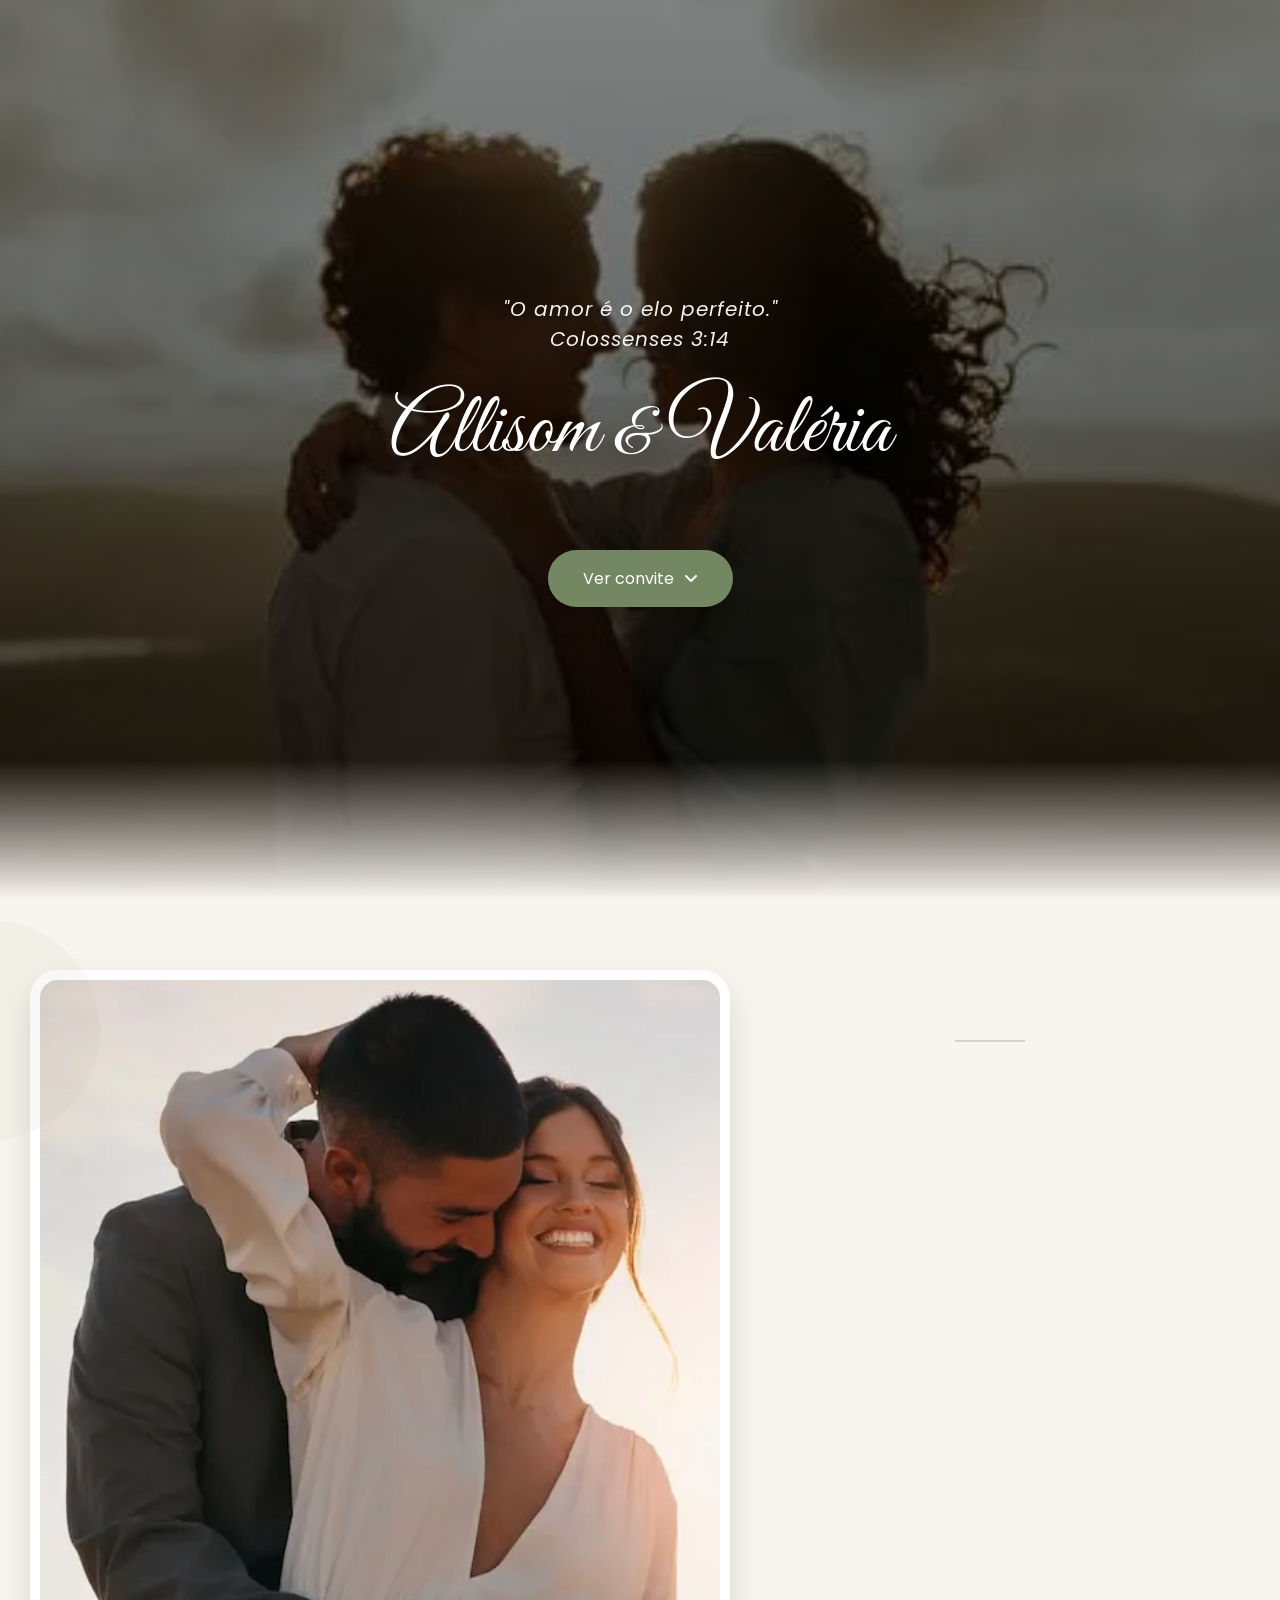
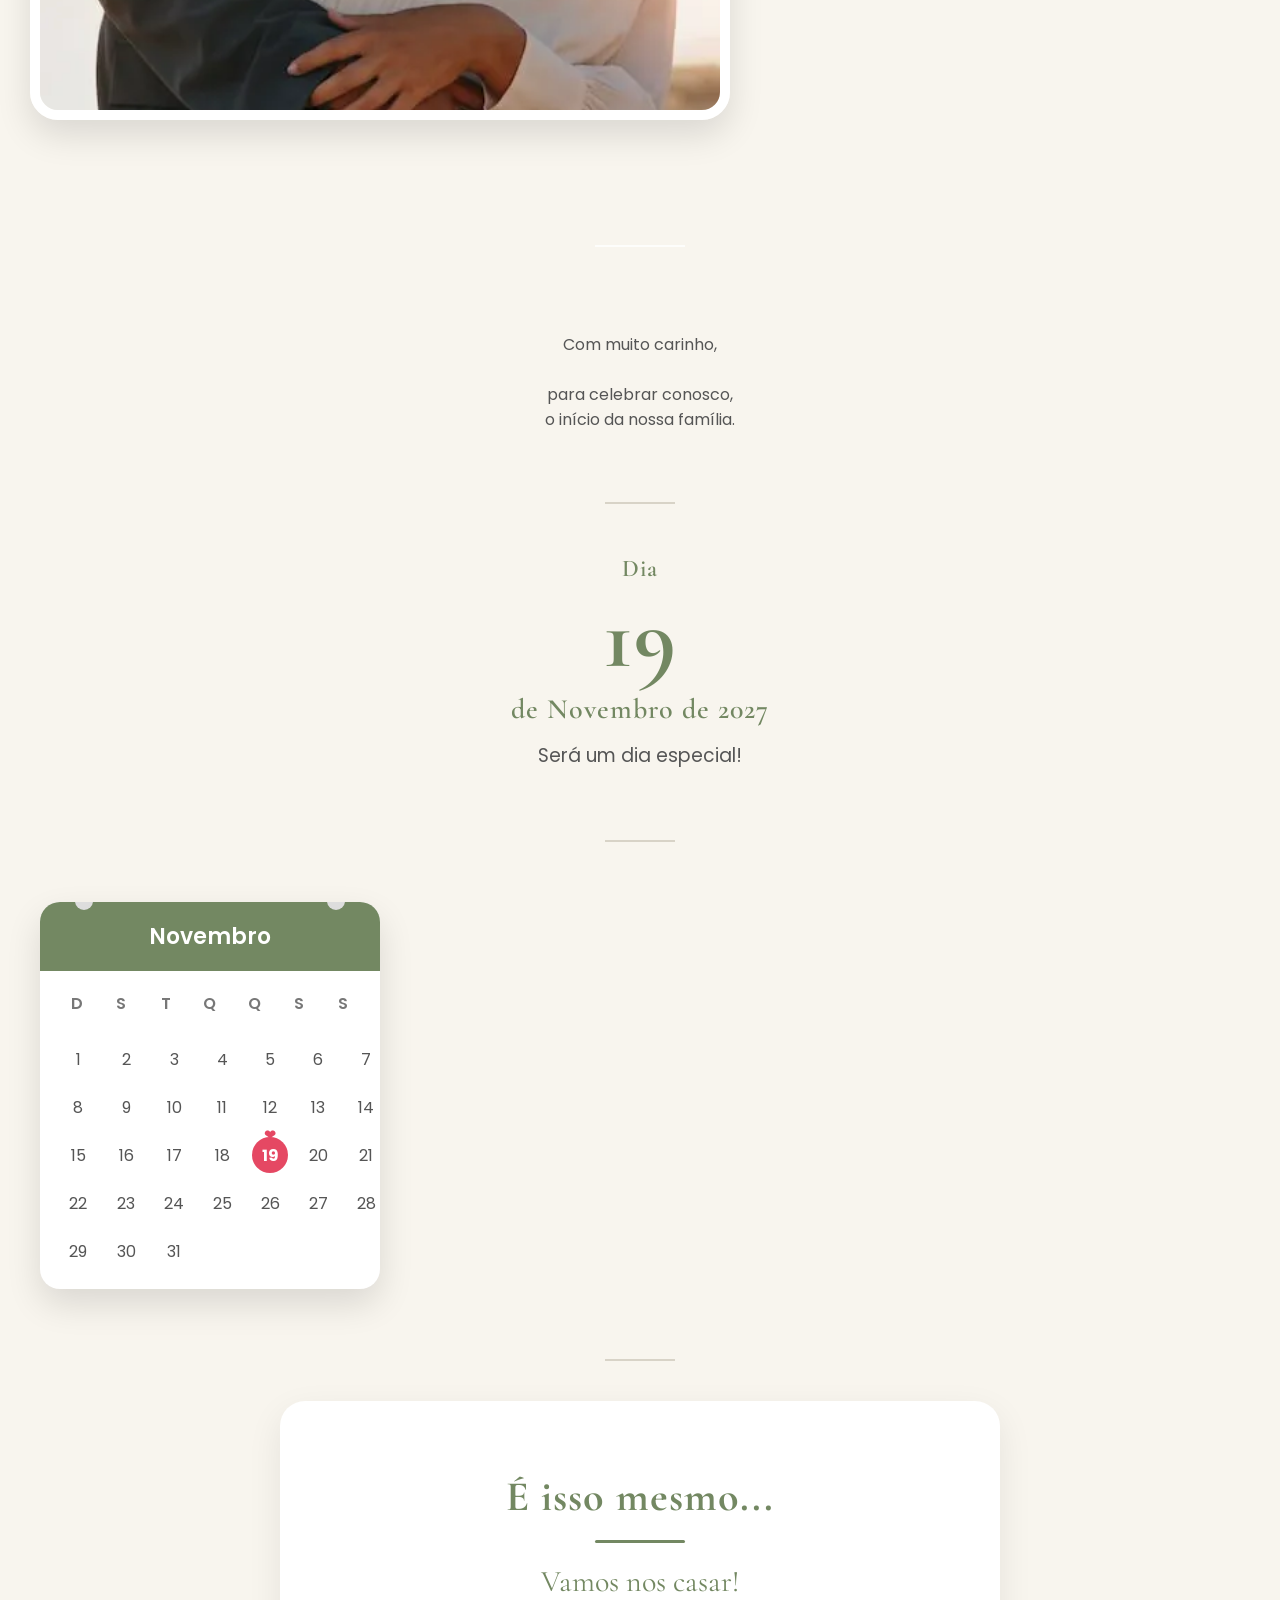
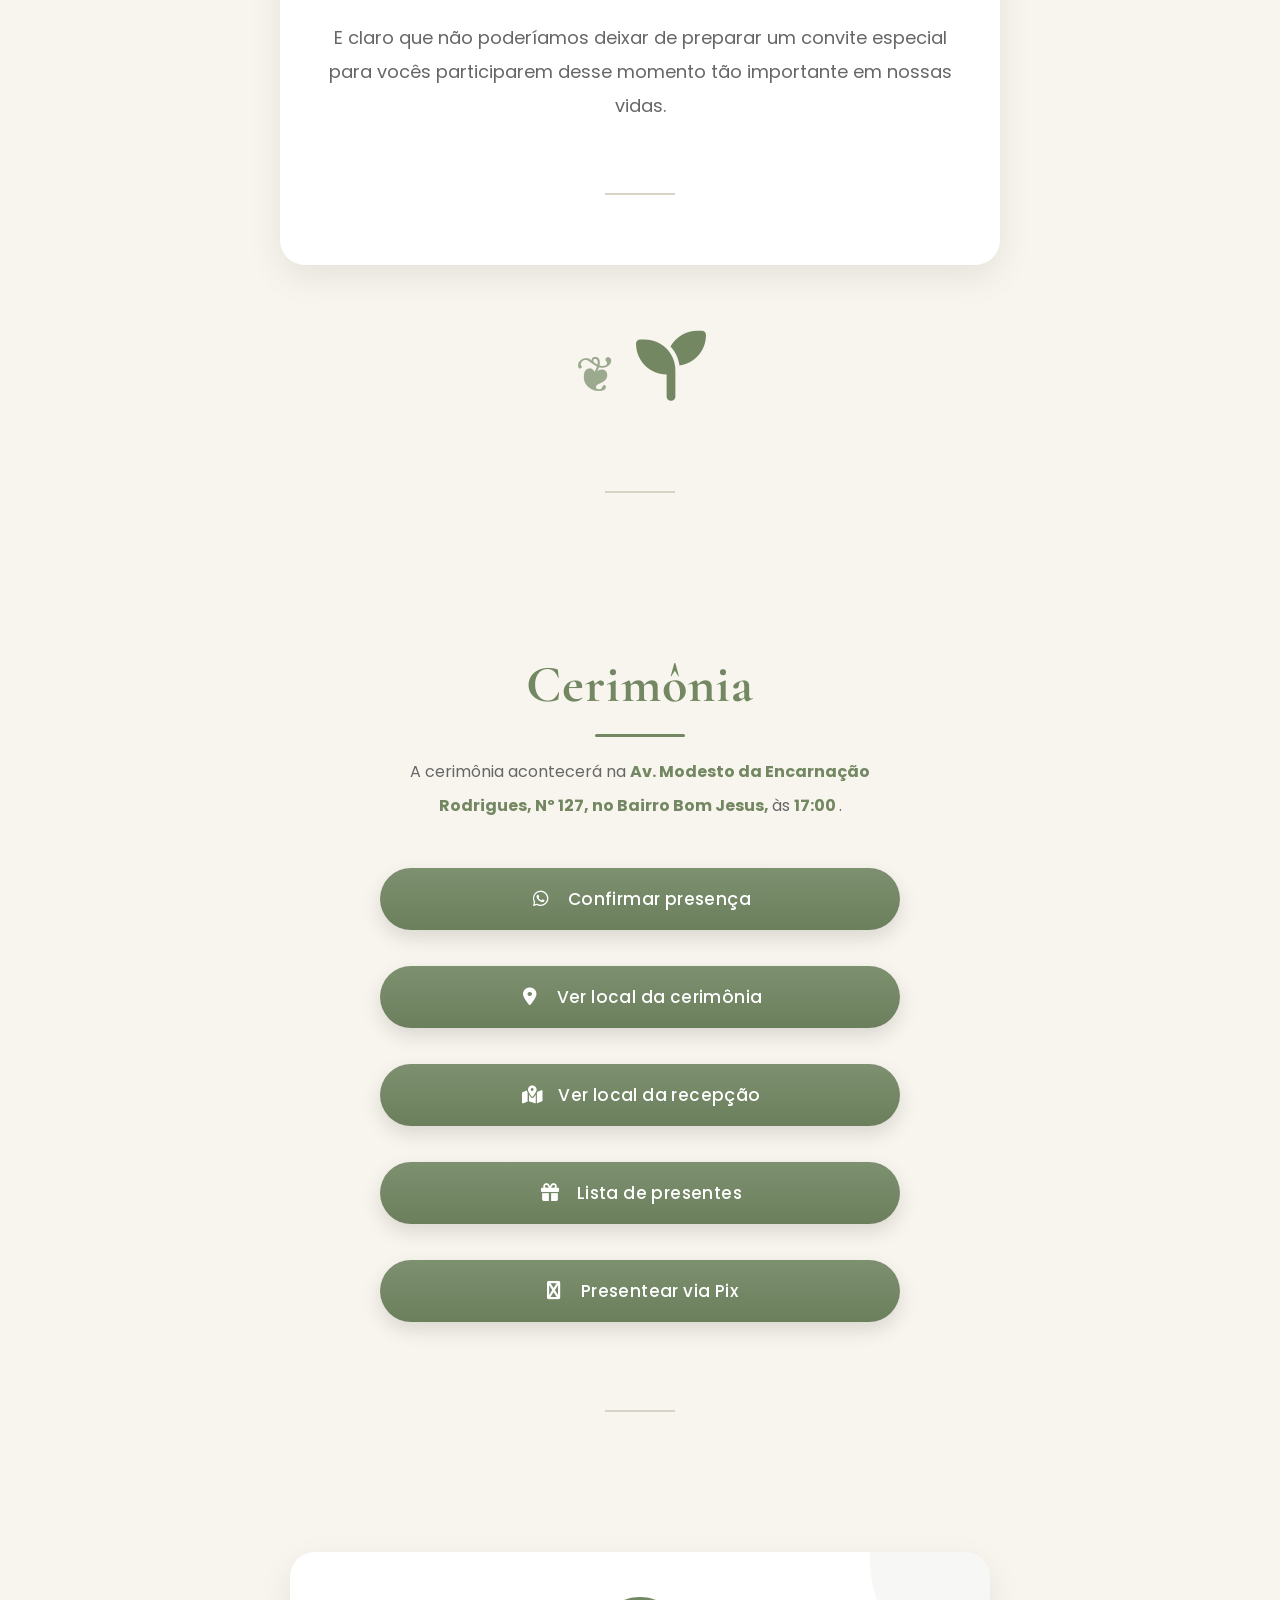
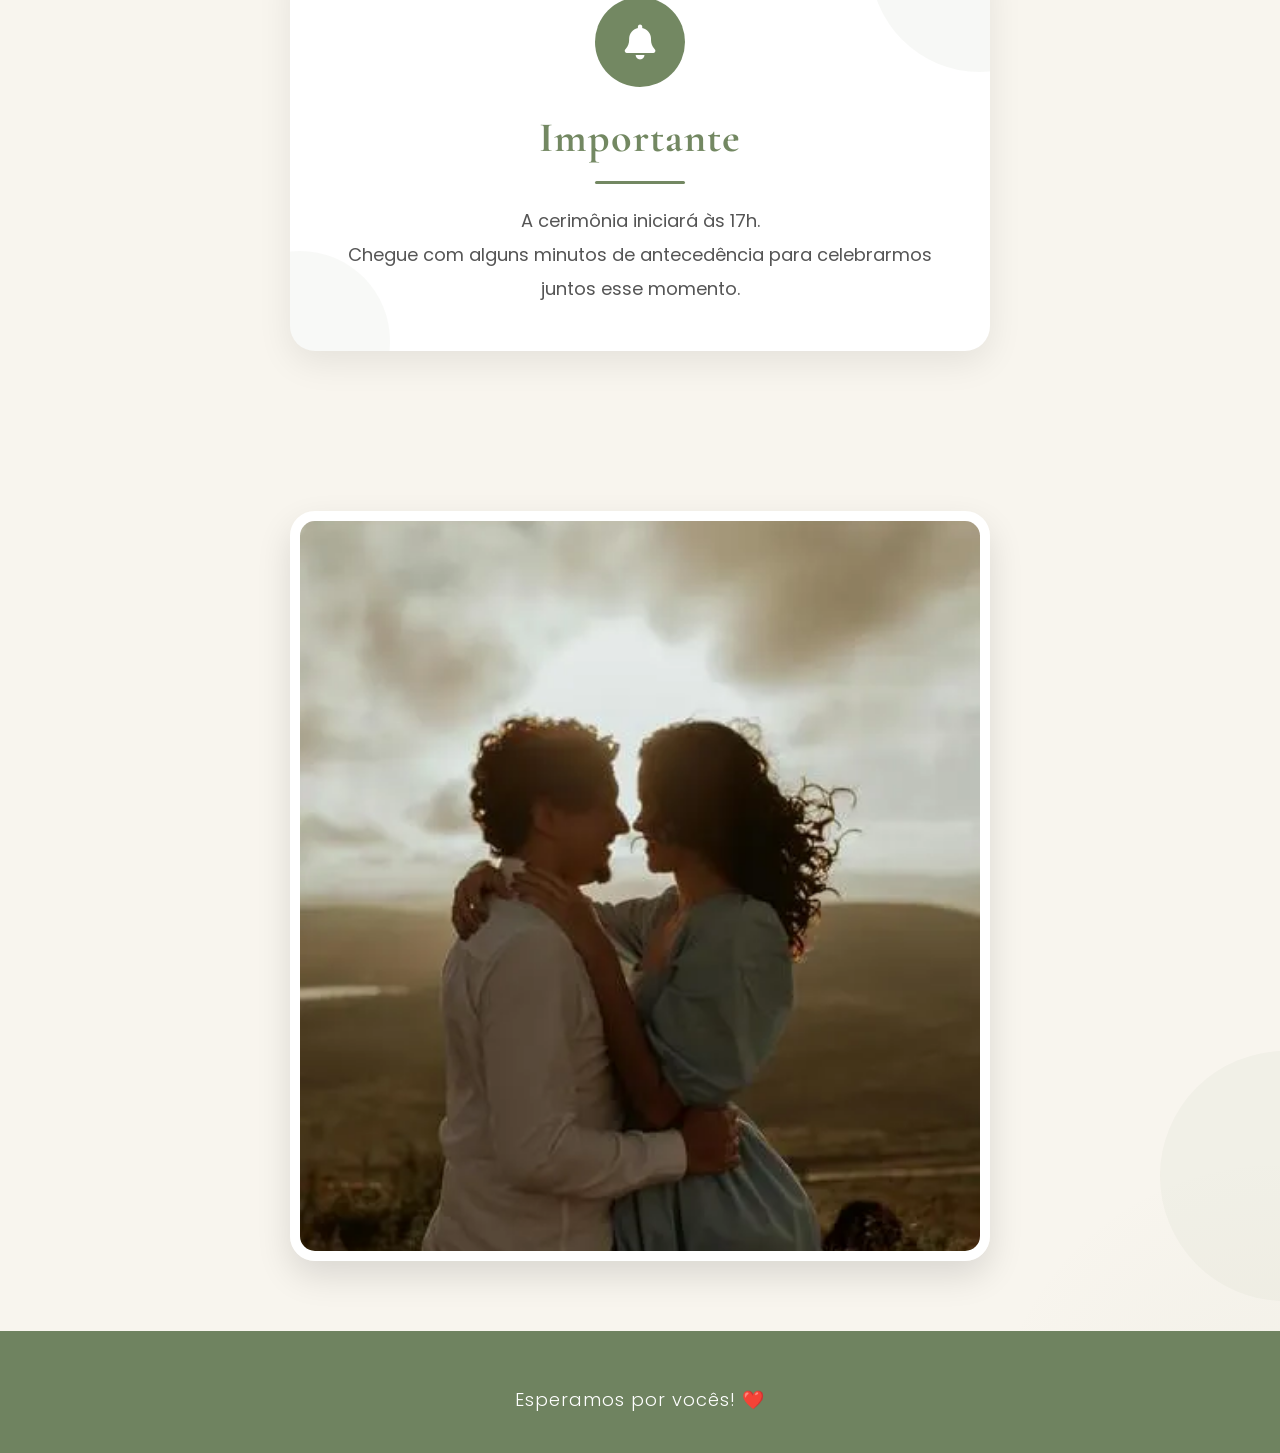
==== index.html @ f640473e "Atualiza convite" ====
<!DOCTYPE html>
<html lang="pt-BR">

<head>

    <meta charset="UTF-8">

    <meta name="viewport" content="width=device-width, initial-scale=1.0">

    <title>Allisom & Valéria | Convite</title>

    <link rel="stylesheet" href="style.css">

    <!-- Google Fonts -->

    <link rel="preconnect" href="https://fonts.googleapis.com">

    <link rel="preconnect"
          href="https://fonts.gstatic.com"
          crossorigin>

    <link href="https://fonts.googleapis.com/css2?family=Great+Vibes&family=Poppins:wght@300;400;500;600&family=Cormorant+Garamond:wght@400;600;700&display=swap"
          rel="stylesheet">

    <!-- Font Awesome -->

    <link rel="stylesheet"
          href="https://cdnjs.cloudflare.com/ajax/libs/font-awesome/6.6.0/css/all.min.css">

</head>

<body>

<!-- HERO -->

<header class="hero">

    <div class="hero-overlay">

        <p class="hero-text">

            "O amor é o elo perfeito."
            <br />
            Colossenses 3:14
        </p>                   

        <h1>

            Allisom

            <span>&</span>

            Valéria

        </h1>


        <a href="#convite" class="scroll-btn">

            Ver convite

            <i class="fa-solid fa-angle-down"></i>

        </a>

    </div>

</header>

<!-- FOTO -->

<section class="foto-casal">

    <img src="img/um-casal-sorridente-posando-juntos_23-2149609627.webp"
         alt="Casal">

</section>

<!-- DATA -->

<section class="data" id="convite">

     <p class="hero-description">
            <section class="convidados">

                    <p class="texto-convidados">
                        Com muito carinho,
                    </p>

                    <h2 id="familiaConvidada"></h2>
                    
                    <div id="nomesConvidados"></div>
                    <p class="texto-convidados">
                        <br />
                        para celebrar conosco, 
                        <br />
                        o início da nossa família.
                    </p>        
                </section>

        </p>

    <h2>

        Dia

        <strong>19</strong>

        <span>

            de Novembro de 2027

        </span>

    </h2>

    <h3>

        Será um dia especial!

    </h3>

</section>

<!-- CALENDÁRIO -->

<section class="calendar-section">

<div class="calendar">

<div class="calendar-header">

Novembro

</div>

<div class="week">

<span>D</span>

<span>S</span>

<span>T</span>

<span>Q</span>

<span>Q</span>

<span>S</span>

<span>S</span>

</div>

<div class="days">


<span>1</span>

<span>2</span>

<span>3</span>

<span>4</span>

<span>5</span>

<span>6</span>

<span>7</span>

<span>8</span>

<span>9</span>

<span>10</span>

<span>11</span>

<span>12</span>

<span>13</span>

<span>14</span>

<span>15</span>

<span>16</span>

<span>17</span>

<span>18</span>

<span class="heart">
    19
</span>

<span>20</span>

<span>21</span>

<span>22</span>

<span>23</span>

<span>24</span>

<span>25</span>

<span>26</span>

<span>27</span>

<span>28</span>

<span>29</span>

<span>30</span>

<span>31</span>

</div>

</div>

</section>

<!-- TEXTO -->

<section class="texto-convite">

<h2>

É isso mesmo...

</h2>

<p>

Vamos nos casar!

</p>

<p>

E claro que não poderíamos deixar de preparar
um convite especial para vocês participarem
desse momento tão importante em nossas vidas.

</p>

</section>

<!-- BUQUÊ -->

<section class="buque">

<i class="fa-solid fa-seedling"></i>

</section>

<!-- CERIMÔNIA -->

<section class="cerimonia">

<h2>

Cerimônia

</h2>

<p>

A cerimônia acontecerá na

<strong>

Av. Modesto da Encarnação Rodrigues, Nº 127, no Bairro Bom Jesus, 

</strong>

às

<strong>

17:00   

</strong>

.</p>

<div class="buttons">

<a href="#">

<i class="fa-brands fa-whatsapp"></i>

Confirmar presença

</a>

<a href="#">

<i class="fa-solid fa-location-dot"></i>

Ver local da cerimônia

</a>

<a href="#">

<i class="fa-solid fa-map-location-dot"></i>

Ver local da recepção

</a>

<a href="#">

<i class="fa-solid fa-gift"></i>

Lista de presentes

</a>

<a href="#">

<i class="fa-solid fa-pix"></i>

Presentear via Pix

</a>

</div>

</section>

<!-- AVISO -->

<section class="aviso">

<div class="icon">

<i class="fa-solid fa-bell"></i>

</div>

<h2>

Importante

</h2>

<p>

A cerimônia iniciará às 17h.
<br />
Chegue com alguns minutos de antecedência
para celebrarmos juntos esse momento.

</p>

</section>

<!-- FOTO FINAL -->

<section class="foto-final">

<img src="img/canva-casal-feliz-se-abraçando-na-natureza-ao-pôr-do-sol-MAGZQFK07zc.webp"
     alt="Casal">


</section>

<footer>

<p>

Esperamos por vocês! ❤️

</p>

</footer>


<script src="script.js"></script>

</body>

</html>
---- style.css ----
/* ======================================================
   RESET
====================================================== */

*{
    margin:0;
    padding:0;
    box-sizing:border-box;
}

html{
    scroll-behavior:smooth;
}

body{

    font-family:'Poppins',sans-serif;

    background:#F8F5EE;

    color:#555;

    overflow-x:hidden;

}

/* ======================================================
CORES
====================================================== */

:root{

    --verde:#738862;

    --verdeEscuro:#5e7050;

    --bege:#F8F5EE;

    --branco:#ffffff;

    --texto:#555;

    --sombra:0 15px 35px rgba(0,0,0,.12);

    --radius:18px;

}

/* ======================================================
HERO
====================================================== */

.hero{

    width:100%;

    height:100vh;

    background:

    linear-gradient(rgba(0,0,0,.35),rgba(0,0,0,.35)),

    url(img/canva-casal-feliz-se-abraçando-na-natureza-ao-pôr-do-sol-MAGZQFK07zc.webp);

    background-size:cover;

    background-position:center;

    display:flex;

    justify-content:center;

    align-items:center;

    text-align:center;

    padding:30px;

}

.hero-overlay{

    max-width:700px;

    color:white;

    animation:fadeHero 1.8s;

}

.hero-text{

    font-size:18px;

    margin-bottom:35px;

    font-style:italic;

}

.hero h1{

    font-family:'Great Vibes',cursive;

    font-size:86px;

    font-weight:normal;

}

.hero h1 span{

    font-size:65px;

}

.hero-description{

    margin-top:25px;

    line-height:34px;

    font-size:19px;

}

.scroll-btn{

    display:inline-flex;

    gap:10px;

    align-items:center;

    margin-top:50px;

    padding:16px 35px;

    border-radius:40px;

    text-decoration:none;

    background:var(--verde);

    color:white;

    transition:.35s;

}

.scroll-btn:hover{

    background:var(--verdeEscuro);

    transform:translateY(-4px);

}

/* ======================================================
                HERO PREMIUM
====================================================== */

.hero{

    position:relative;

    display:flex;

    justify-content:center;

    align-items:center;

    text-align:center;

}

.hero::after{

    content:"";

    position:absolute;

    bottom:0;

    left:0;

    width:100%;

    height:140px;

    background:

    linear-gradient(

        transparent,

        #F8F5EE

    );

}

.hero-overlay{

    position:relative;

    z-index:10;

}

.hero-text{

    font-size:20px;

    letter-spacing:1px;

    opacity:.95;

}

.hero h1{

    margin-top:20px;

    margin-bottom:20px;

    line-height:1;

}

.hero-description{

    width:min(90%,520px);

}

/* pequena linha */

.hero-description::after{

    content:"";

    display:block;

    width:90px;

    height:2px;

    background:white;

    margin:35px auto;

    opacity:.8;

}

/* ======================================================
FOTO
====================================================== */

.foto-casal{

    padding:70px 25px;

    display:flex;

    justify-content:center;

}

.foto-casal img{

    width:100%;

    max-width:700px;

    border-radius:25px;

    box-shadow:var(--sombra);

}

/* ======================================================
FOTOS PREMIUM
====================================================== */

.foto-casal,

.foto-final{

    padding-left:30px;

    padding-right:30px;

}

.foto-casal img,

.foto-final img{

    border-radius:28px;

    border:12px solid #FFF;

    object-fit:cover;

    aspect-ratio:4/5;

    max-height:750px;

    transition:.45s;

}

.foto-casal img:hover,

.foto-final img:hover{

    transform:

        rotate(-.5deg)

        scale(1.015);

}

/* ======================================================
DATA
====================================================== */

.data{

    text-align:center;

    padding:20px;

}

.data h2{

    font-family:'Cormorant Garamond',serif;

    color:var(--verde);

    font-weight:600;

}

.data strong{

    display:block;

    font-size:90px;

}

.data span{

    display:block;

    font-size:28px;

}

.data h3{

    margin-top:15px;

    font-weight:400;

}

/* ======================================================
CALENDÁRIO
====================================================== */

.calendar-section{

    /*display:flex;*/

    justify-content:center;

    padding:40px;

}

.calendar{

    width:340px;

    background:white;

    border-radius:20px;

    overflow:hidden;

    box-shadow:var(--sombra);

}

.calendar-header{

    background:var(--verde);

    color:white;

    padding:18px;

    text-align:center;

    font-size:22px;

    font-weight:600;

}

.week{

    display:grid;

    grid-template-columns:repeat(7,1fr);

    text-align:center;

    padding:20px 15px 5px;

    color:#777;

}

.days{

    display:grid;

    grid-template-columns:repeat(7,1fr);

    gap:12px;

    padding:20px;

}

.days span{

    display:flex;

    justify-content:center;

    align-items:center;

    width:36px;

    height:36px;

    border-radius:50%;

    margin:auto;

}

.heart{

    background:#E54863;

    color:white;

    font-weight:bold;

    position:relative;

}

.heart::after{

    content:"❤";

    position:absolute;

    top:-12px;

    color:#E54863;

    font-size:14px;

}

/* ======================================================
TEXTO
====================================================== */

.texto-convite{

    max-width:750px;

    margin:auto;

    padding:70px 30px;

    text-align:center;

}

.texto-convite h2{

    font-family:'Cormorant Garamond',serif;

    color:var(--verde);

    font-size:42px;

}

.texto-convite p{

    margin-top:22px;

    line-height:34px;

    font-size:18px;

}

/* ======================================================
TEXTOS
====================================================== */

.texto-convite{

    width:min(92%,720px);

    margin:auto;

}

.texto-convite p{

    color:#666;

}

.texto-convite p:nth-child(2){

    font-size:30px;

    font-family:

    "Cormorant Garamond",serif;

    color:var(--verde);

}

/* ======================================================
BUQUÊ
====================================================== */

.buque{

    text-align:center;

    font-size:70px;

    color:var(--verde);

    margin-bottom:60px;

}

/* ======================================================
CERIMÔNIA
====================================================== */

.cerimonia{

    width:min(92%,700px);

    margin:auto;

    text-align:center;

}

.cerimonia h2{

    font-family:'Cormorant Garamond',serif;

    color:var(--verde);

    font-size:46px;

}

.cerimonia p{

    margin:25px 0 40px;

    line-height:34px;

}

/* ======================================================
CERIMÔNIA
====================================================== */

.cerimonia{

    width:min(92%,700px);

    margin:auto;

    text-align:center;

}

.cerimonia h2{

    font-family:"Cormorant Garamond",serif;

    font-size:52px;

    color:var(--verde);

    margin-bottom:18px;

}

.cerimonia p{

    width:min(90%,500px);

    margin:auto;

    line-height:34px;

    color:#666;

    margin-bottom:45px;

}

.buttons{

    display:flex;

    flex-direction:column;

    gap:18px;

}

.buttons a{

    background:var(--verde);

    color:white;

    text-decoration:none;

    padding:18px;

    border-radius:40px;

    display:flex;

    justify-content:center;

    align-items:center;

    gap:12px;

    transition:.35s;

    box-shadow:var(--sombra);

}

.buttons a:hover{

    background:var(--verdeEscuro);

    transform:translateY(-3px);

}

/* ======================================================
BOTÕES PREMIUM
====================================================== */

.buttons{

    width:min(92%,520px);

    margin:45px auto 0;

}

.buttons a{

    position:relative;

    display:flex;

    align-items:center;

    justify-content:center;

    gap:14px;

    width:100%;

    padding:18px 22px;

    margin-bottom:18px;

    border-radius:50px;

    background:linear-gradient(
        180deg,
        #7D9170,
        #6B7F5D
    );

    color:#fff;

    text-decoration:none;

    font-size:17px;

    font-weight:500;

    box-shadow:

    0 8px 20px rgba(0,0,0,.12);

    transition:

    transform .25s,
    box-shadow .25s,
    background .35s;

}

.buttons a i{

    font-size:18px;

}

.buttons a:hover{

    transform:translateY(-3px);

    box-shadow:

    0 18px 35px rgba(0,0,0,.18);

}

.buttons a:active{

    transform:scale(.98);

}

/* brilho passando */

.buttons a::before{

    content:"";

    position:absolute;

    top:0;

    left:-120%;

    width:70%;

    height:100%;

    background:

    linear-gradient(

        90deg,

        transparent,

        rgba(255,255,255,.35),

        transparent

    );

    transform:skewX(-25deg);

    transition:.8s;

}

.buttons a:hover::before{

    left:160%;

}

/* ======================================================
AVISO
====================================================== */

.aviso{

    width:min(92%,700px);

    margin:90px auto;

    padding:45px 35px;

    background:white;

    border-radius:25px;

    box-shadow:var(--sombra);

    text-align:center;

}

.icon{

    width:90px;

    height:90px;

    margin:auto;

    border-radius:50%;

    background:var(--verde);

    display:flex;

    justify-content:center;

    align-items:center;

    color:white;

    font-size:35px;

    margin-bottom:25px;

}

.aviso h2{

    font-family:'Cormorant Garamond',serif;

    color:var(--verde);

    font-size:42px;

    margin-bottom:20px;

}

.aviso p{

    line-height:34px;

    font-size:18px;

}

/* ======================================================
FOTO FINAL
====================================================== */

.foto-final{

    padding:70px 25px;

    display:flex;

    justify-content:center;

}

.foto-final img{

    width:100%;

    max-width:700px;

    border-radius:25px;

    box-shadow:var(--sombra);

}

/* ======================================================
FOOTER
====================================================== */

footer{

    padding:40px;

    text-align:center;

    background:#6F8360;

    color:white;

}

footer p{

    font-size:18px;

    letter-spacing:1px;

}

/* ======================================================
ANIMAÇÕES
====================================================== */

@keyframes fadeHero{

    from{

        opacity:0;

        transform:translateY(40px);

    }

    to{

        opacity:1;

        transform:translateY(0);

    }

}

.fade{

    opacity:0;

    transform:translateY(60px);

    transition:1s;

}

.fade.show{

    opacity:1;

    transform:translateY(0);

}

/* ======================================================
SCROLL BAR
====================================================== */

::-webkit-scrollbar{

    width:10px;

}

::-webkit-scrollbar-track{

    background:#F8F5EE;

}

::-webkit-scrollbar-thumb{

    background:var(--verde);

    border-radius:20px;

}

::-webkit-scrollbar-thumb:hover{

    background:var(--verdeEscuro);

}

/* ======================================================
RESPONSIVIDADE
====================================================== */

@media(max-width:900px){

.hero{

    height:95vh;

}

.hero h1{

    font-size:72px;

}

.hero h1 span{

    font-size:55px;

}

.hero-description{

    font-size:17px;

}

.data strong{

    font-size:72px;

}

.calendar{

    width:310px;

}

.days{

    gap:8px;

}

.buttons a{

    font-size:16px;

}

}

@media(max-width:600px){

.hero{

    padding:20px;

}

.hero h1{

    font-size:60px;

}

.hero h1 span{

    font-size:42px;

}

.hero-text{

    font-size:16px;

}

.hero-description{

    line-height:30px;

}

.scroll-btn{

    width:100%;

    justify-content:center;

}

.data strong{

    font-size:60px;

}

.data span{

    font-size:22px;

}

.calendar{

    width:100%;

}

.days span{

    width:32px;

    height:32px;

}

.texto-convite{

    padding:55px 25px;

}

.texto-convite h2{

    font-size:36px;

}

.cerimonia h2{

    font-size:38px;

}

.buttons a{

    padding:16px;

}

.icon{

    width:75px;

    height:75px;

    font-size:28px;

}

.aviso{

    padding:35px 25px;

}

footer{

    padding:30px 20px;

}

}

/* ======================================================
MELHORIAS VISUAIS
====================================================== */

/* Fundo suave */

body{

    background:
    linear-gradient(
        to bottom,
        #F8F5EE,
        #F6F2EA,
        #F8F5EE
    );

}

/* Espaçamento entre seções */

section{

    padding-top:50px;

    padding-bottom:50px;

}

/* Títulos */

h2{

    letter-spacing:1px;

}

/* Linha decorativa abaixo dos títulos */

.cerimonia h2::after,
.texto-convite h2::after,
.aviso h2::after{

    content:"";

    display:block;

    width:90px;

    height:3px;

    margin:18px auto 0;

    background:var(--verde);

    border-radius:20px;

}

/* =======================================
FOTO DO CASAL
======================================= */

.foto-casal{

    position:relative;

}

.foto-casal img{

    transition:.6s;

}

.foto-casal img:hover{

    transform:scale(1.02);

}

/* =======================================
CALENDÁRIO
======================================= */

.calendar{

    transition:.4s;

}

.calendar:hover{

    transform:translateY(-6px);

    box-shadow:
    0 25px 55px rgba(0,0,0,.15);

}

.week{

    font-weight:600;

}

.days span{

    transition:.25s;

}

.days span:hover{

    background:#ececec;

}

.heart{

    animation:pulse 2s infinite;

}

/* =======================================
BOTÕES
======================================= */

.buttons{

    margin-top:45px;

}

.buttons a{

    font-size:17px;

    font-weight:500;

    position:relative;

    overflow:hidden;

}

.buttons a::before{

    content:"";

    position:absolute;

    top:0;

    left:-120%;

    width:100%;

    height:100%;

    background:

    rgba(255,255,255,.18);

    transform:skewX(-30deg);

    transition:.6s;

}

.buttons a:hover::before{

    left:120%;

}

.buttons a i{

    width:25px;

    text-align:center;

}

/* =======================================
AVISO
======================================= */

.aviso{

    position:relative;

    overflow:hidden;

}

.aviso::before{

    content:"";

    position:absolute;

    width:220px;

    height:220px;

    background:

    rgba(115,136,98,.06);

    border-radius:50%;

    right:-100px;

    top:-100px;

}

.aviso::after{

    content:"";

    position:absolute;

    width:180px;

    height:180px;

    background:

    rgba(115,136,98,.05);

    border-radius:50%;

    left:-80px;

    bottom:-80px;

}

/* =======================================
FOOTER
======================================= */

footer{

    position:relative;

}

footer::before{

    content:"";

    display:block;

    font-size:24px;

    margin-bottom:15px;

}

/* =======================================
ANIMAÇÕES
======================================= */

@keyframes pulse{

    0%{

        transform:scale(1);

    }

    50%{

        transform:scale(1.18);

    }

    100%{

        transform:scale(1);

    }

}

@keyframes subir{

    from{

        opacity:0;

        transform:translateY(60px);

    }

    to{

        opacity:1;

        transform:none;

    }

}

/* Todas as seções */

.hero,
.foto-casal,
.data,
.calendar-section,
.texto-convite,
.buque,
.cerimonia,
.aviso,
.foto-final{

    animation:subir .9s;

}

/* =======================================
IMAGEM FINAL
======================================= */

.foto-final img{

    transition:.6s;

}

.foto-final img:hover{

    transform:scale(1.03);

}

/* ======================================================
            DETALHES PREMIUM
====================================================== */

/* Fundo */

body{

    background-color:#F8F5EE;

    background-image:

    radial-gradient(circle at top left,
    rgba(115,136,98,.05) 0,
    transparent 300px),

    radial-gradient(circle at bottom right,
    rgba(115,136,98,.05) 0,
    transparent 300px);

}

/* ======================================================
SEÇÕES
====================================================== */

section{

    position:relative;

}

/* linha delicada */

section::after{

    content:"";

    display:block;

    width:70px;

    height:2px;

    background:#d8d3c7;

    margin:70px auto 0;

}

/* ======================================================
HERO
====================================================== */

.hero{

    overflow:hidden;

}

.hero::before{

    content:"";

    position:absolute;

    inset:0;

    background:

    linear-gradient(

    rgba(0,0,0,.15),

    rgba(0,0,0,.45)

    );

}

.hero-overlay{

    position:relative;

    z-index:5;

}

.hero h1{

    text-shadow:

    0 5px 20px rgba(0,0,0,.30);

}

.hero-description{

    max-width:500px;

    margin:auto;

    margin-top:25px;

}

/* botão */

.scroll-btn{

    margin-top:55px;

    box-shadow:

    0 10px 25px rgba(0,0,0,.20);

}

.scroll-btn:hover{

    transform:

    translateY(-4px)

    scale(1.02);

}

/* ======================================================
FOTOS
====================================================== */

.foto-casal img,

.foto-final img{

    border:10px solid white;

}

.foto-casal::before{

    content:"";

    position:absolute;

    width:220px;

    height:220px;

    border-radius:50%;

    background:

    rgba(115,136,98,.05);

    left:-120px;

    top:20px;

}

.foto-final::after{

    content:"";

    position:absolute;

    width:250px;

    height:250px;

    border-radius:50%;

    background:

    rgba(115,136,98,.05);

    right:-130px;

    bottom:30px;

}

/* ======================================================
CALENDÁRIO
====================================================== */

.calendar{

    position:relative;

}

.calendar::before{

    content:"";

    position:absolute;

    top:-10px;

    left:35px;

    width:18px;

    height:18px;

    background:#ddd;

    border-radius:50%;

}

.calendar::after{

    content:"";

    position:absolute;

    top:-10px;

    right:35px;

    width:18px;

    height:18px;

    background:#ddd;

    border-radius:50%;

}

/* ======================================================
CARDS
====================================================== */

.texto-convite,

.aviso{

    background:white;

    border-radius:25px;

    box-shadow:

    0 12px 35px rgba(0,0,0,.08);

}

/* ======================================================
BOTÕES
====================================================== */

.buttons a{

    letter-spacing:.4px;

}

.buttons a:active{

    transform:scale(.98);

}

/* brilho */

.buttons a::after{

    content:"";

    position:absolute;

    width:0;

    height:100%;

    left:50%;

    top:0;

    background:

    rgba(255,255,255,.12);

    transition:.4s;

}

.buttons a:hover::after{

    width:140%;

    left:-20%;

}

/* ======================================================
ÍCONE DO BUQUÊ
====================================================== */

.buque{

    position:relative;

}

.buque::before{

    content:"❦";

    font-size:50px;

    color:#9BAA8E;

}

/* ======================================================
RODAPÉ
====================================================== */

footer{

    letter-spacing:1px;

    font-weight:300;

}

/* ======================================================
RESPONSIVO
====================================================== */

@media(max-width:480px){

.hero h1{

    font-size:52px;

}

.hero-description{

    font-size:16px;

}

.scroll-btn{

    width:100%;

}

.calendar{

    width:100%;

}

.buttons{

    gap:14px;

}

.buttons a{

    font-size:15px;

}

}

/* ======================================================
PEQUENOS DETALHES
====================================================== */

strong{

    color:var(--verde);

}

i{

    user-select:none;

}

img{

    user-select:none;

    -webkit-user-drag:none;

}

::selection{

    background:var(--verde);

    color:white;

}

/* ======================================================
FOLHAS DECORATIVAS
====================================================== 

.decoracao{

    position:absolute;

    width:160px;

    height:160px;

    opacity:.08;

    pointer-events:none;

}

.decoracao.esquerda{

    top:40px;

    left:-60px;

}

.decoracao.direita{

    bottom:40px;

    right:-60px;

}

.decoracao svg{

    width:100%;

}*/

.hero,
.foto-casal,
.foto-final,
.aviso{

    position:relative;

    overflow:hidden;

}

/* ===========================
   MODAL PIX
=========================== */

.modal{
    position: fixed;
    inset: 0;              /* substitui top, right, bottom e left */
    background: rgba(0,0,0,.55);

    display: flex;
    justify-content: center;
    align-items: center;

    overflow: hidden;        /* caso o conteúdo fique maior que a tela */
    padding: 20px;         /* espaço nas bordas */

    z-index: 9999;
}

.modal-box{
    width: 100%;
    max-width: 420px;

    background: white;
    border-radius: 20px;
    padding: 30px;
    text-align: center;

    box-shadow: 0 20px 40px rgba(0,0,0,.25);
}

.modal-box h2{

    margin-bottom:20px;

}

.modal-box input{

    width:100%;

    padding:12px;

    margin:20px 0;

    text-align:center;

    border:1px solid #ddd;

    border-radius:10px;

    font-size:16px;

}

.modal-box button{

    width:100%;

    margin-top:12px;

    padding:14px;

    border:none;

    border-radius:10px;

    cursor:pointer;

    background:var(--verde);

    color:white;

    font-size:16px;

}

.modal-box button:hover{

    background:var(--verdeEscuro);

}
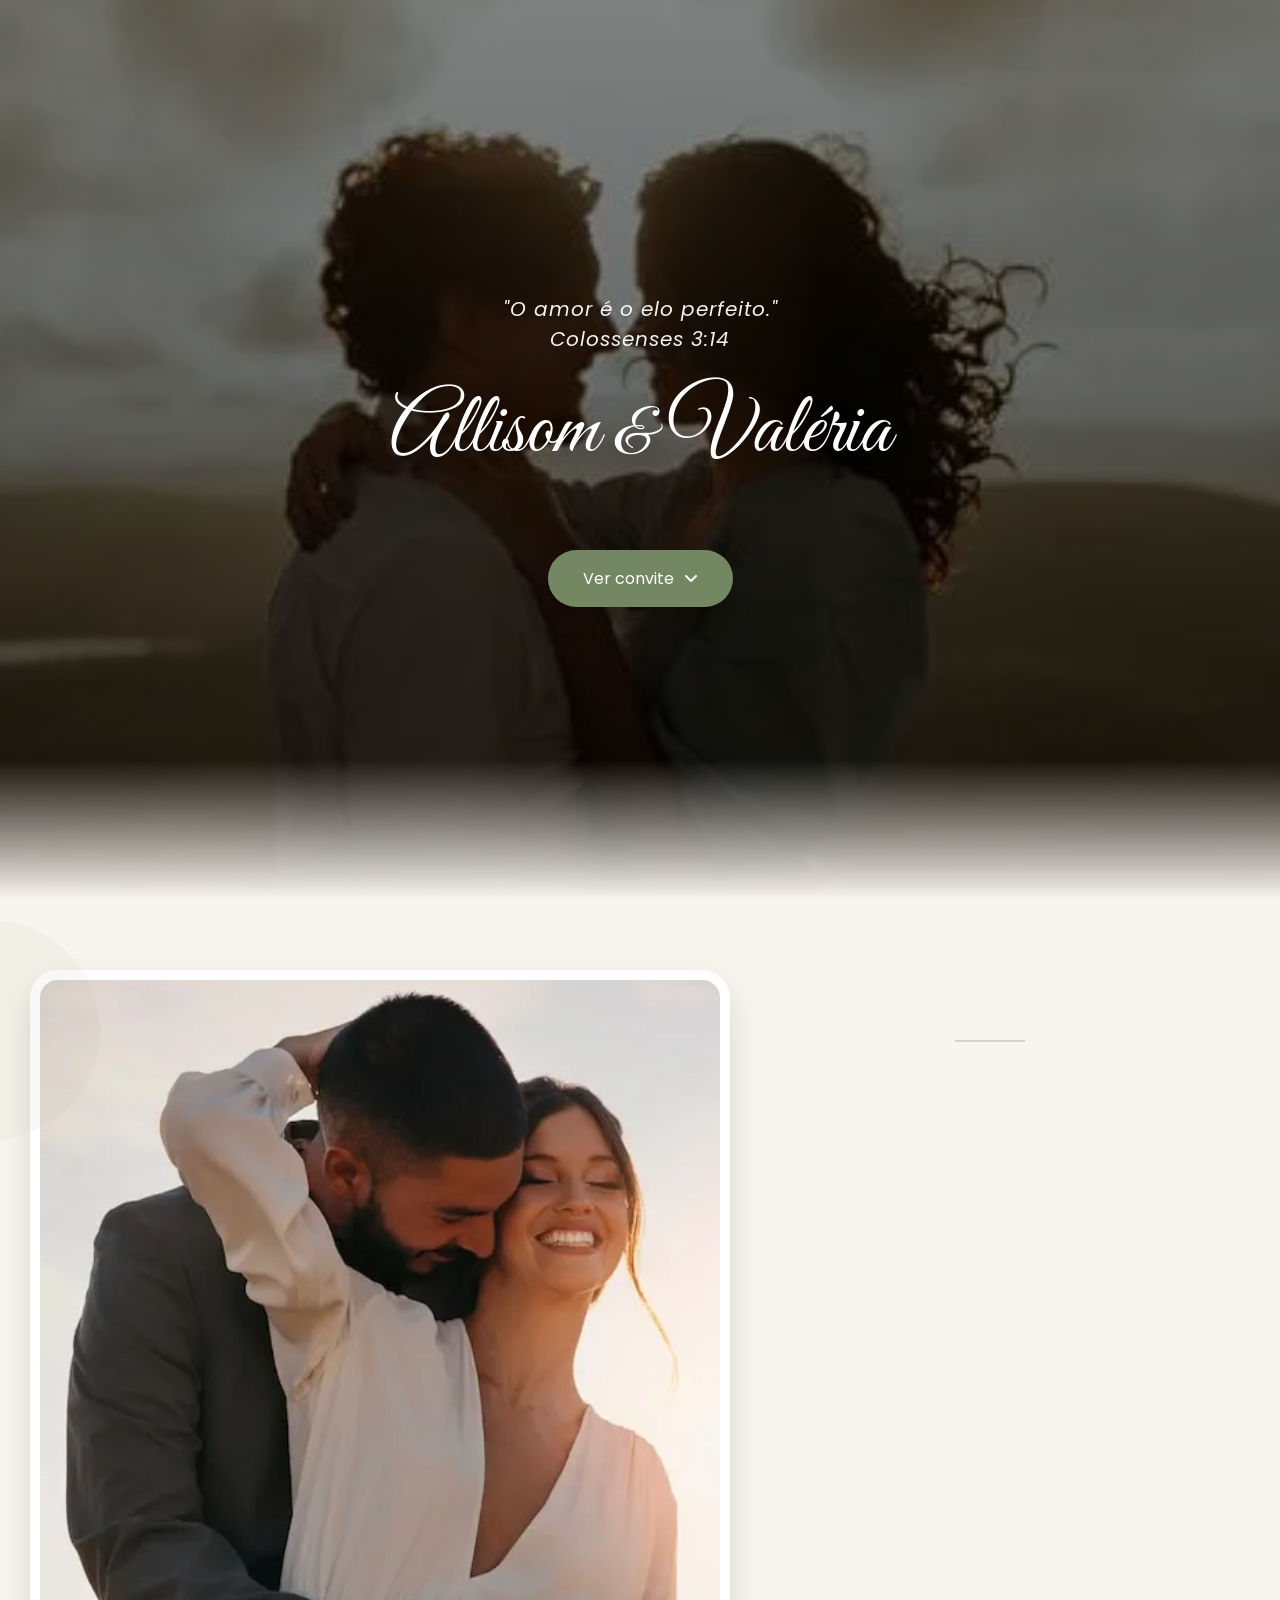
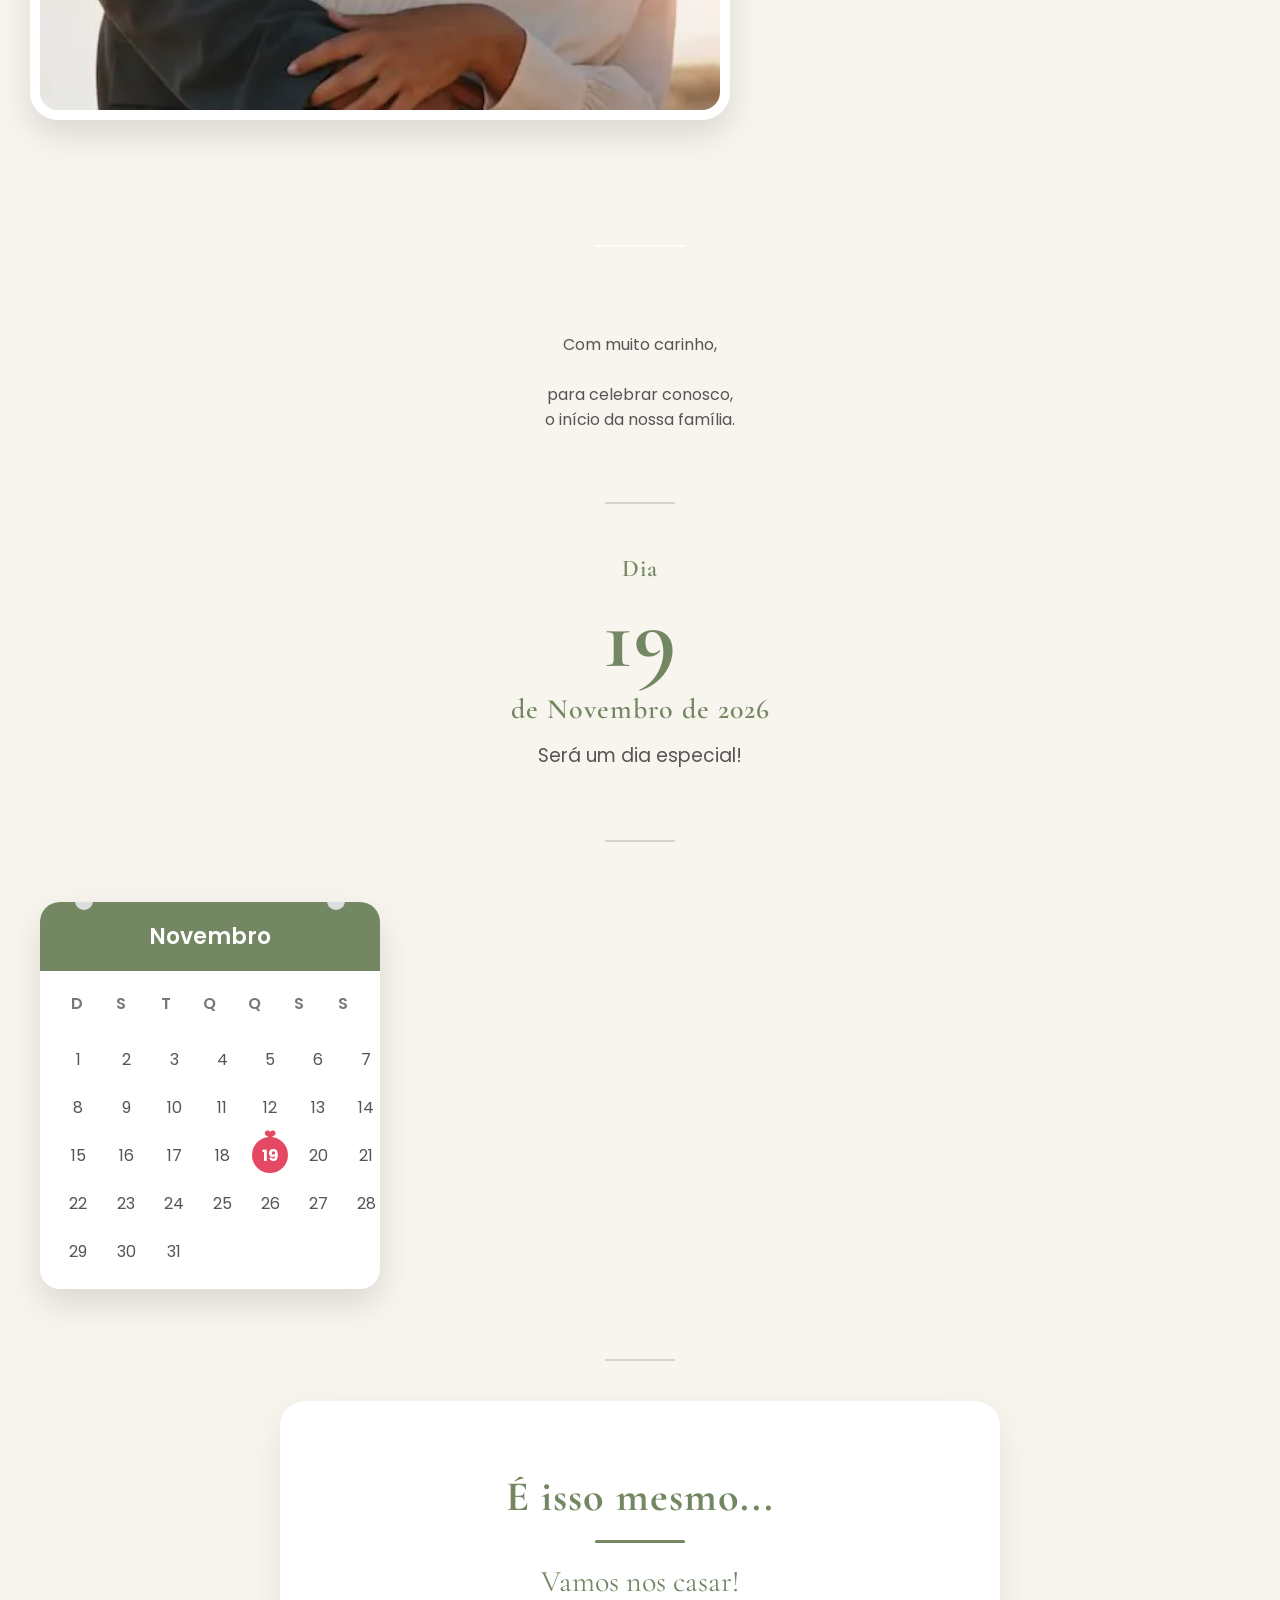
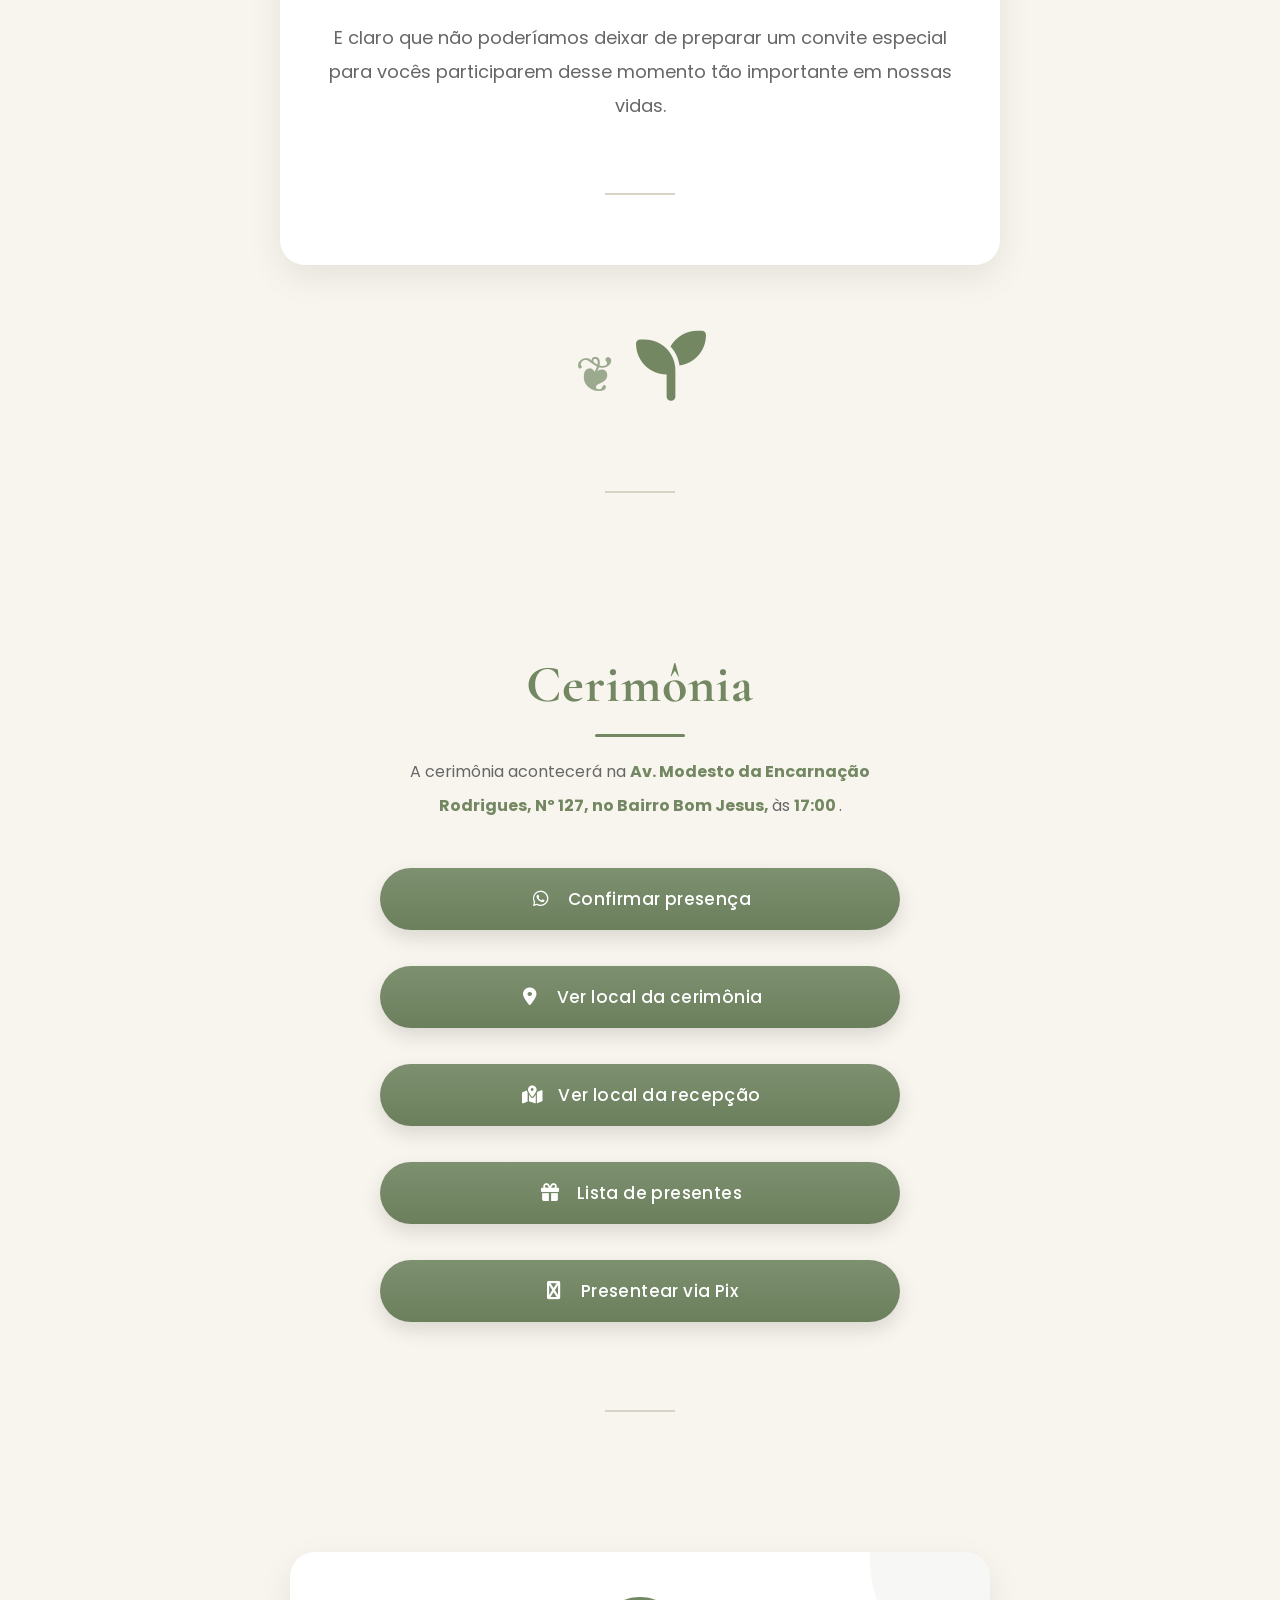
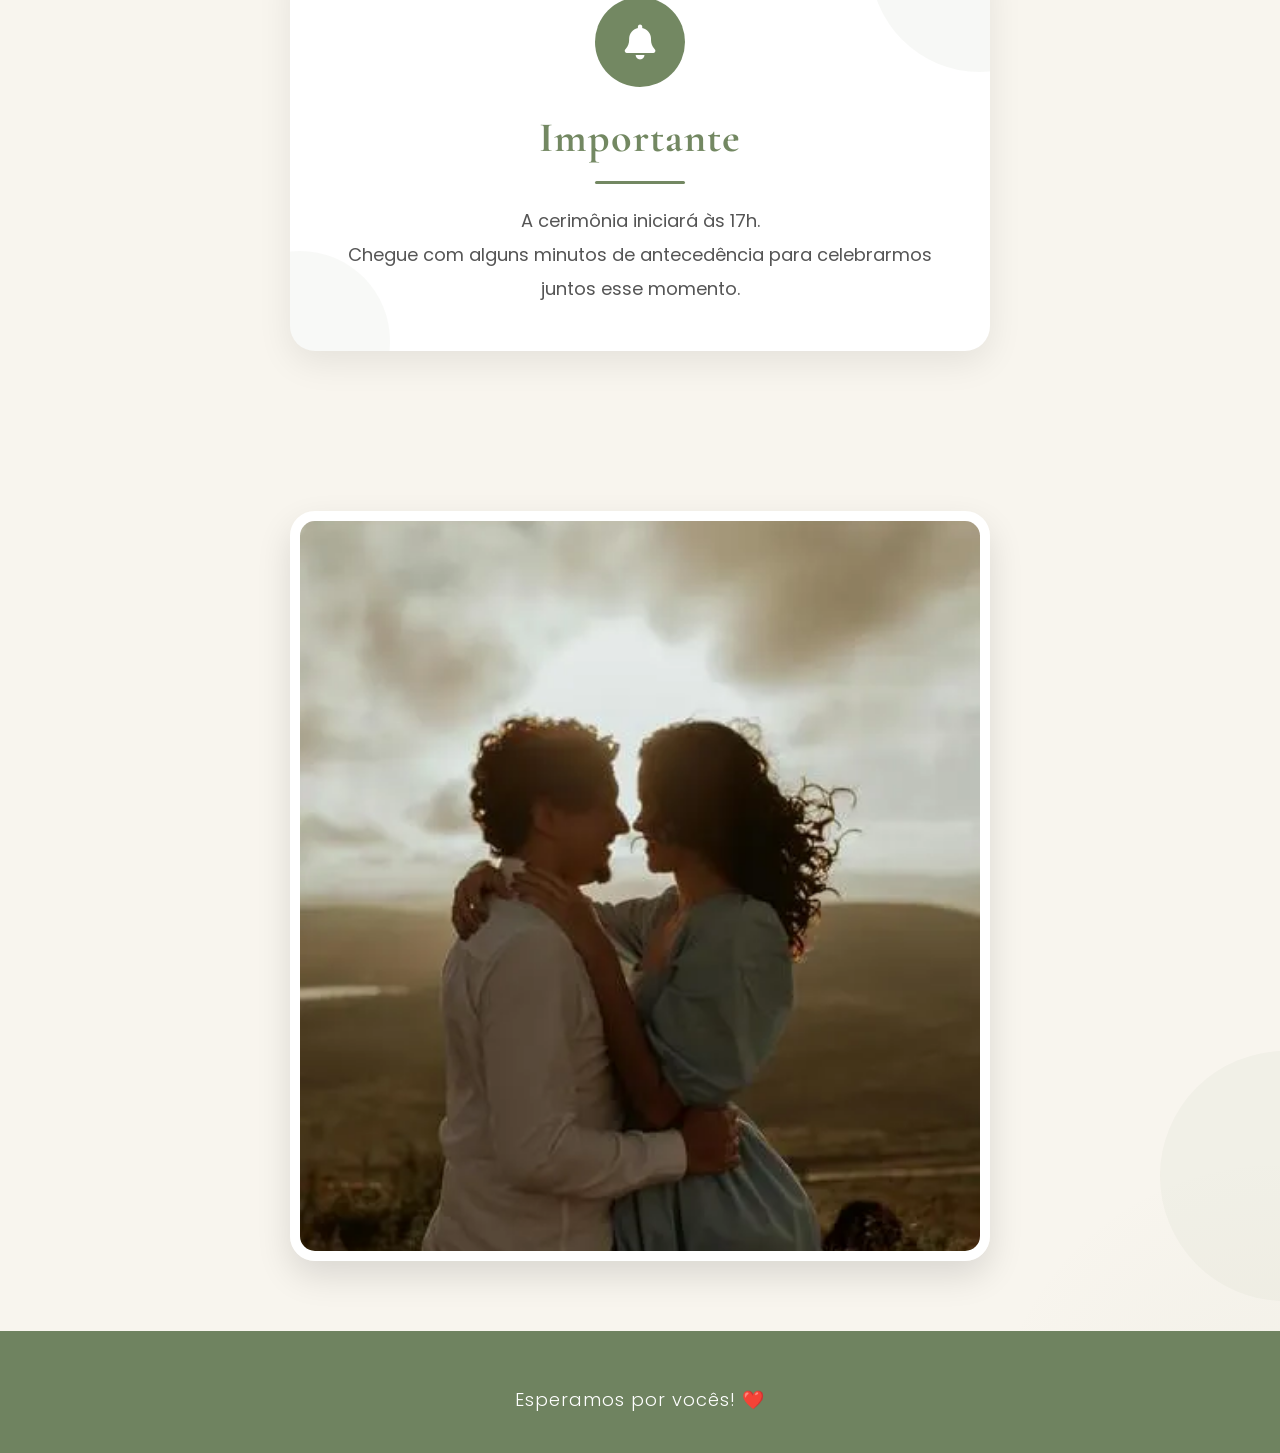
==== commit b068d4fd: "Atualiza convite" ====
--- a/index.html
+++ b/index.html
@@ -108,7 +108,7 @@
 
         <span>
 
-            de Novembro de 2027
+            de Novembro de 2026
 
         </span>
 
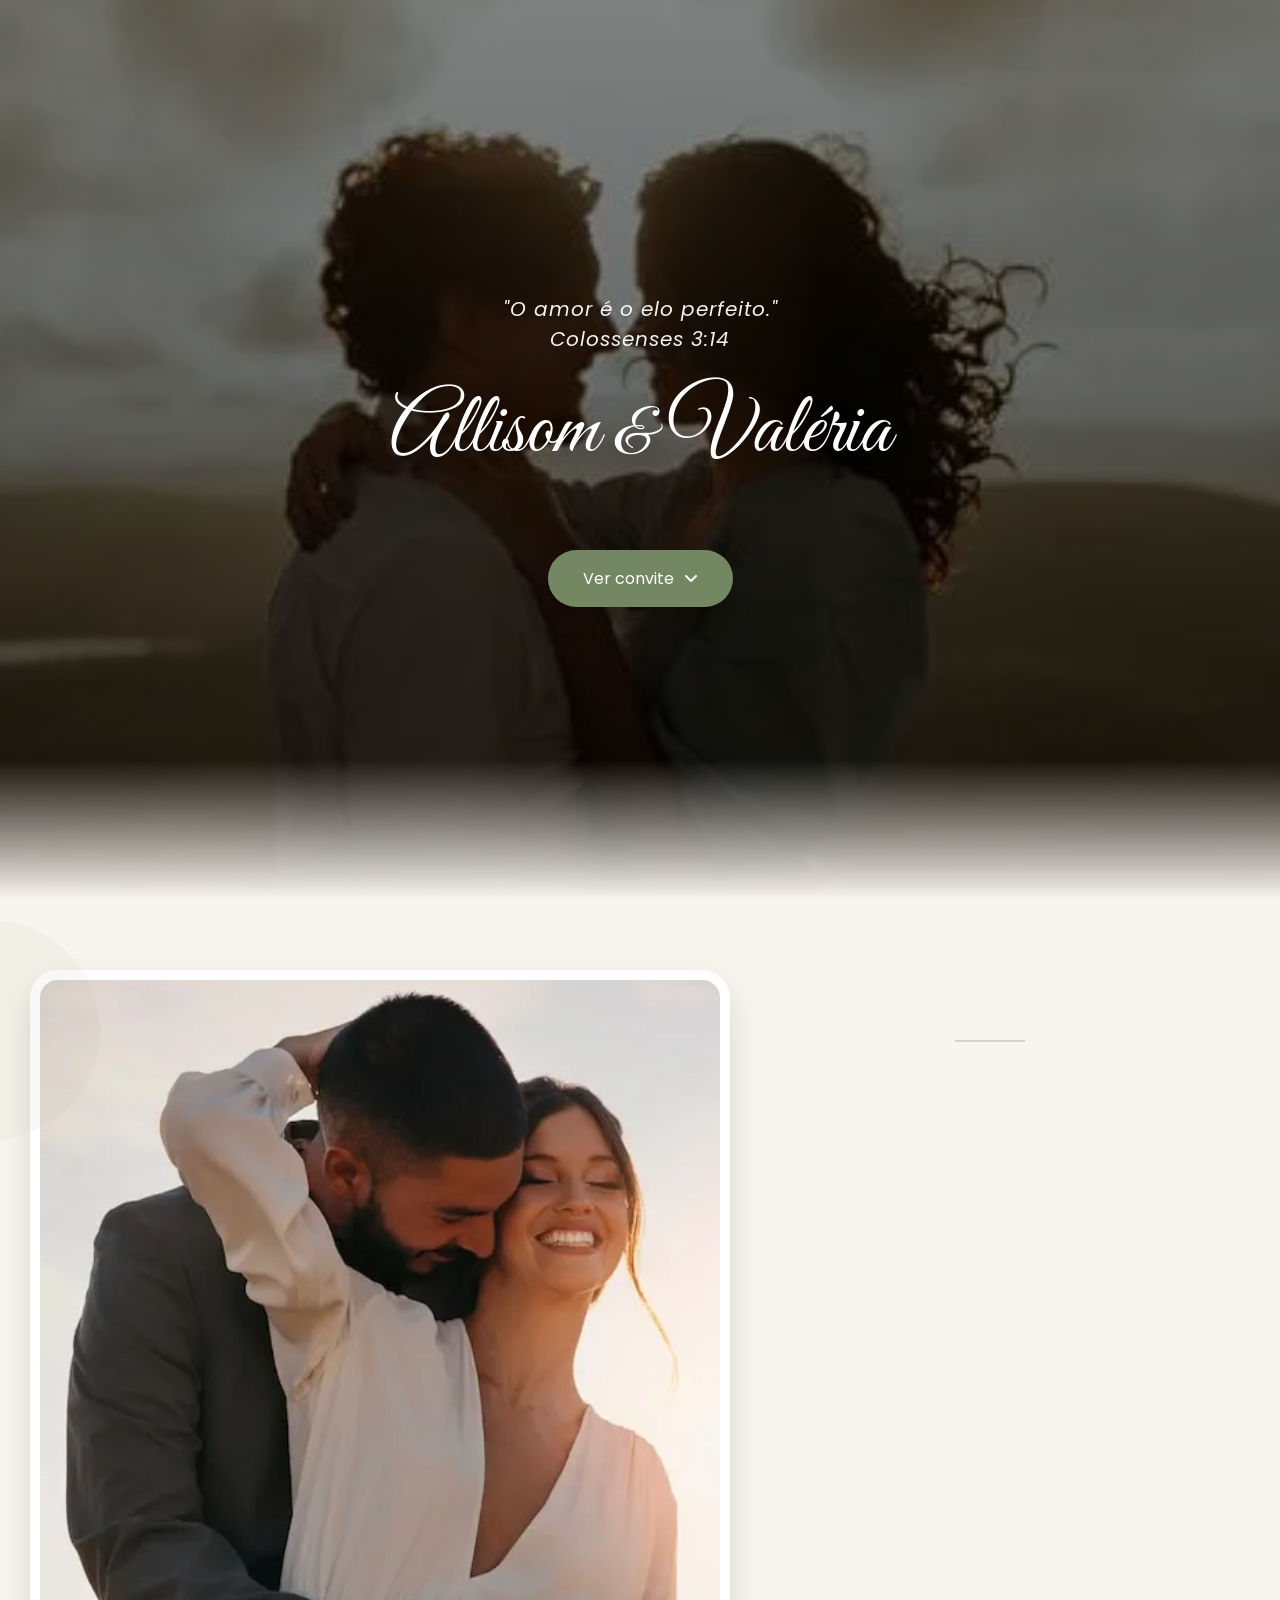
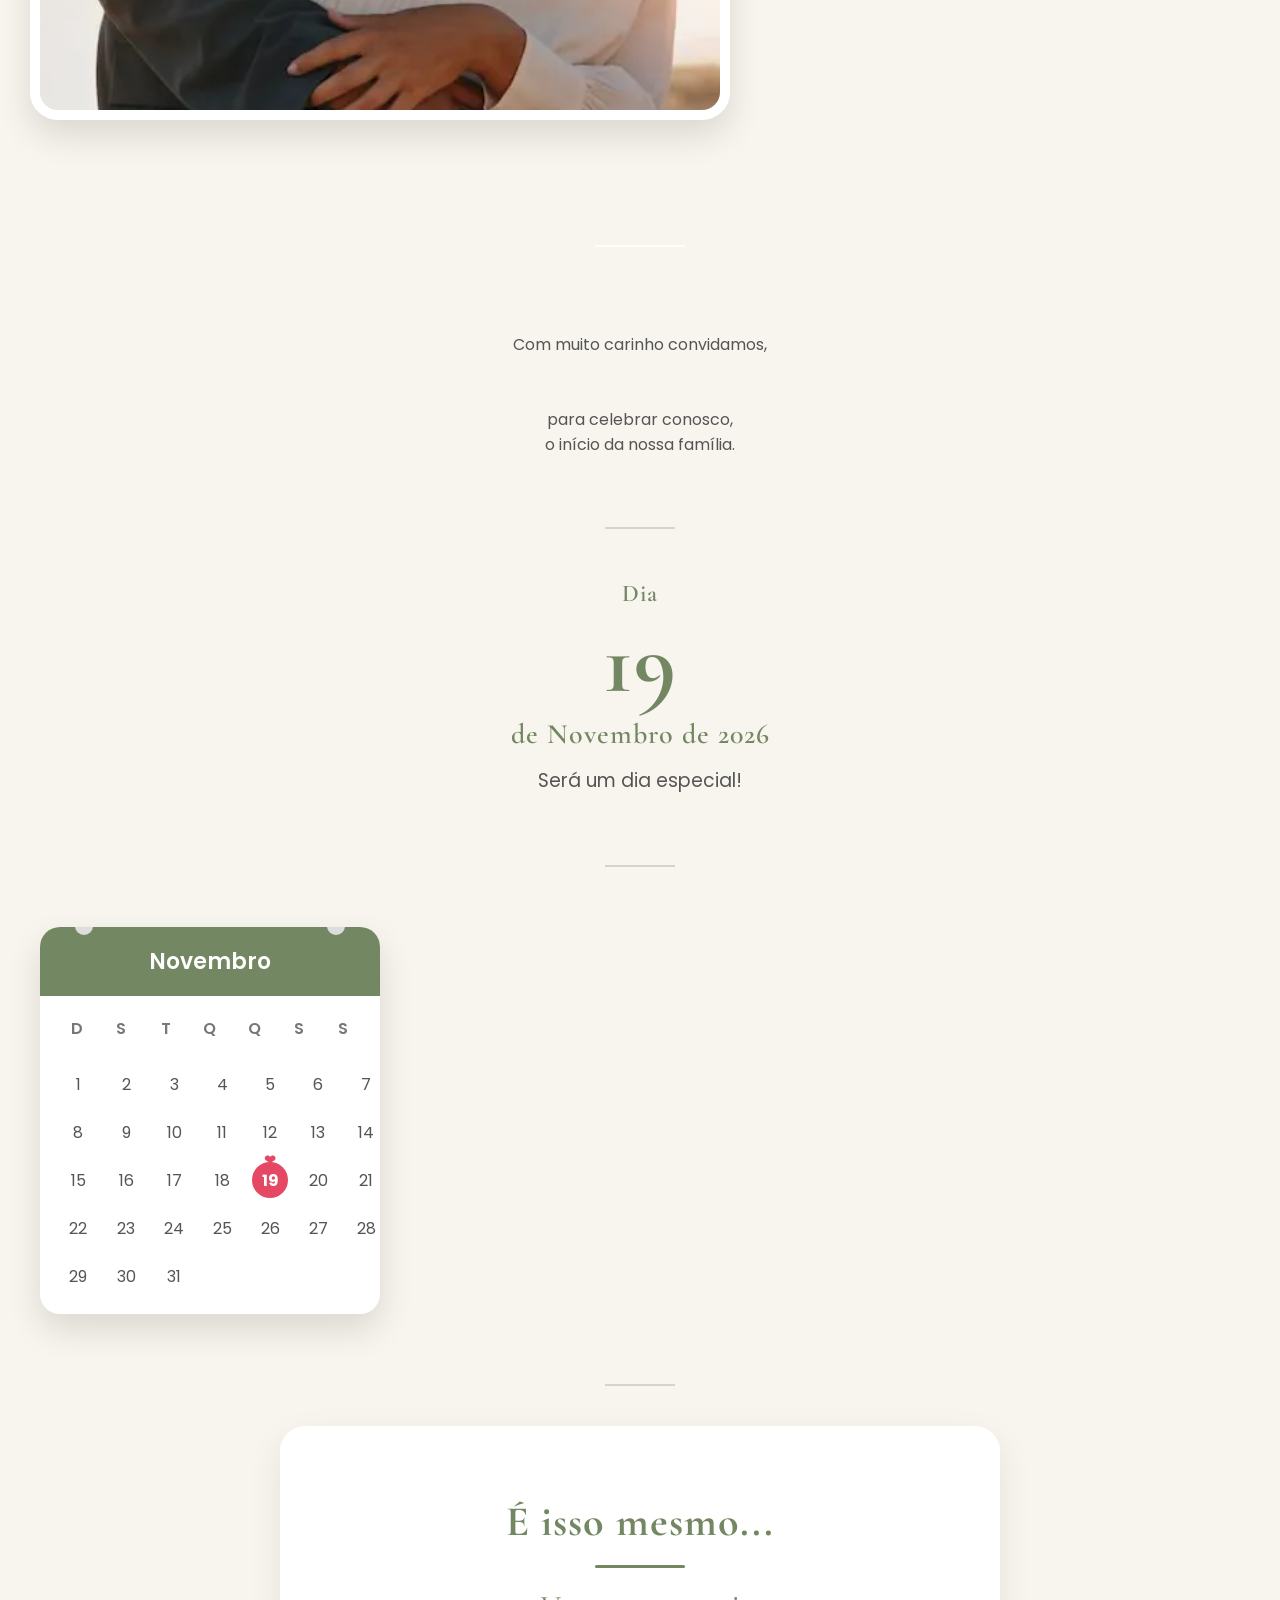
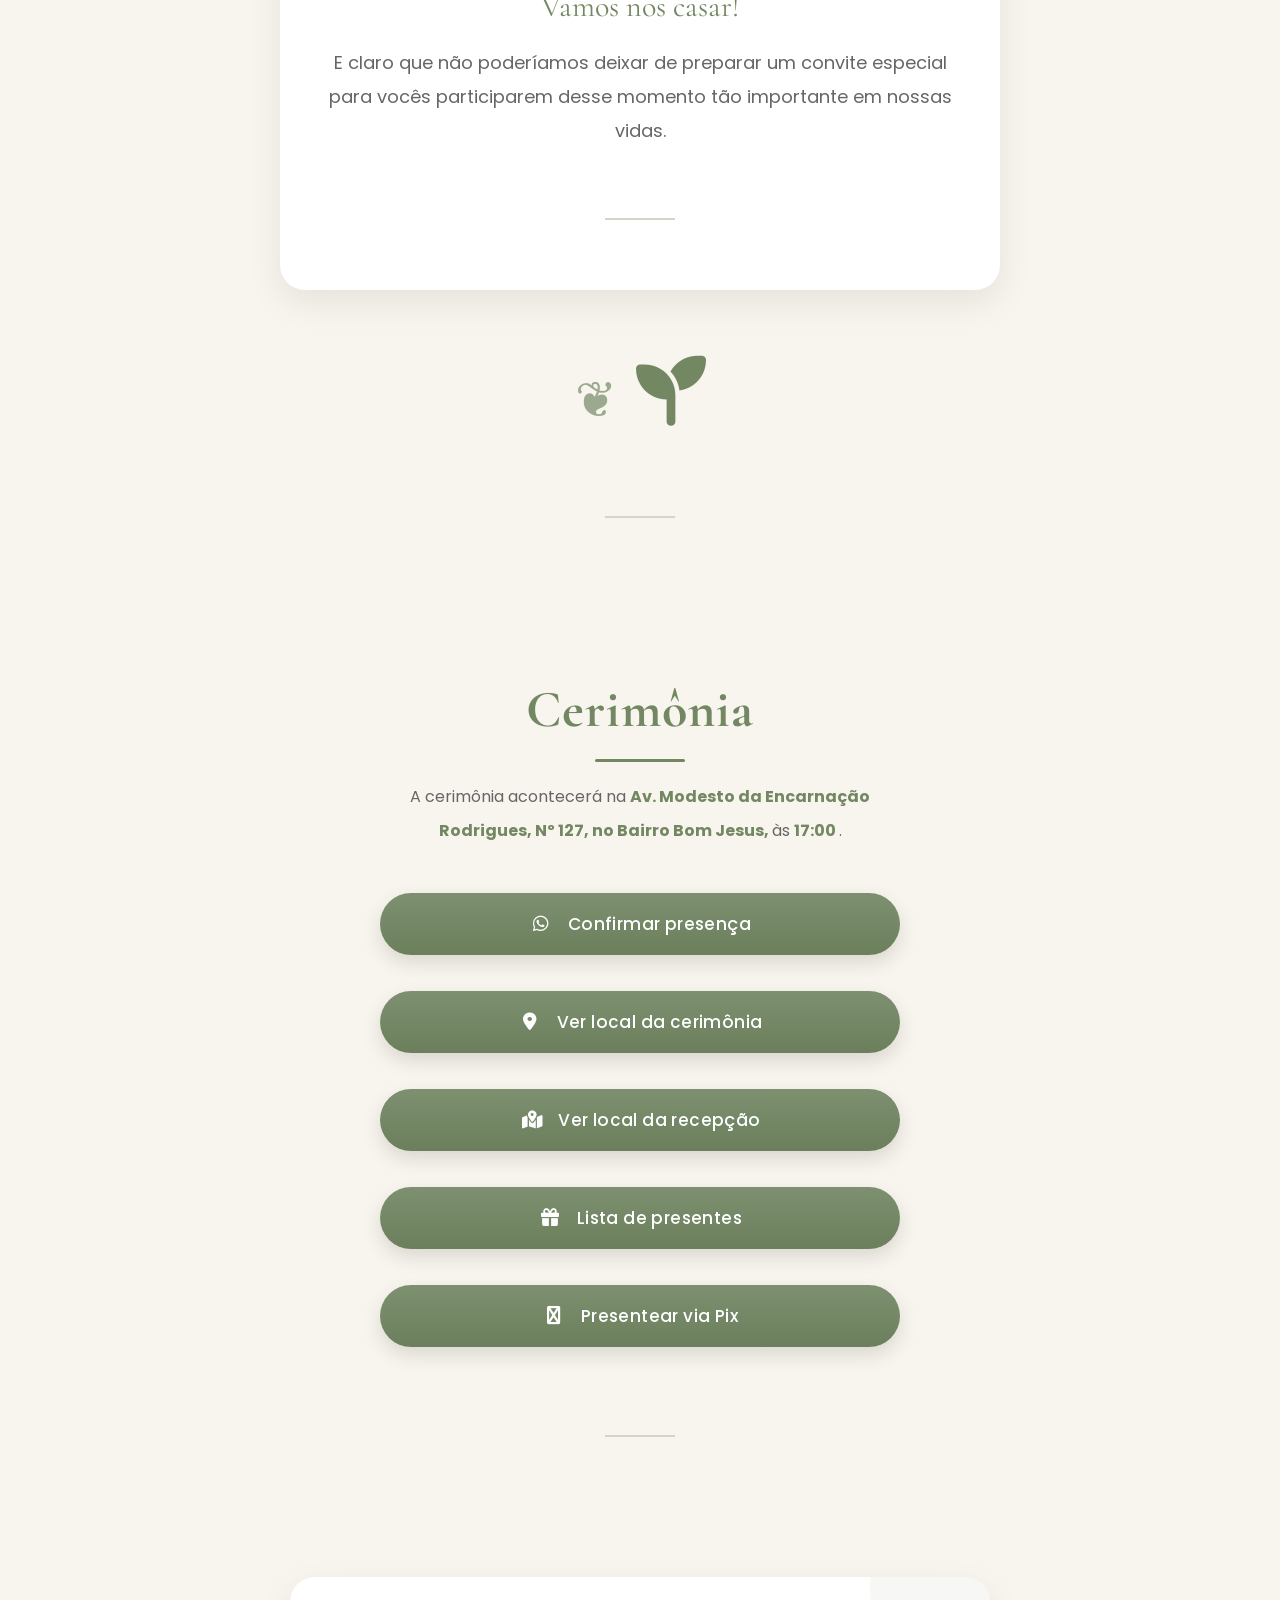
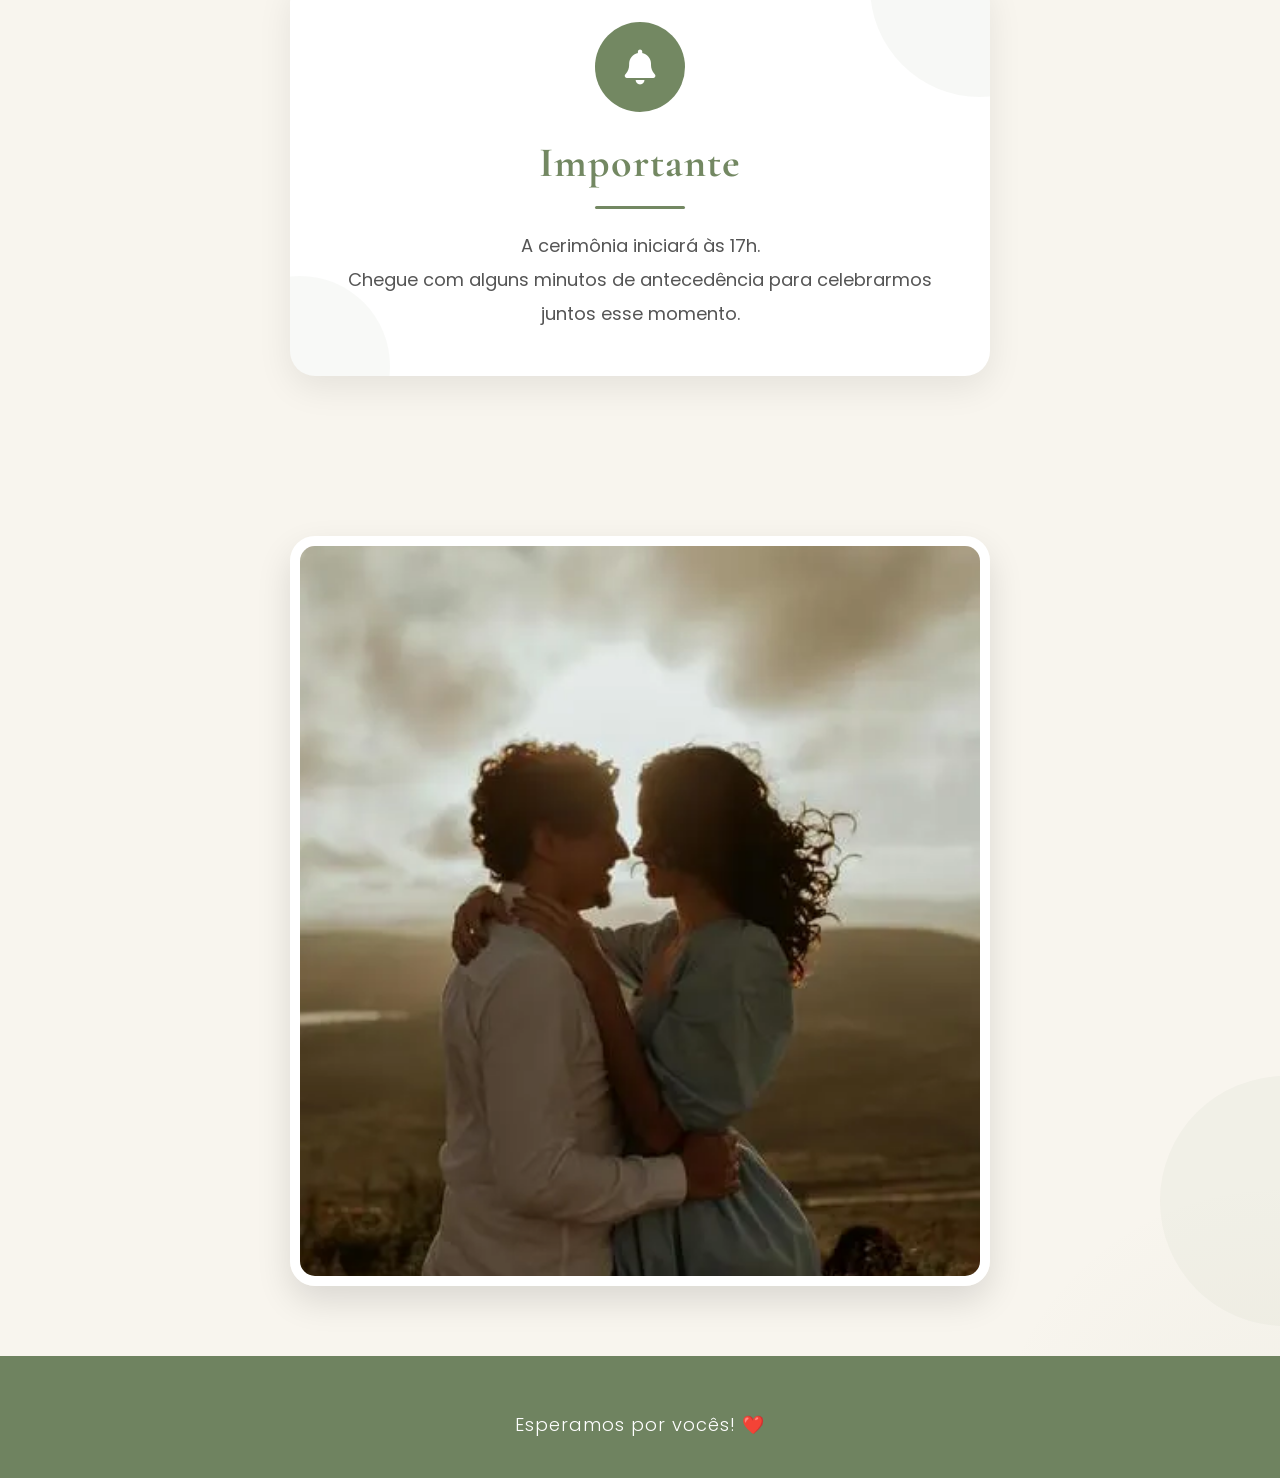
==== commit 43d10ae9: "Atualiza convite" ====
--- a/index.html
+++ b/index.html
@@ -84,8 +84,9 @@
             <section class="convidados">
 
                     <p class="texto-convidados">
-                        Com muito carinho,
+                        Com muito carinho convidamos,
                     </p>
+                    <br />
 
                     <h2 id="familiaConvidada"></h2>
                     
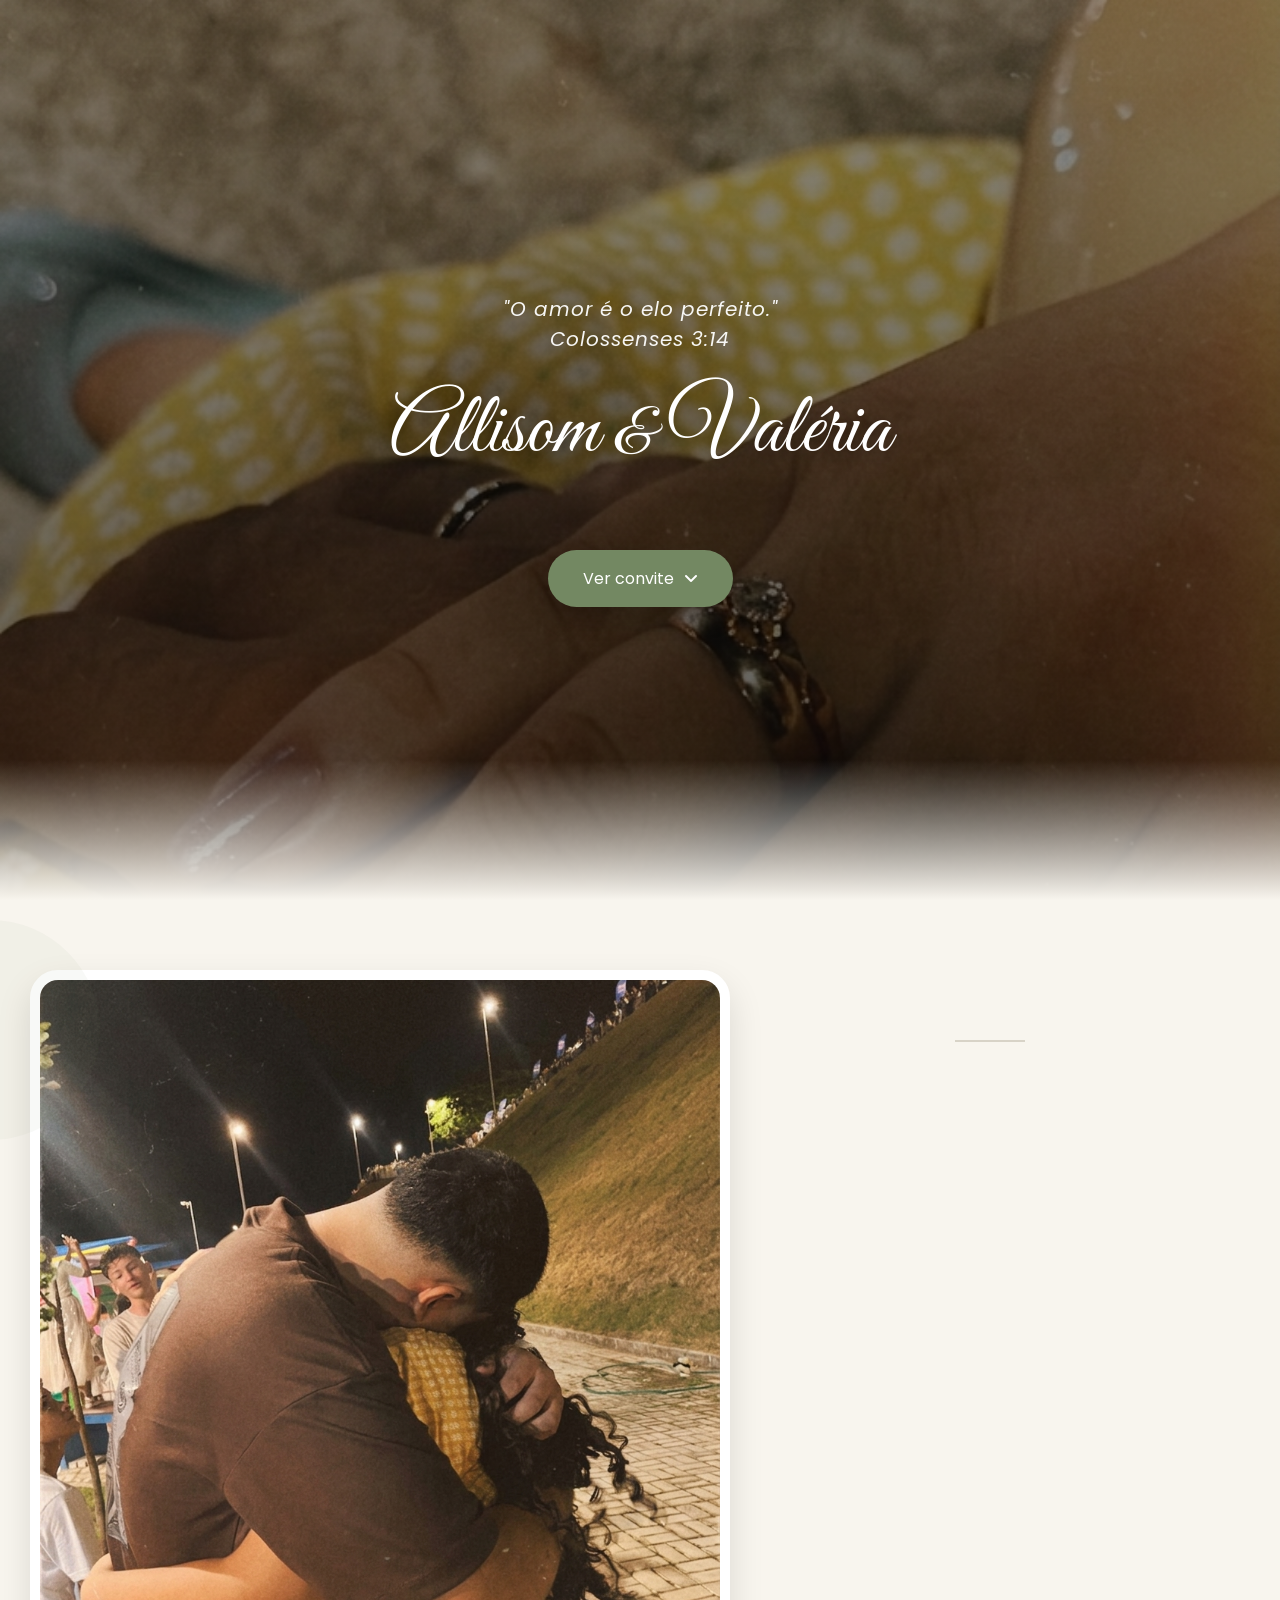
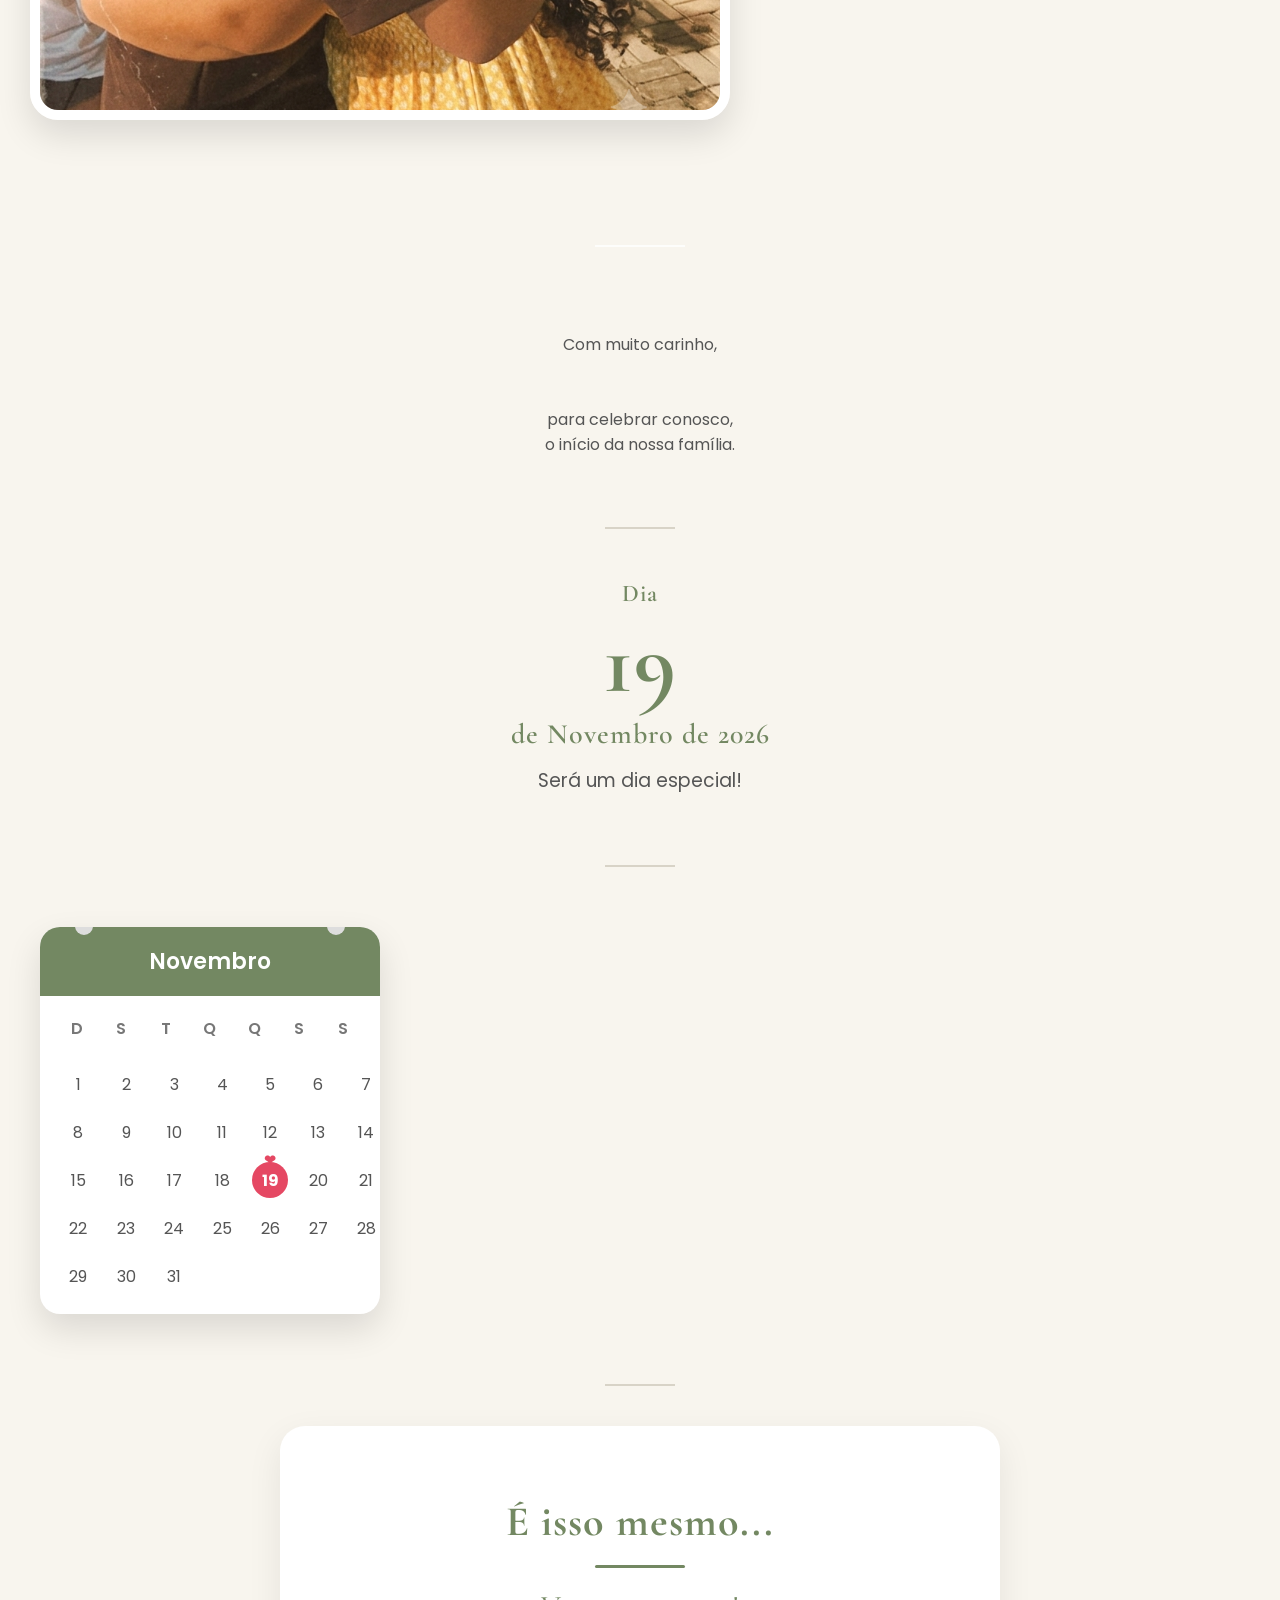
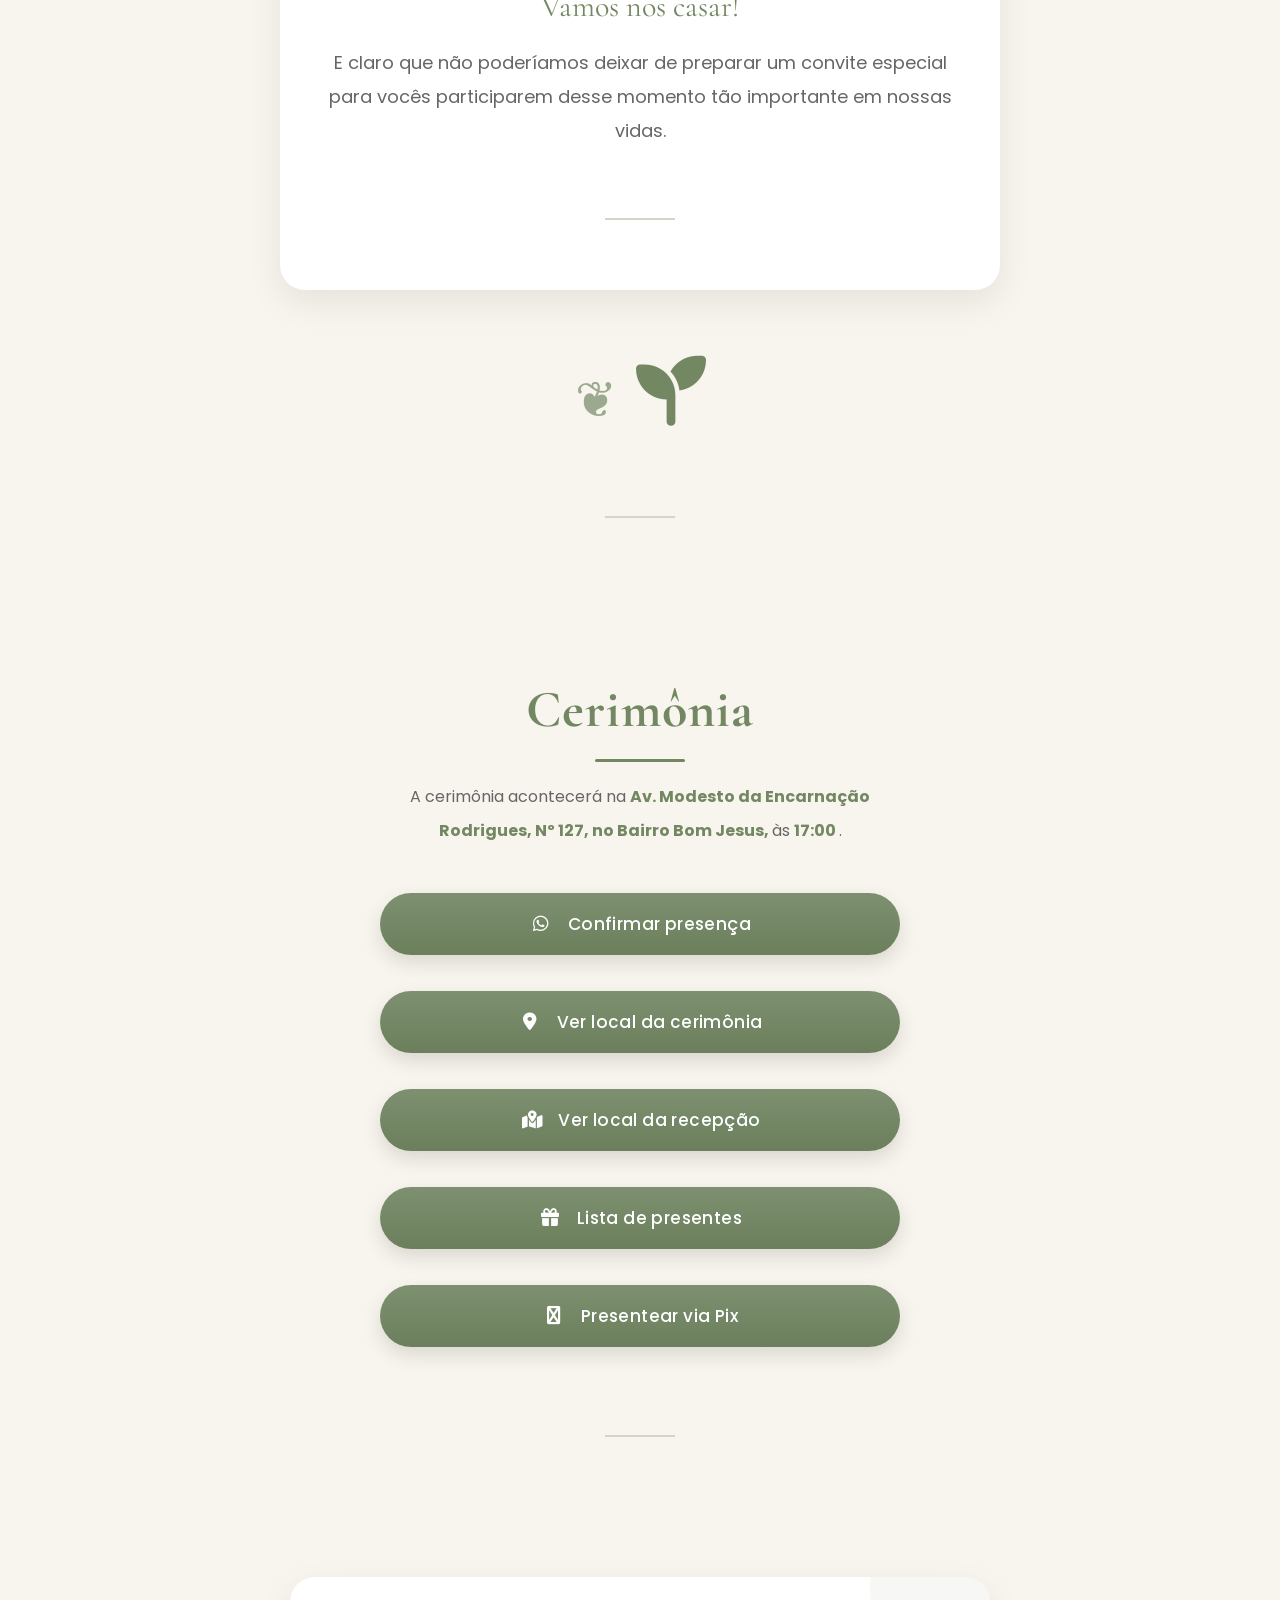
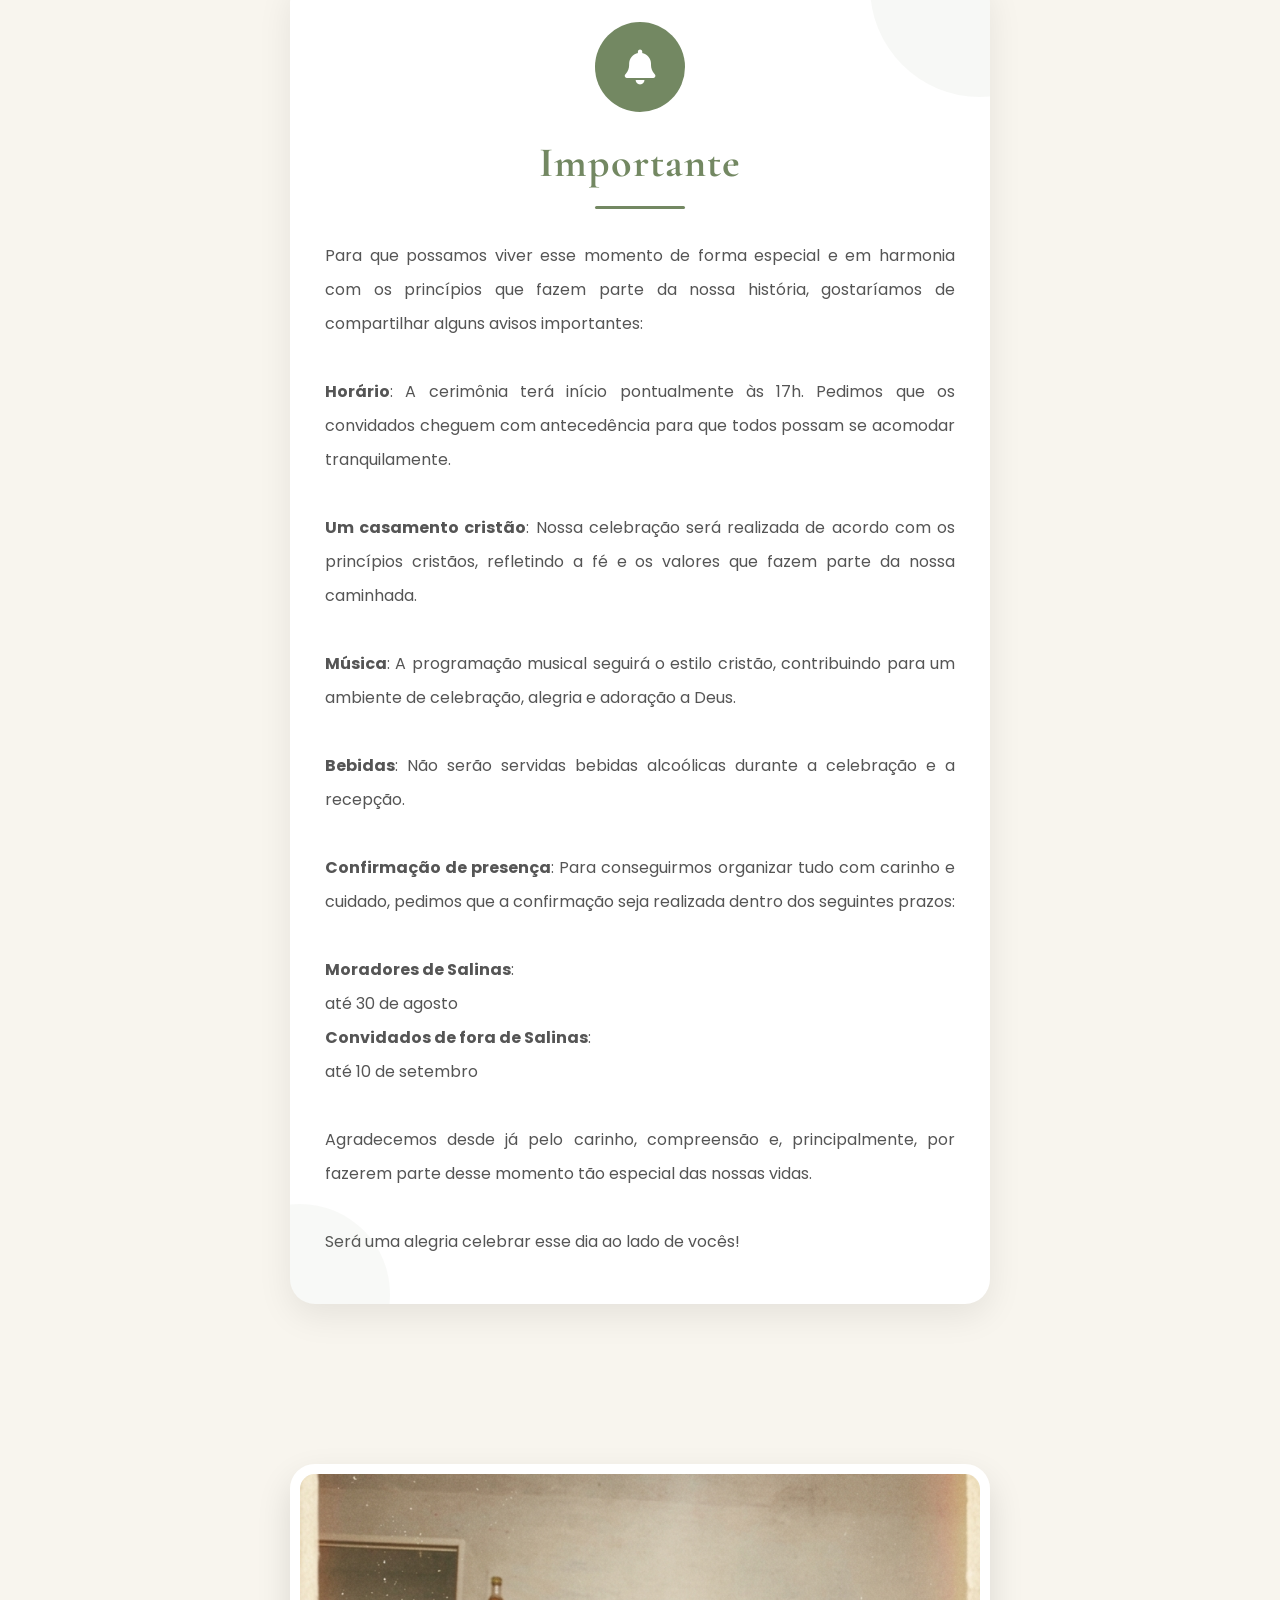
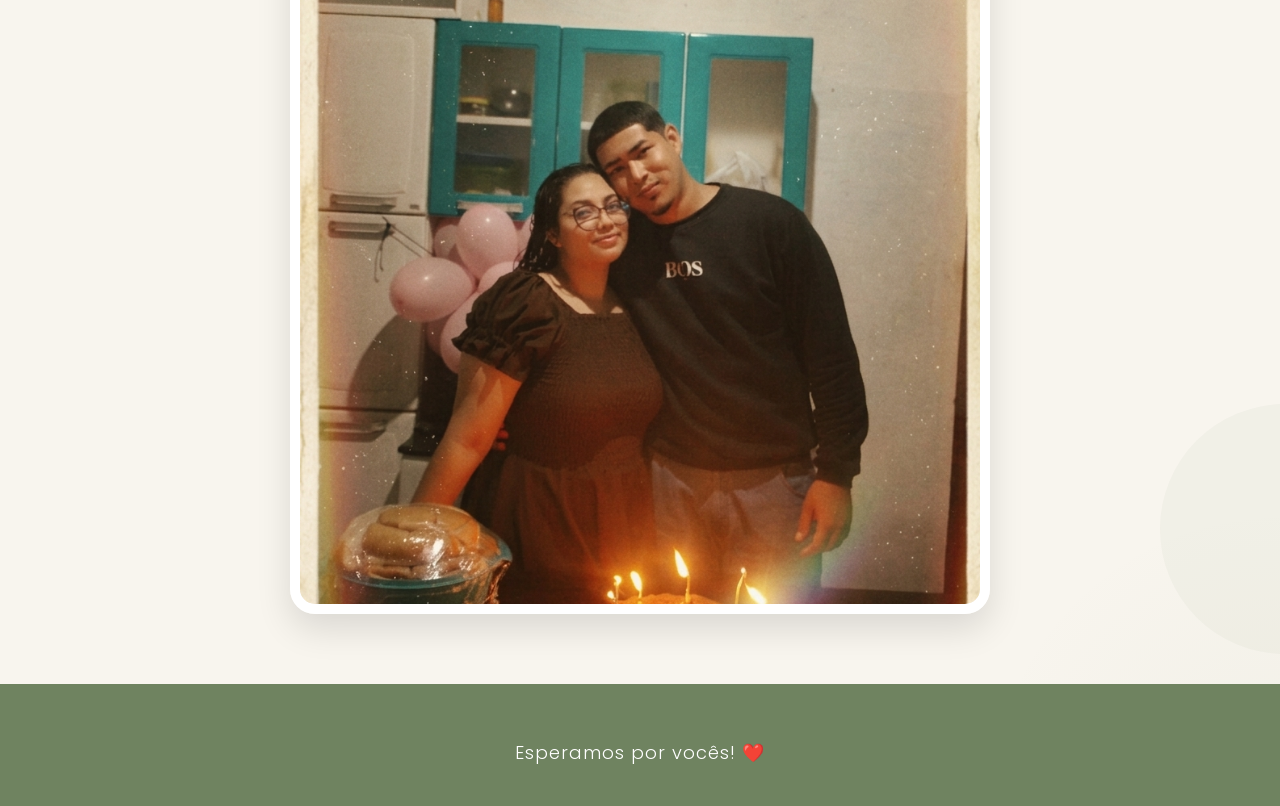
==== commit 69f0eab1: "Atualiza convite" ====
--- a/index.html
+++ b/index.html
@@ -71,7 +71,7 @@
 
 <section class="foto-casal">
 
-    <img src="img/um-casal-sorridente-posando-juntos_23-2149609627.webp"
+    <img src="img/image-abraco.png"
          alt="Casal">
 
 </section>
@@ -84,12 +84,13 @@
             <section class="convidados">
 
                     <p class="texto-convidados">
-                        Com muito carinho convidamos,
+                        Com muito carinho,
                     </p>
-                    <br />
 
                     <h2 id="familiaConvidada"></h2>
                     
+                    <br />
+
                     <div id="nomesConvidados"></div>
                     <p class="texto-convidados">
                         <br />
@@ -354,10 +355,36 @@
 
 <p>
 
-A cerimônia iniciará às 17h.
-<br />
-Chegue com alguns minutos de antecedência
-para celebrarmos juntos esse momento.
+Para que possamos viver esse momento de forma especial e em harmonia com os princípios que fazem parte da nossa história, gostaríamos de compartilhar alguns avisos importantes:
+<br />
+<br />
+<b>Horário</b>: A cerimônia terá início pontualmente às 17h. Pedimos que os convidados cheguem com antecedência para que todos possam se acomodar tranquilamente.
+<br />
+<br />
+<b>Um casamento cristão</b>: Nossa celebração será realizada de acordo com os princípios cristãos, refletindo a fé e os valores que fazem parte da nossa caminhada.
+<br />
+<br />
+<b>Música</b>: A programação musical seguirá o estilo cristão, contribuindo para um ambiente de celebração, alegria e adoração a Deus.
+<br />
+<br />
+<b>Bebidas</b>: Não serão servidas bebidas alcoólicas durante a celebração e a recepção.
+<br />
+<br />
+<b>Confirmação de presença</b>: Para conseguirmos organizar tudo com carinho e cuidado, pedimos que a confirmação seja realizada dentro dos seguintes prazos:
+<br />
+<br />
+<b>Moradores de Salinas</b>:
+    <br />até 30 de agosto
+<br />
+<b>Convidados de fora de Salinas</b>:
+    <br />até 10 de setembro
+<br />
+<br />
+Agradecemos desde já pelo carinho, compreensão e, principalmente, por fazerem parte desse momento tão especial das nossas vidas.
+<br />
+<br />
+Será uma alegria celebrar esse dia ao lado de vocês!
+
 
 </p>
 
@@ -367,7 +394,7 @@
 
 <section class="foto-final">
 
-<img src="img/canva-casal-feliz-se-abraçando-na-natureza-ao-pôr-do-sol-MAGZQFK07zc.webp"
+<img src="img/image-aniversario.png"
      alt="Casal">
 
 
--- a/style.css
+++ b/style.css
@@ -60,7 +60,7 @@
 
     linear-gradient(rgba(0,0,0,.35),rgba(0,0,0,.35)),
 
-    url(img/canva-casal-feliz-se-abraçando-na-natureza-ao-pôr-do-sol-MAGZQFK07zc.webp);
+    url(img/image-maos.png);
 
     background-size:cover;
 
@@ -860,7 +860,7 @@
 
     font-size:42px;
 
-    margin-bottom:20px;
+    margin-bottom:30px;
 
 }
 
@@ -868,7 +868,9 @@
 
     line-height:34px;
 
-    font-size:18px;
+    font: size 8px;
+
+    text-align: justify;
 
 }
 
@@ -1981,9 +1983,16 @@
     z-index: 9999;
 }
 
+.pix-img {
+    display: block;
+    width: 180px;
+    object-fit: contain;
+    margin: 0 auto 15px;
+}
+
 .modal-box{
     width: 100%;
-    max-width: 420px;
+    max-width: 480px;
 
     background: white;
     border-radius: 20px;
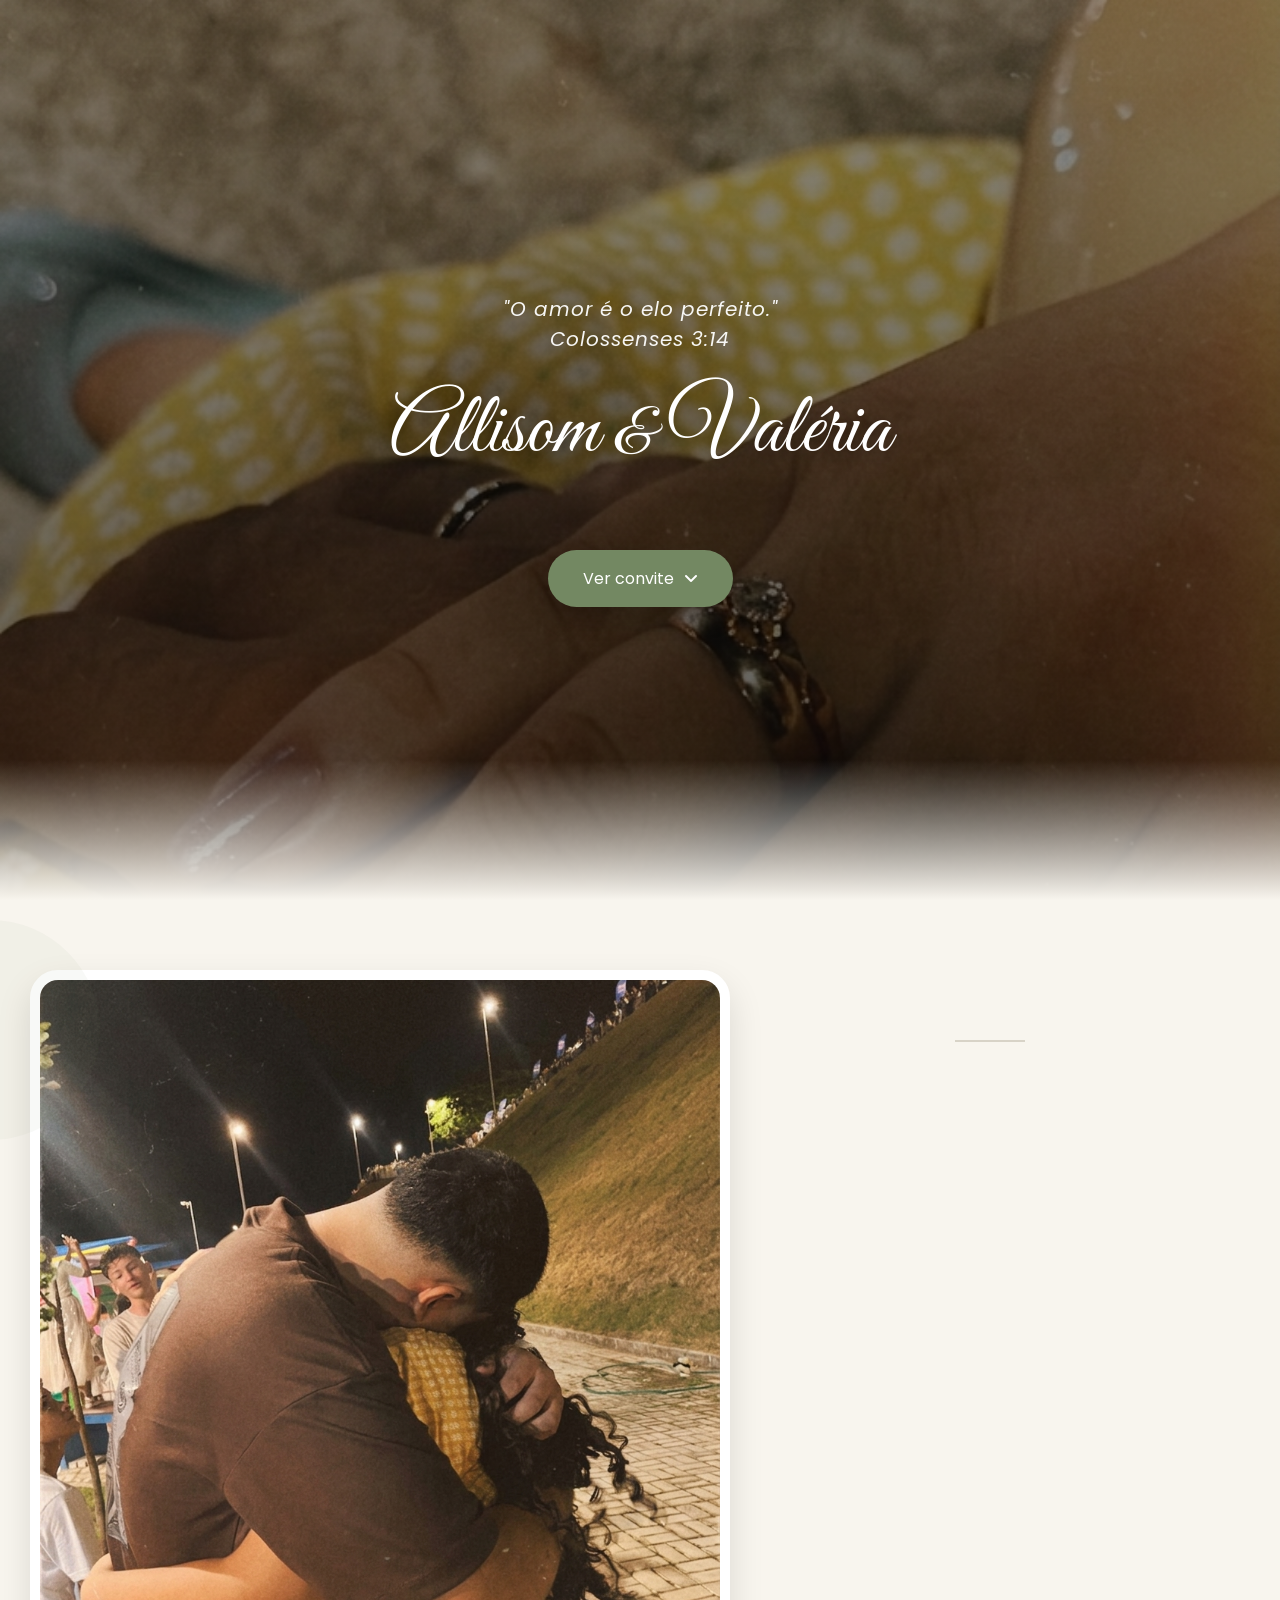
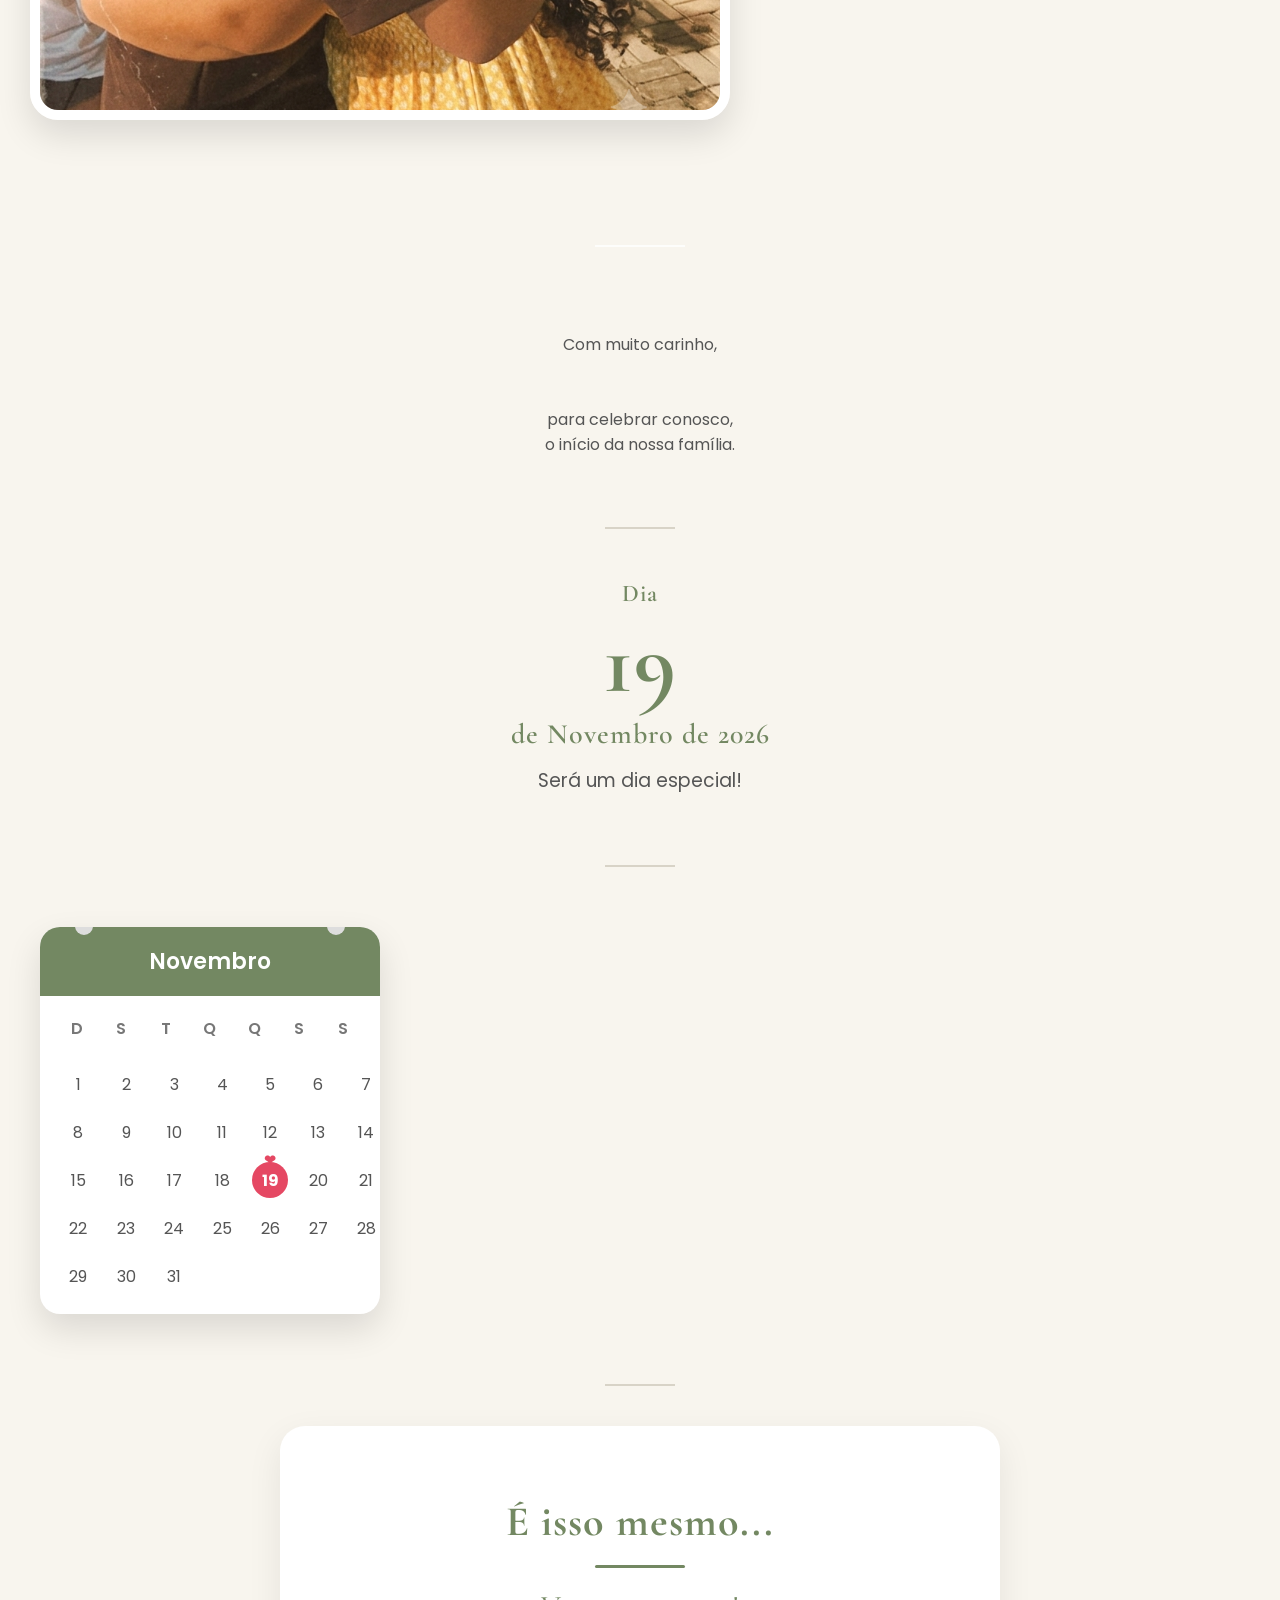
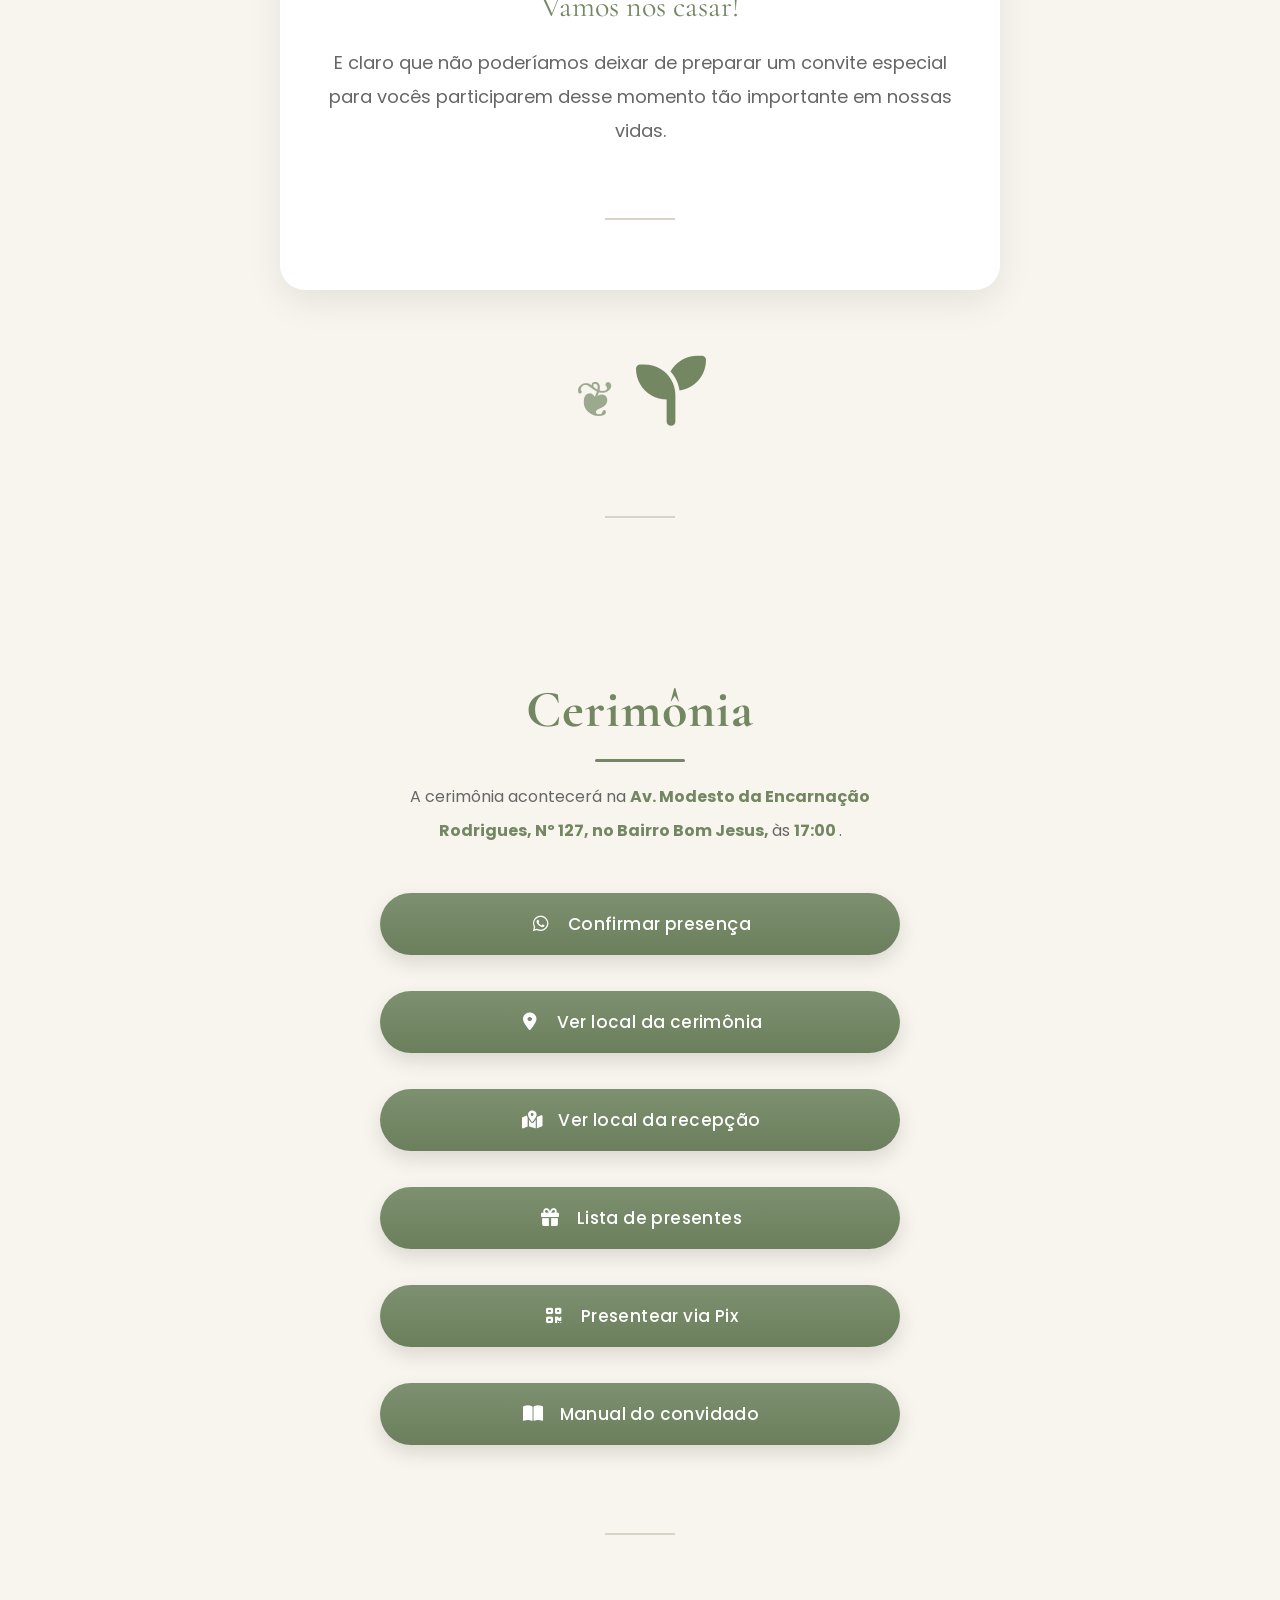
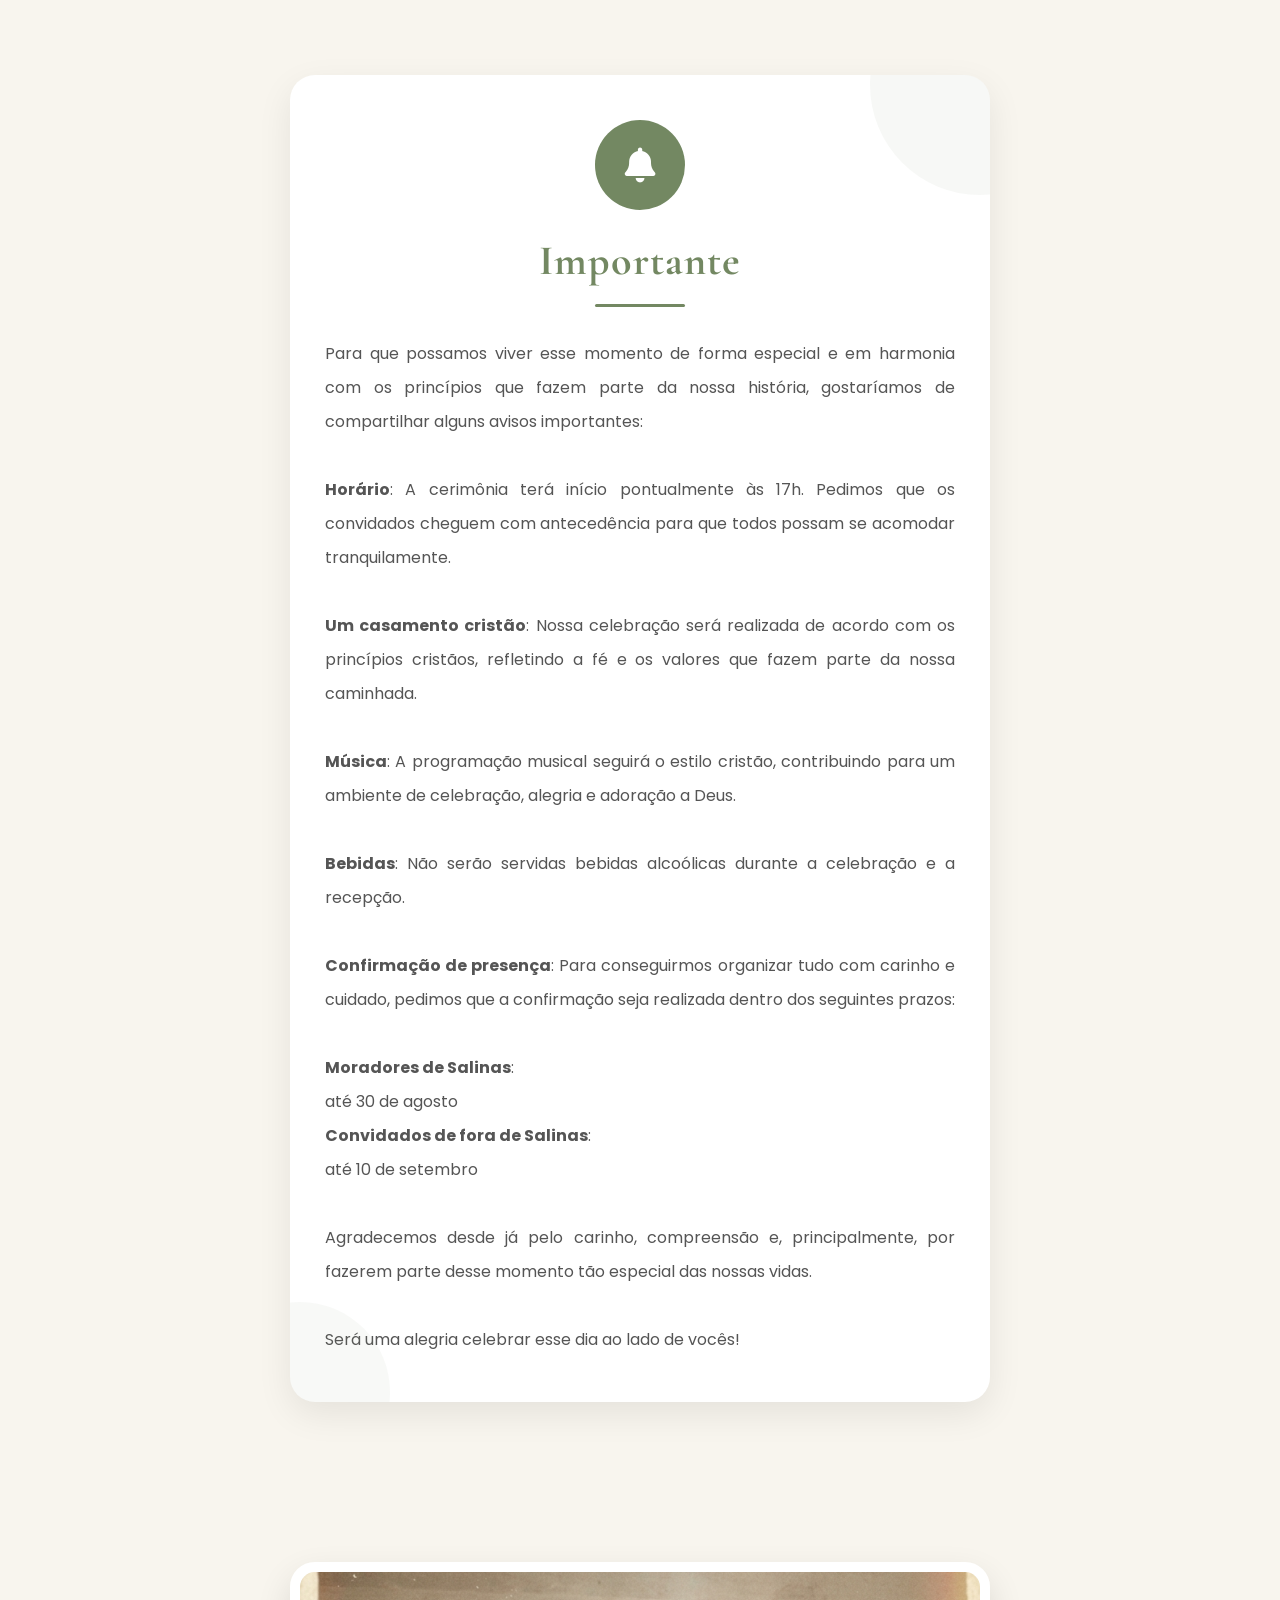
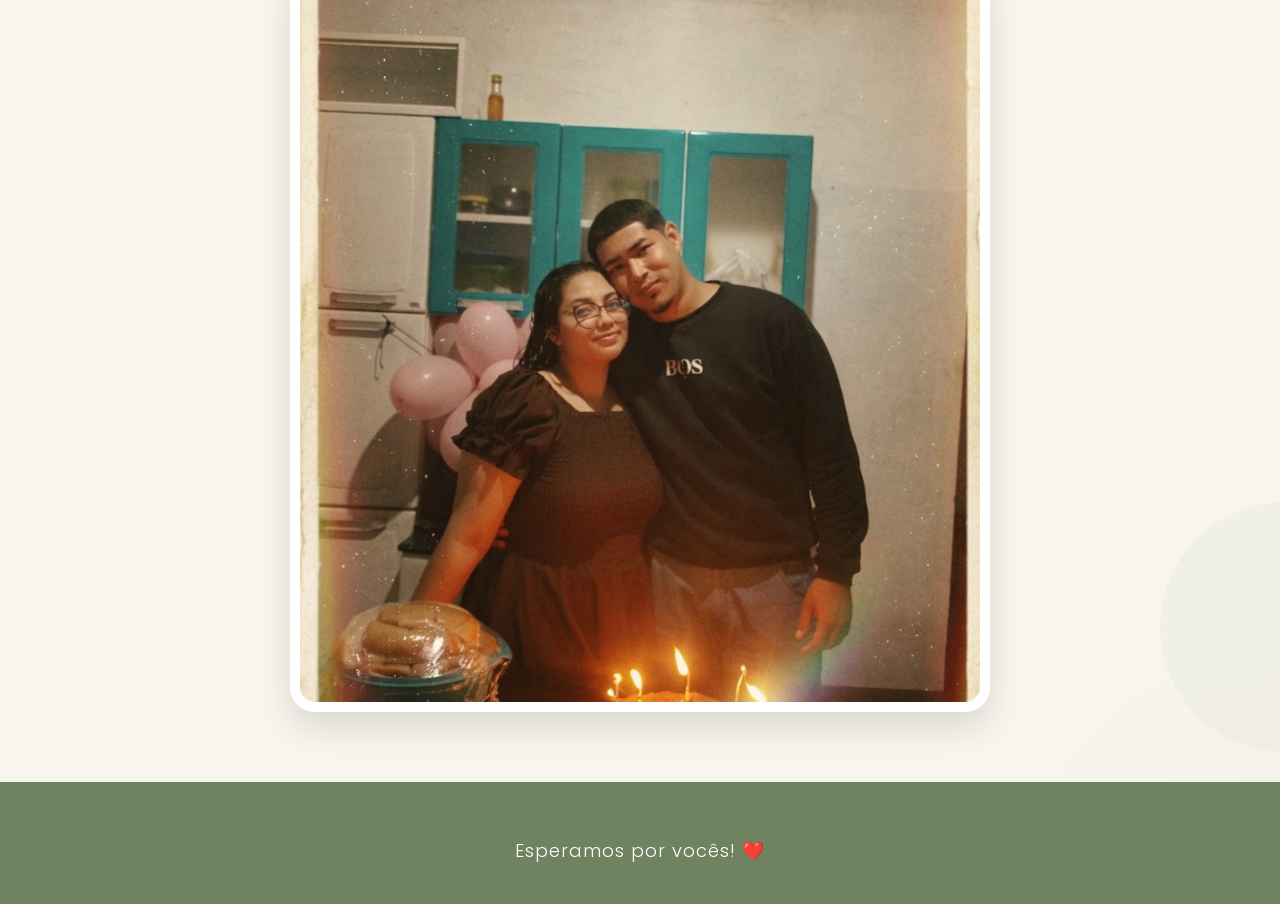
==== commit 9980dc6d: "Atualiza convite" ====
--- a/index.html
+++ b/index.html
@@ -327,9 +327,17 @@
 
 <a href="#">
 
-<i class="fa-solid fa-pix"></i>
+<i class="fa-solid fa-qrcode"></i>
 
 Presentear via Pix
+
+</a>
+
+<a href="#">
+
+<i class="fa-solid fa-book-open"></i>
+
+Manual do convidado
 
 </a>
 
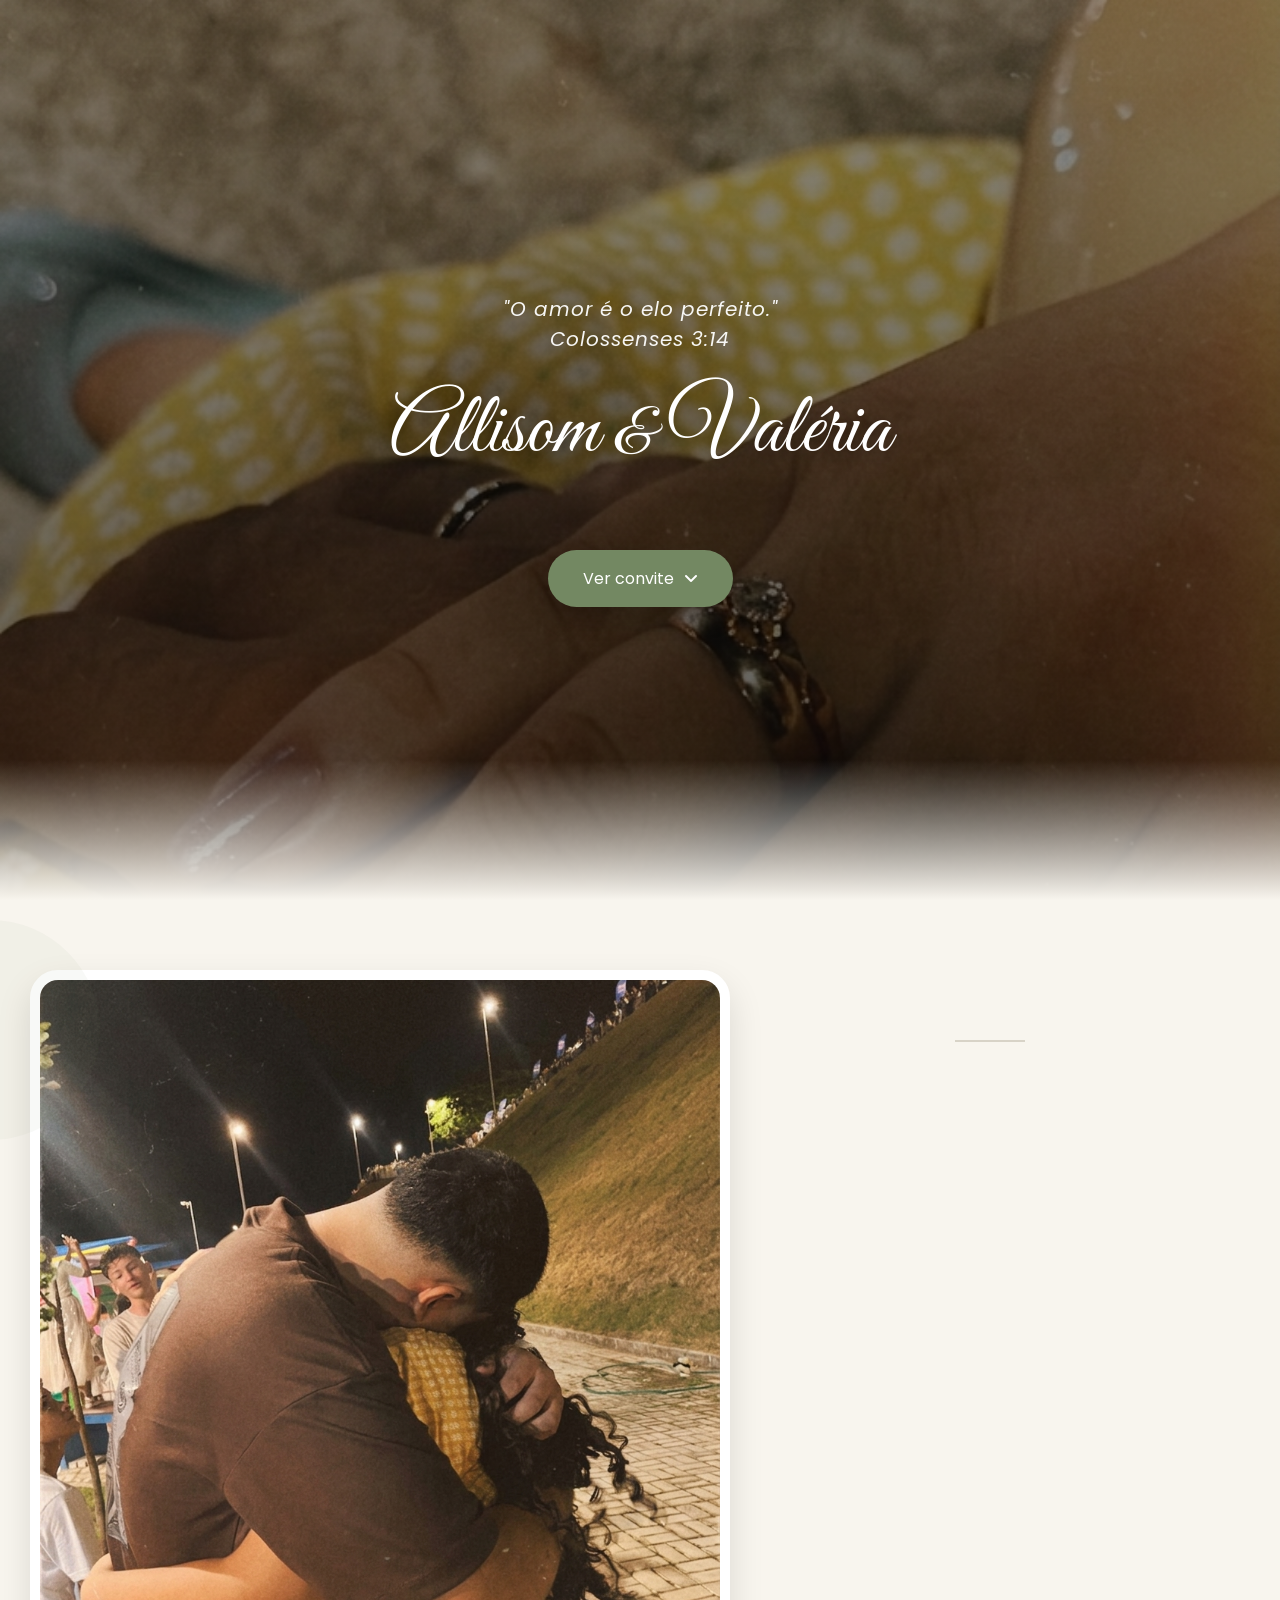
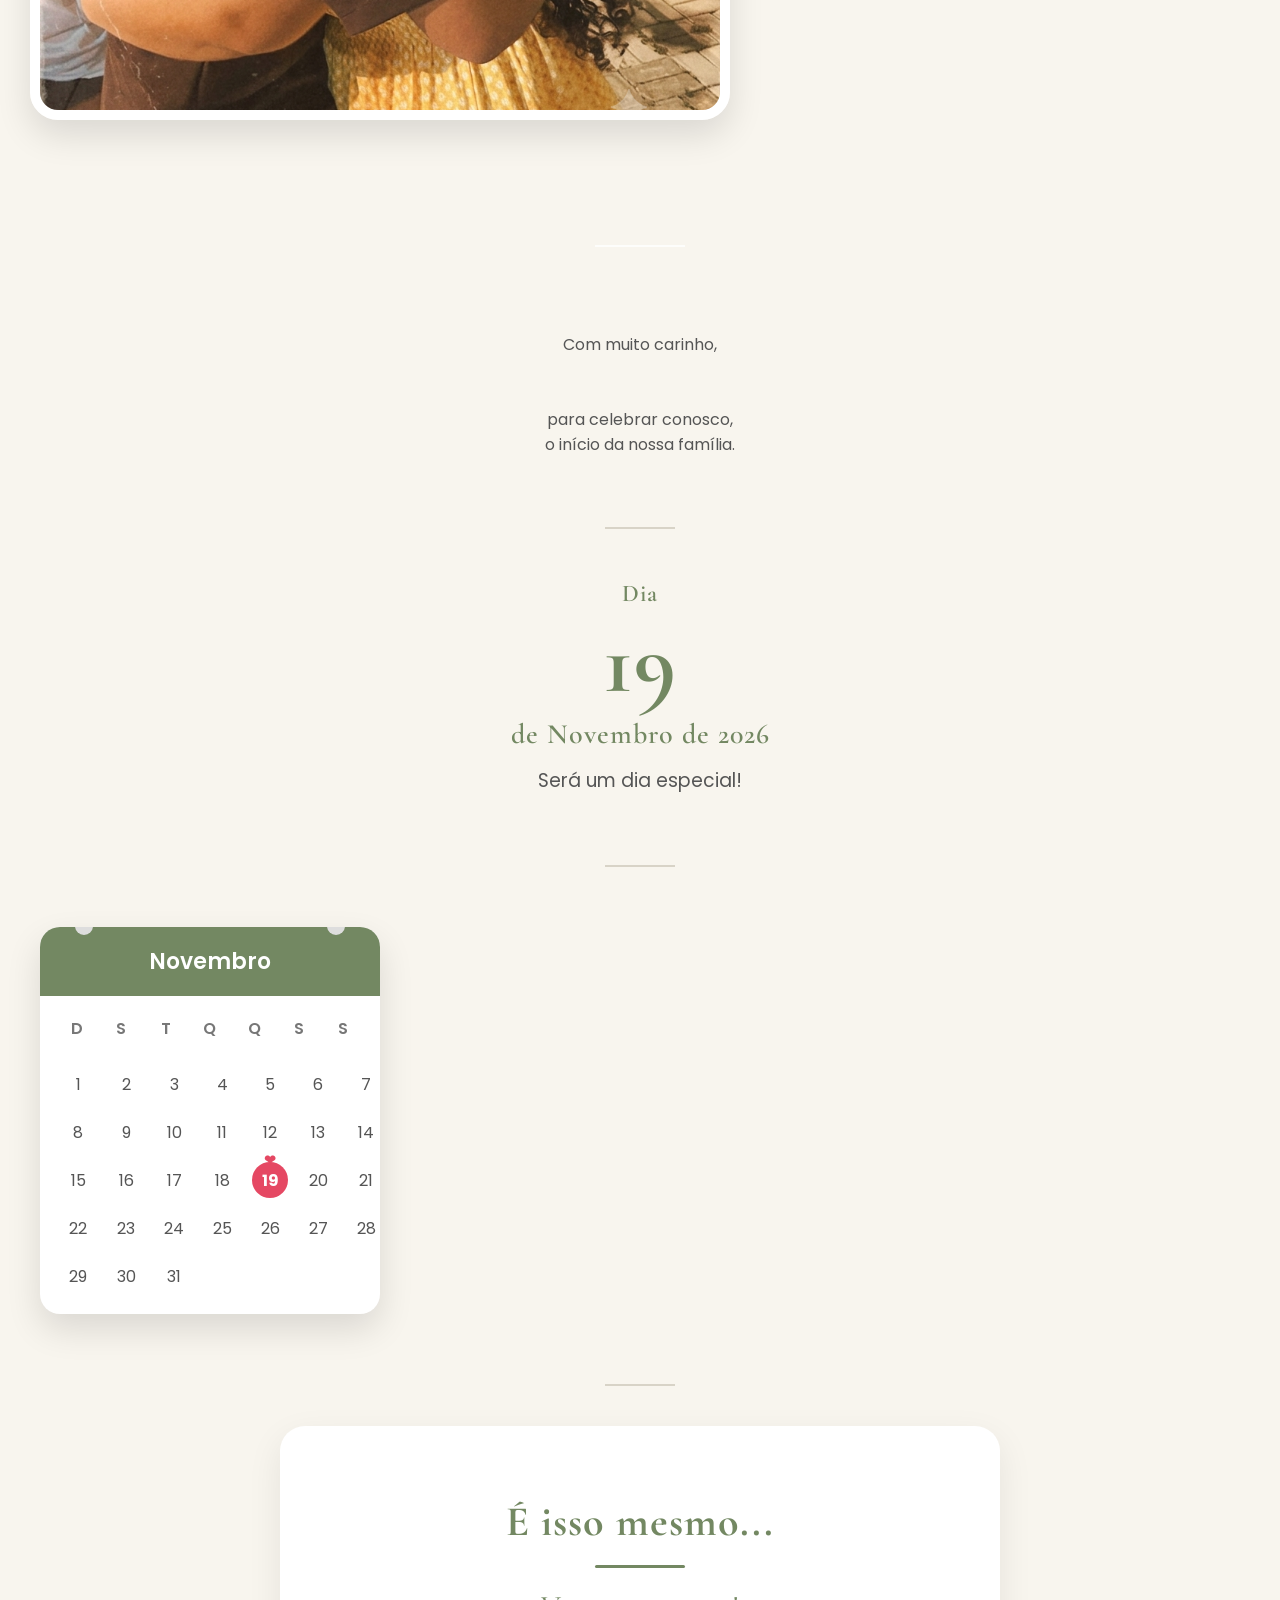
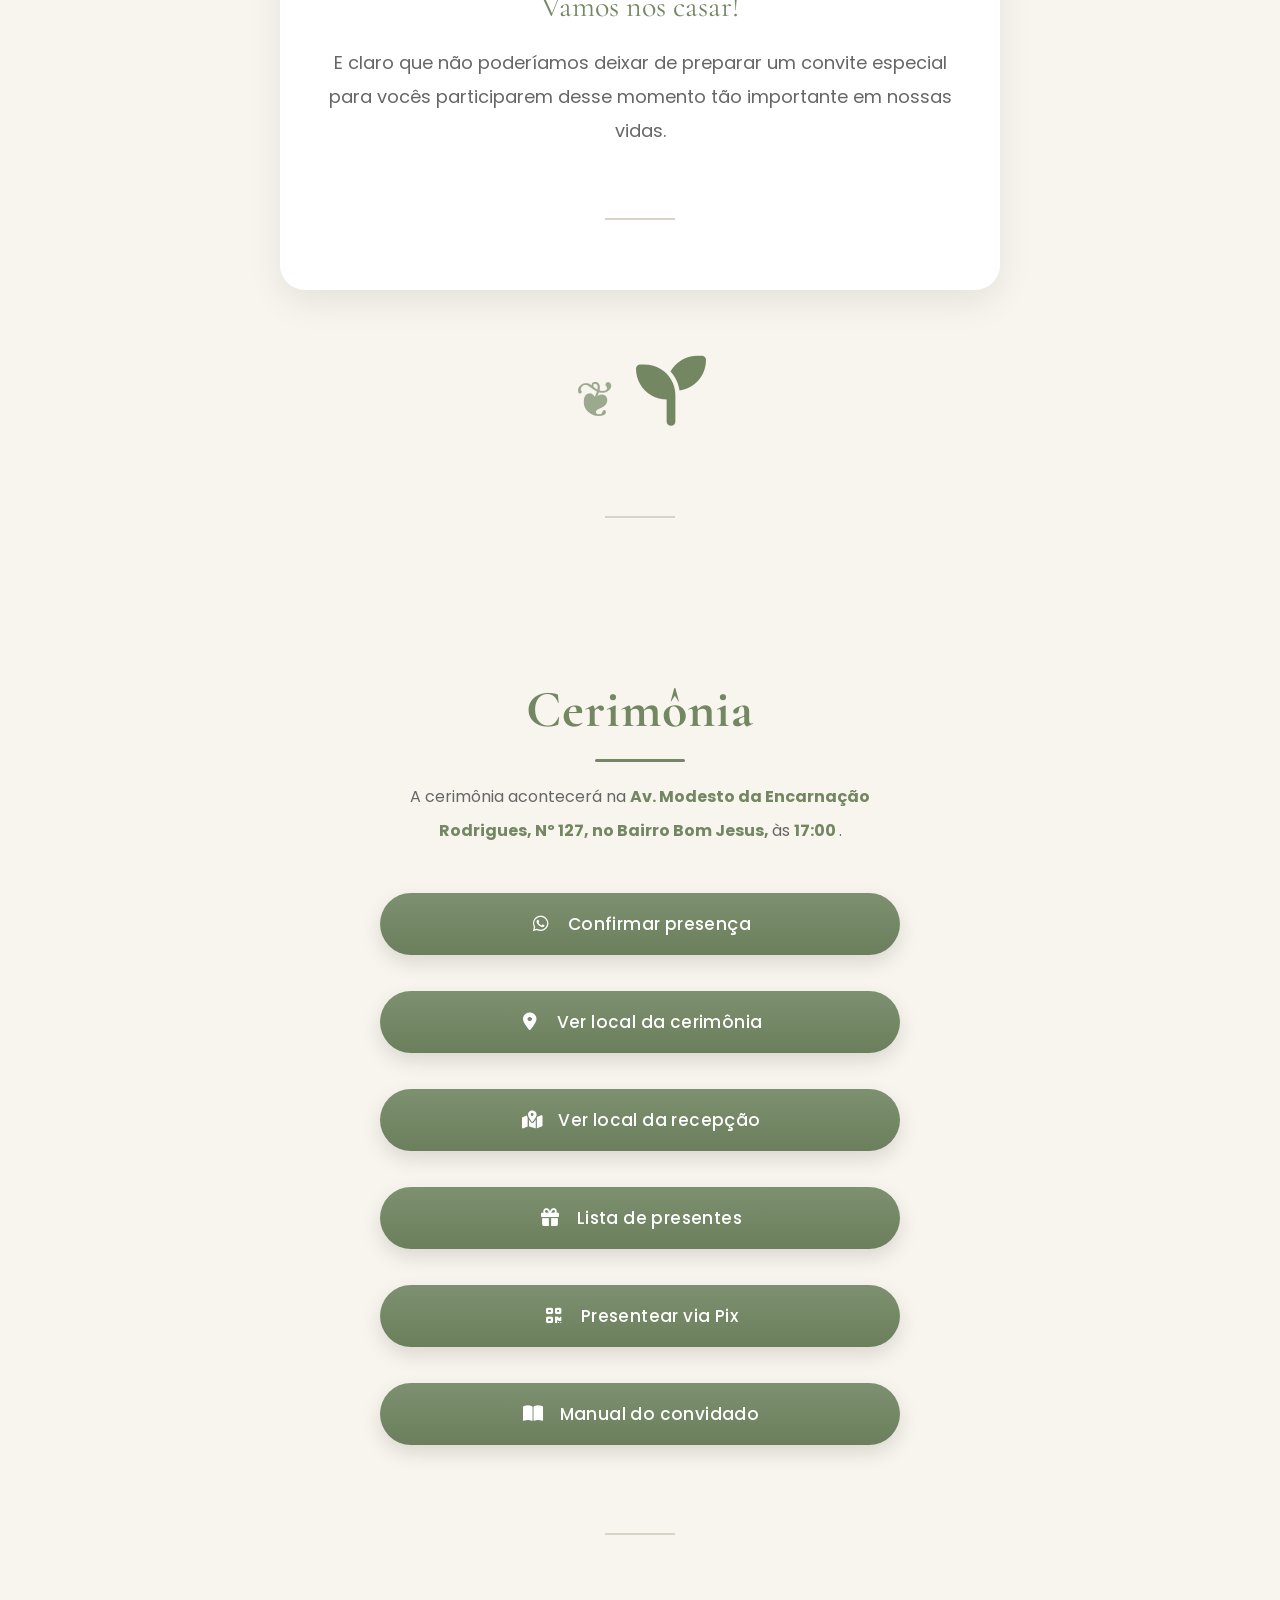
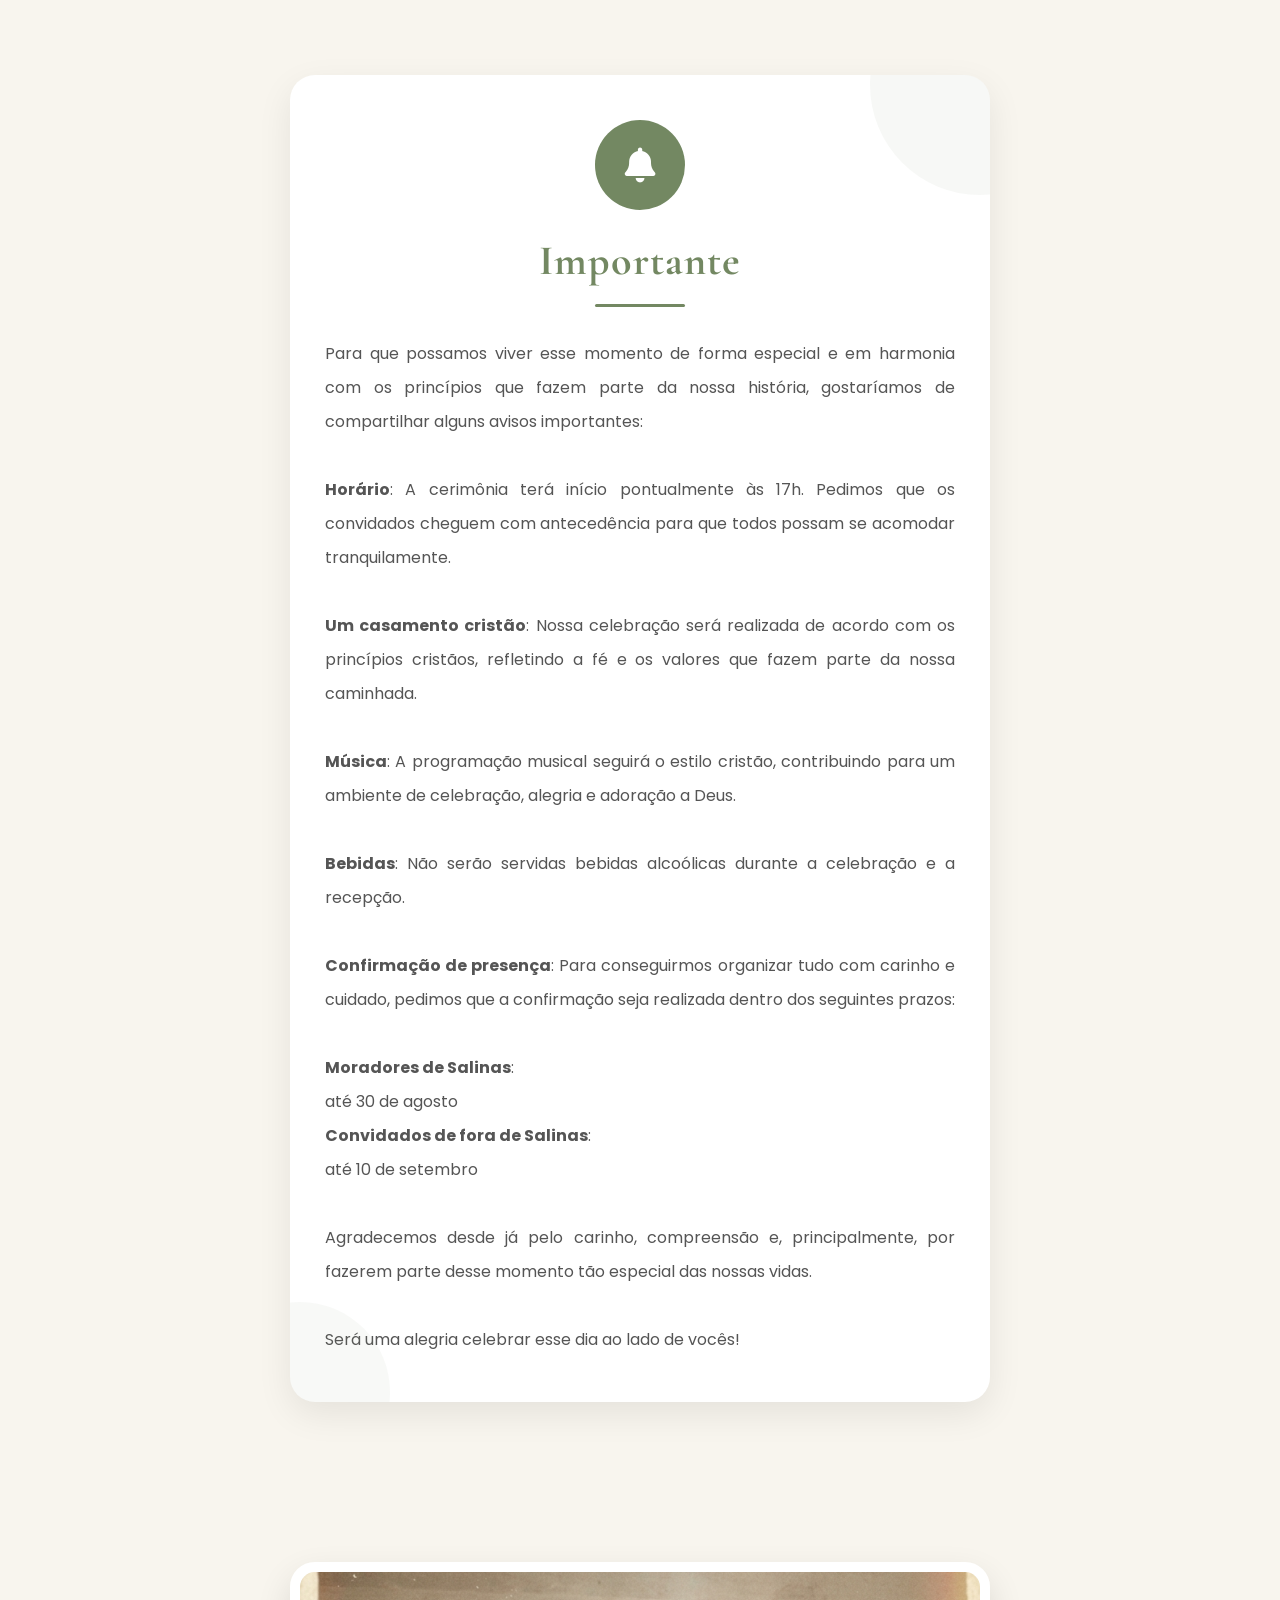
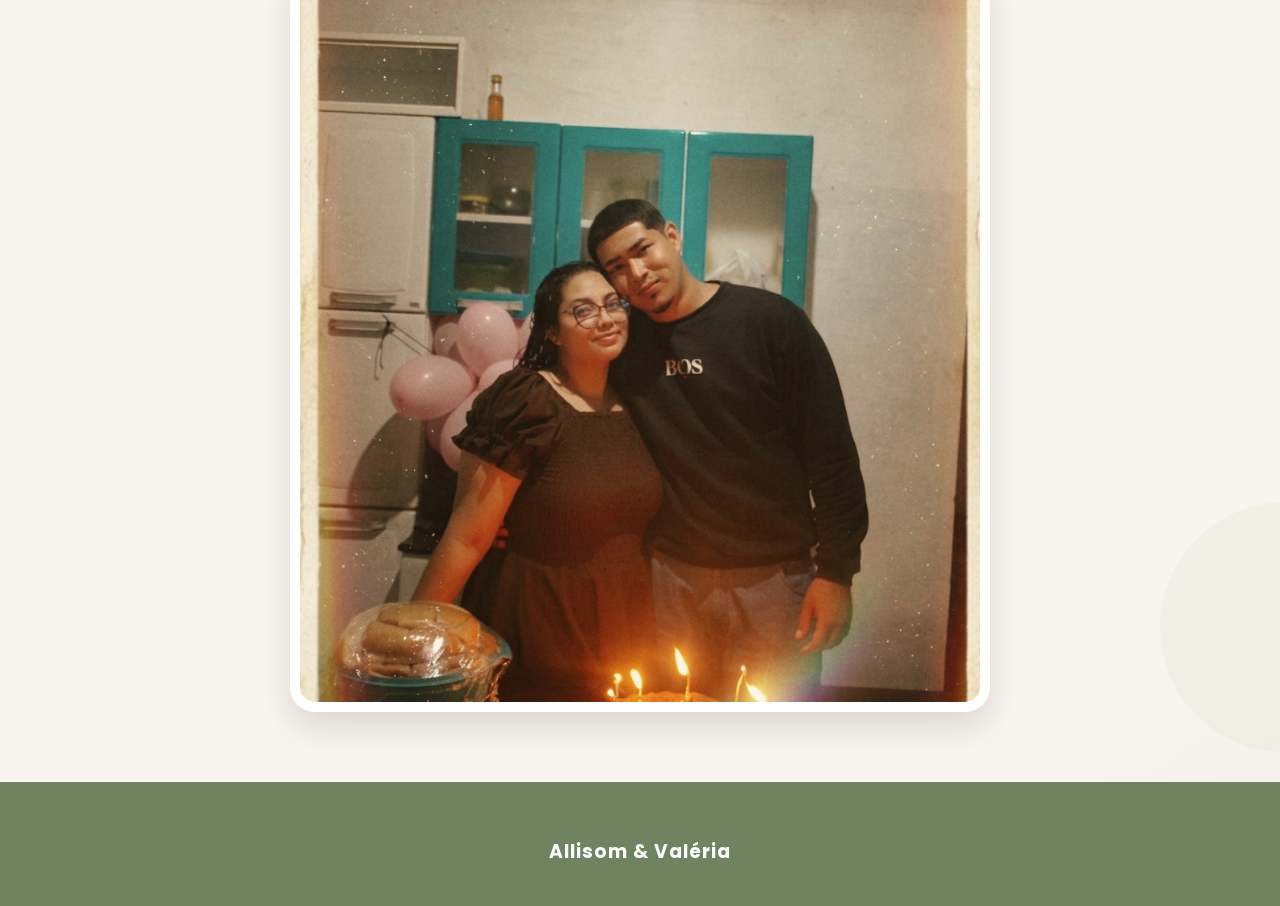
==== commit a757dada: "Atualiza convite" ====
--- a/index.html
+++ b/index.html
@@ -412,7 +412,9 @@
 
 <p>
 
-Esperamos por vocês! ❤️
+            <h3>
+                Allisom & Valéria
+            </h3>
 
 </p>
 
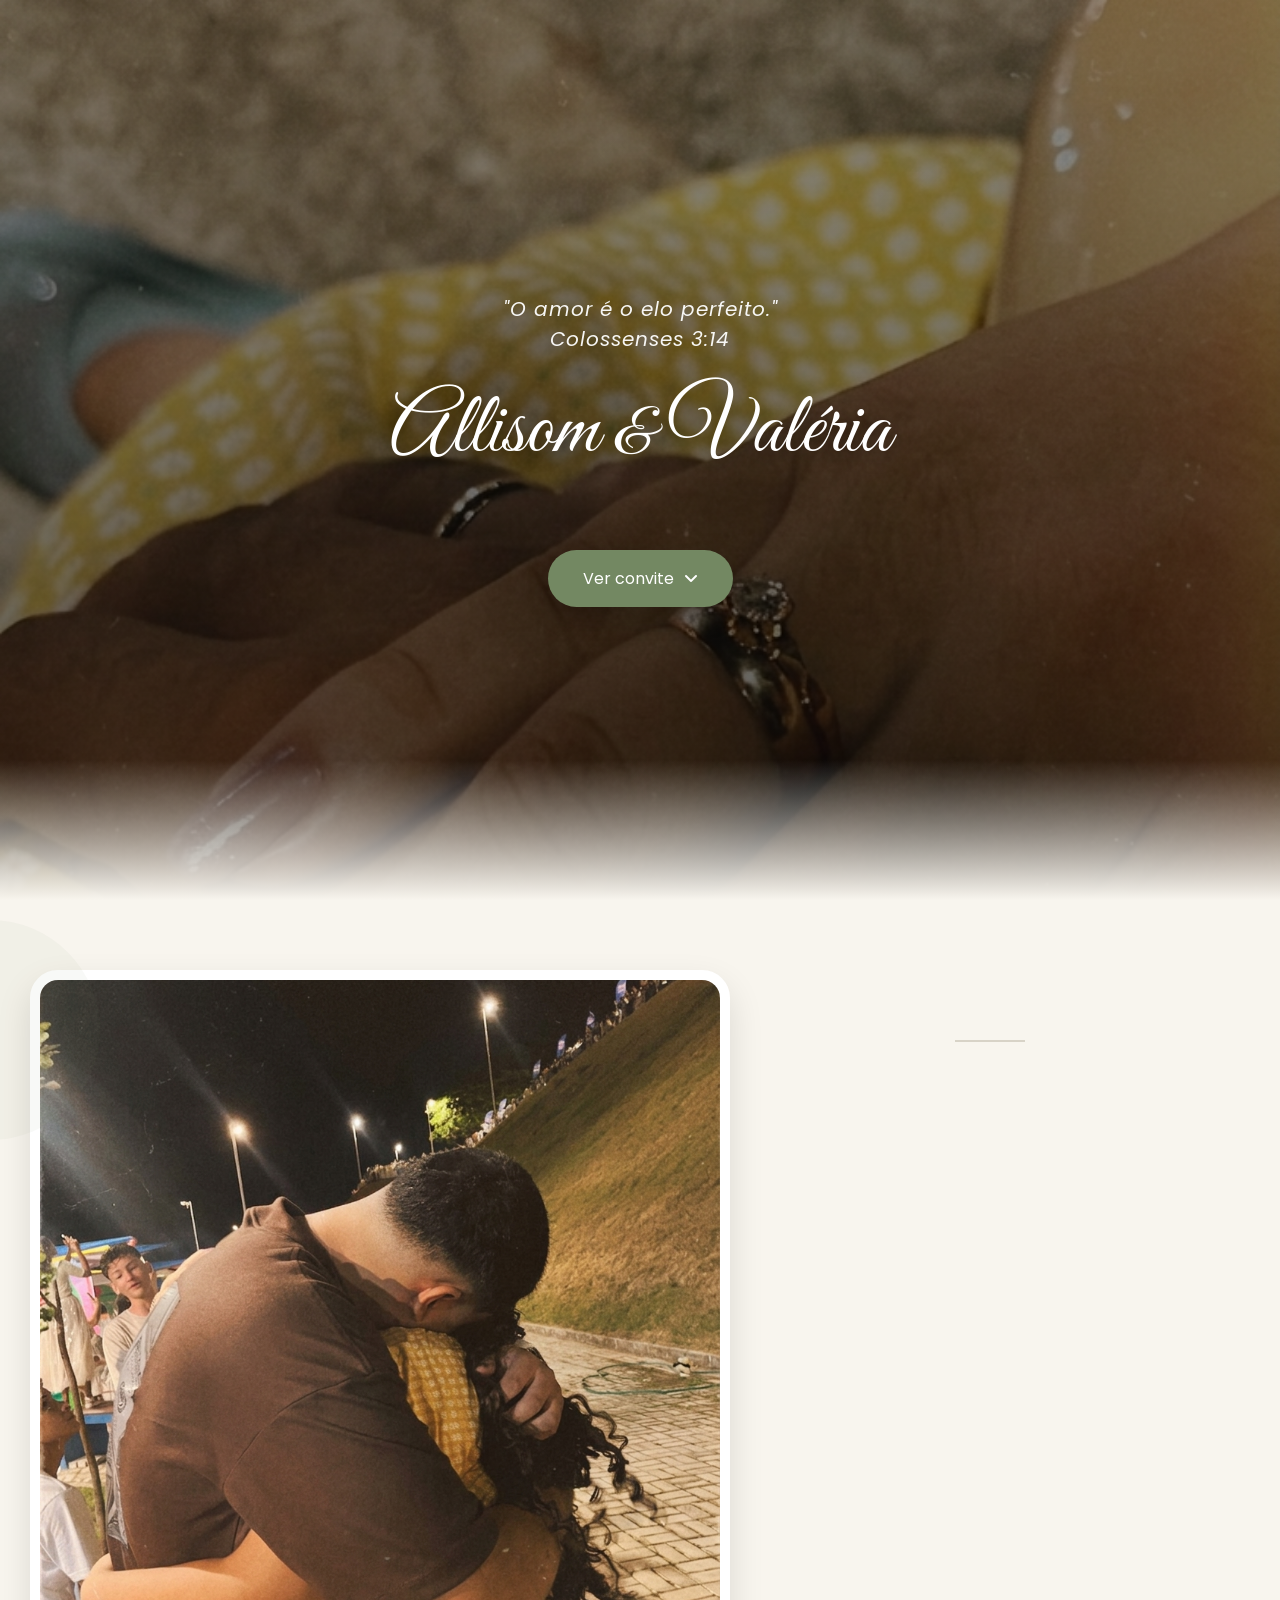
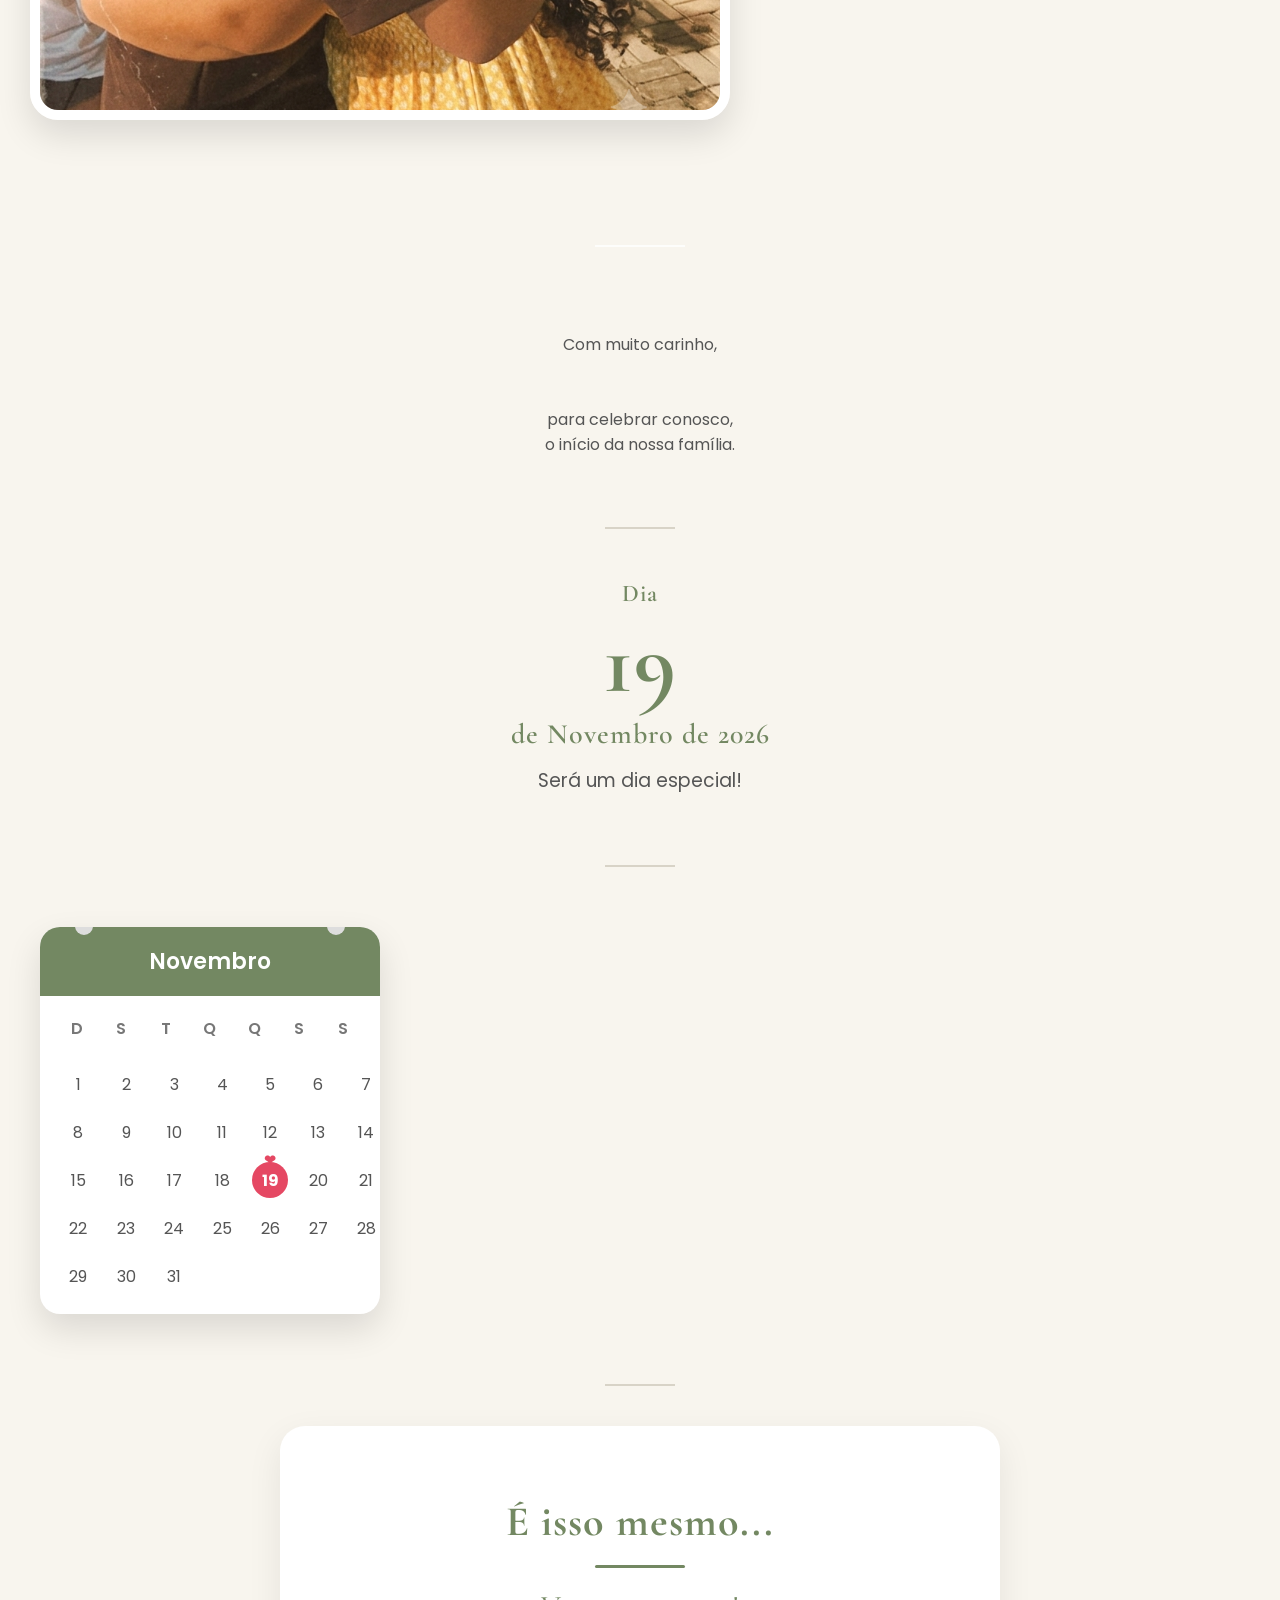
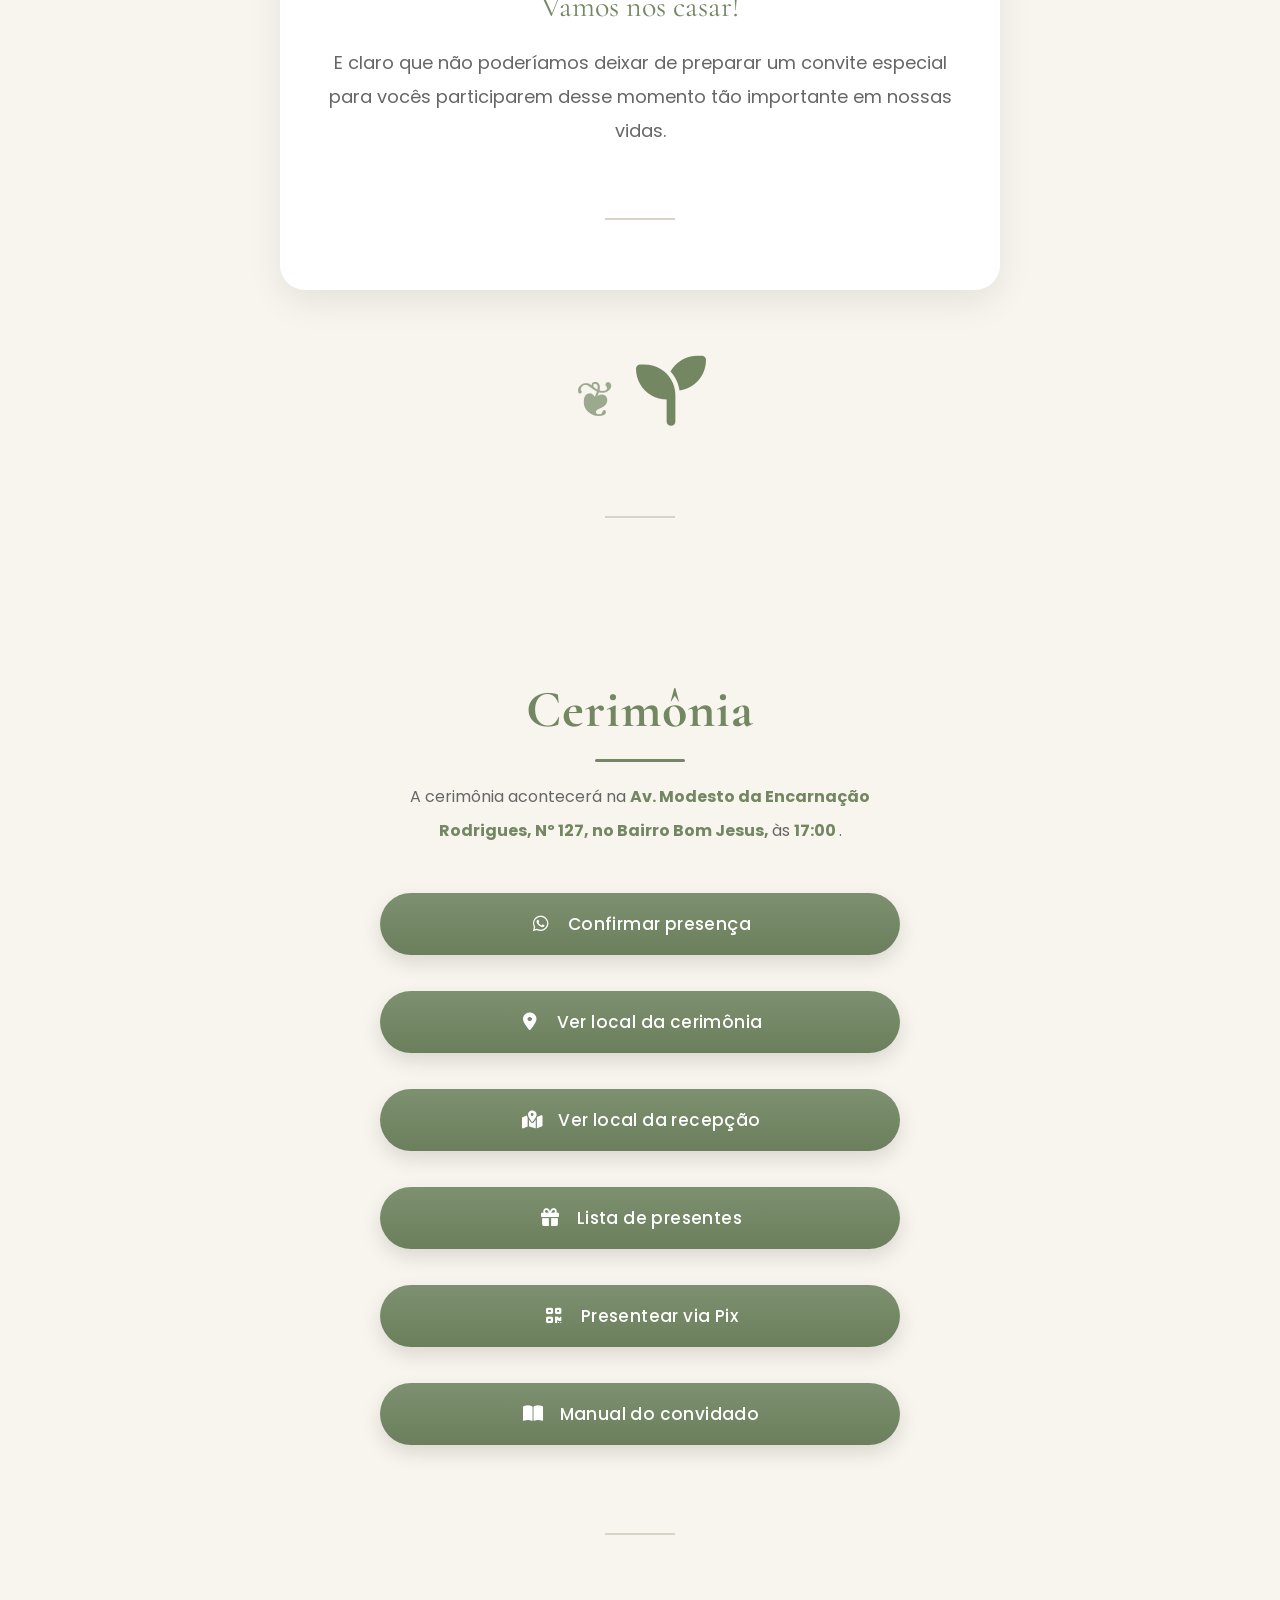
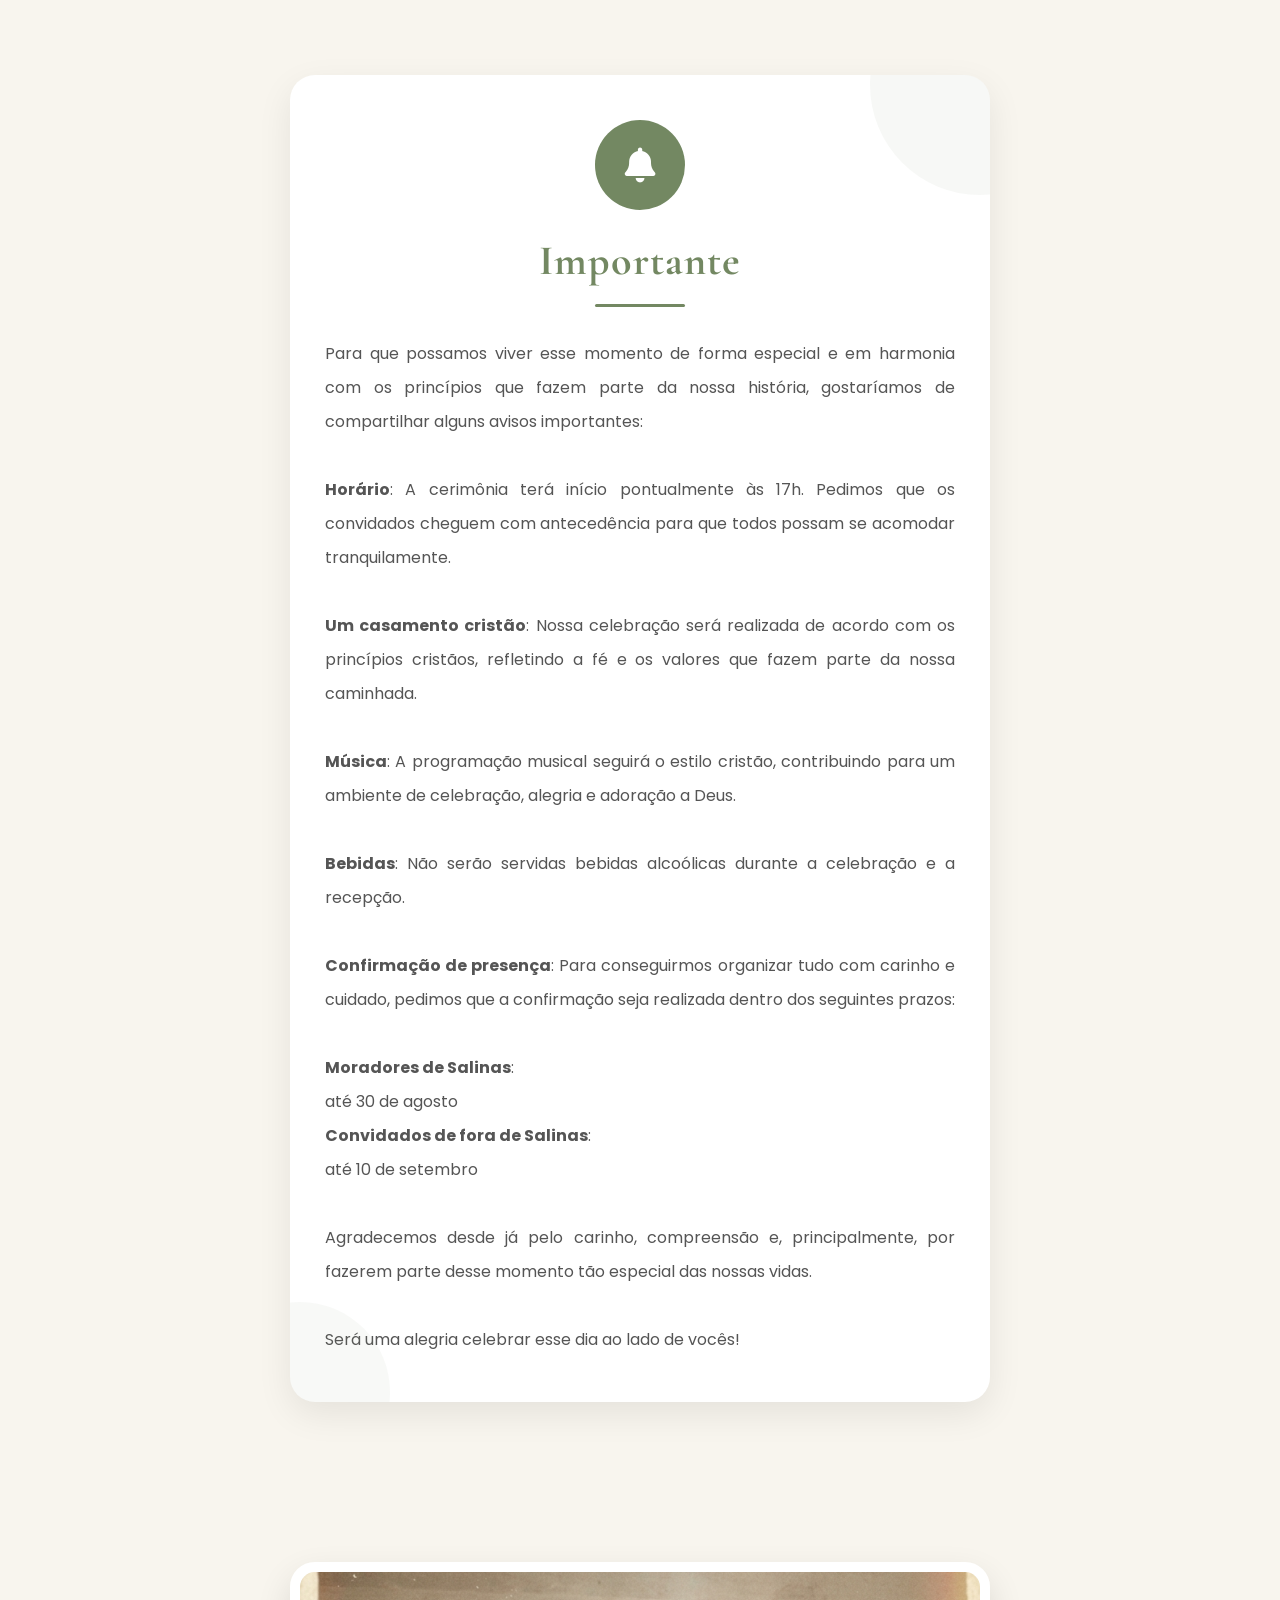
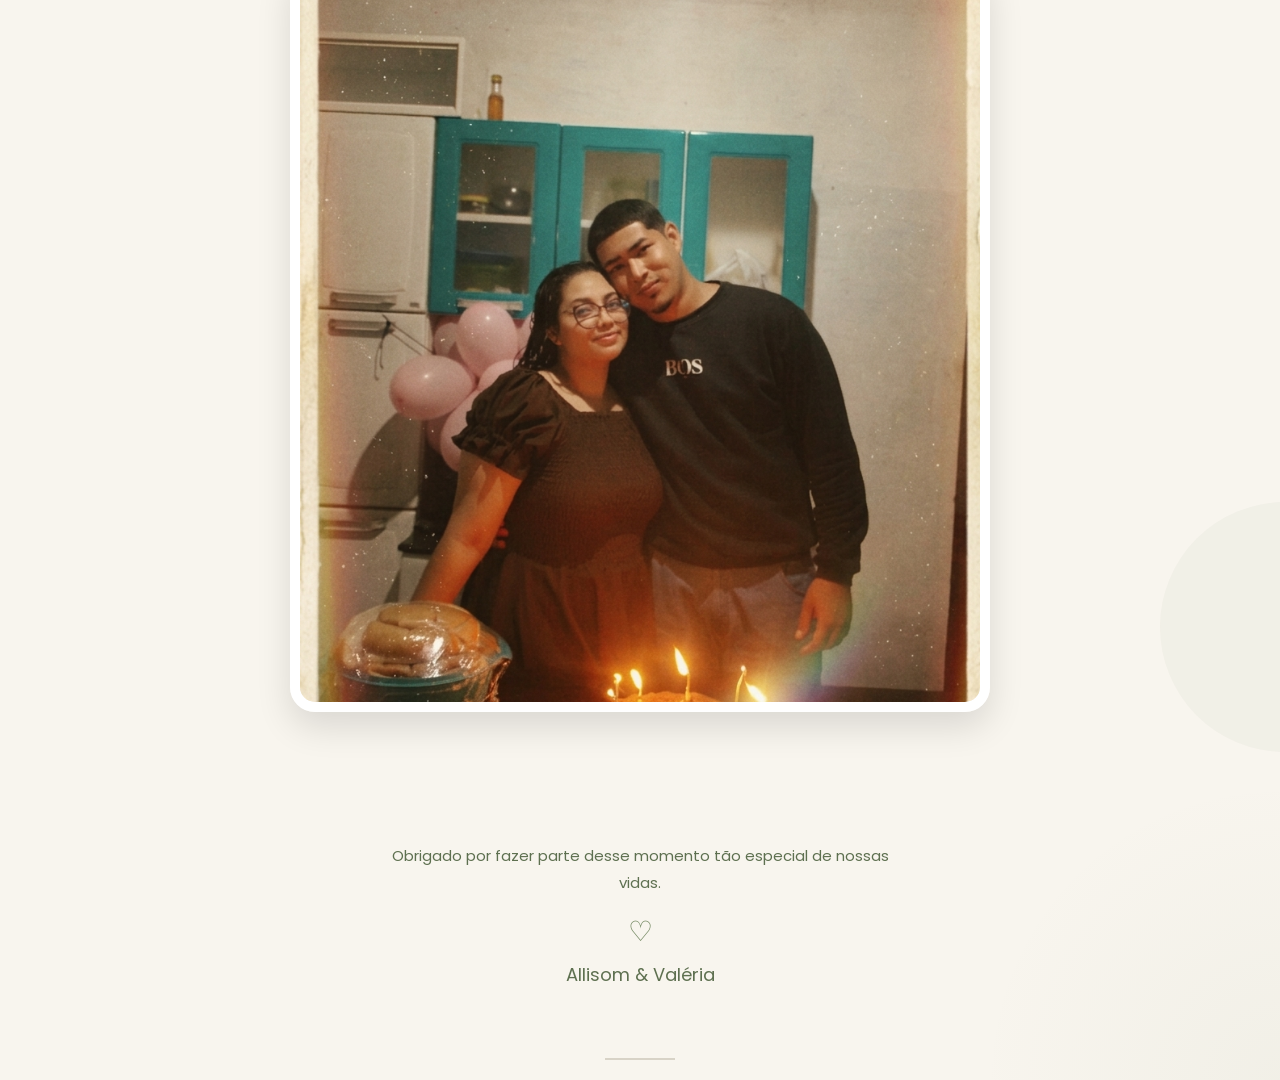
==== commit 9fd9e513: "Atualiza convite" ====
--- a/index.html
+++ b/index.html
@@ -408,18 +408,22 @@
 
 </section>
 
-<footer>
-
-<p>
-
-            <h3>
-                Allisom & Valéria
-            </h3>
-
-</p>
-
-</footer>
-
+<section class="final-presentes">
+
+        <div class="linha-decorativa"></div>
+
+        <p>
+            Obrigado por fazer parte desse momento
+            tão especial de nossas vidas.
+        </p>
+
+        <span class="coracao">♡</span>
+
+        <strong>
+            Allisom & Valéria
+        </strong>
+
+    </section>
 
 <script src="script.js"></script>
 
--- a/style.css
+++ b/style.css
@@ -1409,7 +1409,7 @@
 FOOTER
 ======================================= */
 
-footer{
+/*=============footer{
 
     position:relative;
 
@@ -1425,7 +1425,7 @@
 
     margin-bottom:15px;
 
-}
+}==================*/
 
 /* =======================================
 ANIMAÇÕES
@@ -2052,4 +2052,72 @@
 
     background:var(--verdeEscuro);
 
+}
+
+/* ======================================================
+RODAPÉ
+====================================================== */
+
+.final-presentes {
+
+
+text-align: center;
+
+padding:
+
+    35px
+    20px
+    20px;
+
+color: var(--texto);
+
+
+}
+
+.final-presentes .linha-decorativa {
+
+
+margin-bottom: 25px;
+
+
+}
+
+.final-presentes p {
+
+
+    max-width: 500px;
+
+    margin: 0 auto 15px;
+
+    font-size: 15px;
+
+    line-height: 1.8;
+    
+    color: var(--verdeEscuro);
+
+}
+
+.coracao {
+
+
+display: block;
+
+color: var(--verde);
+
+font-size: 28px;
+
+margin-bottom: 8px;
+
+
+}
+
+.final-presentes strong {
+
+
+color: var(--verdeEscuro);
+
+font-size: 18px;
+
+font-weight: 400;
+
 }
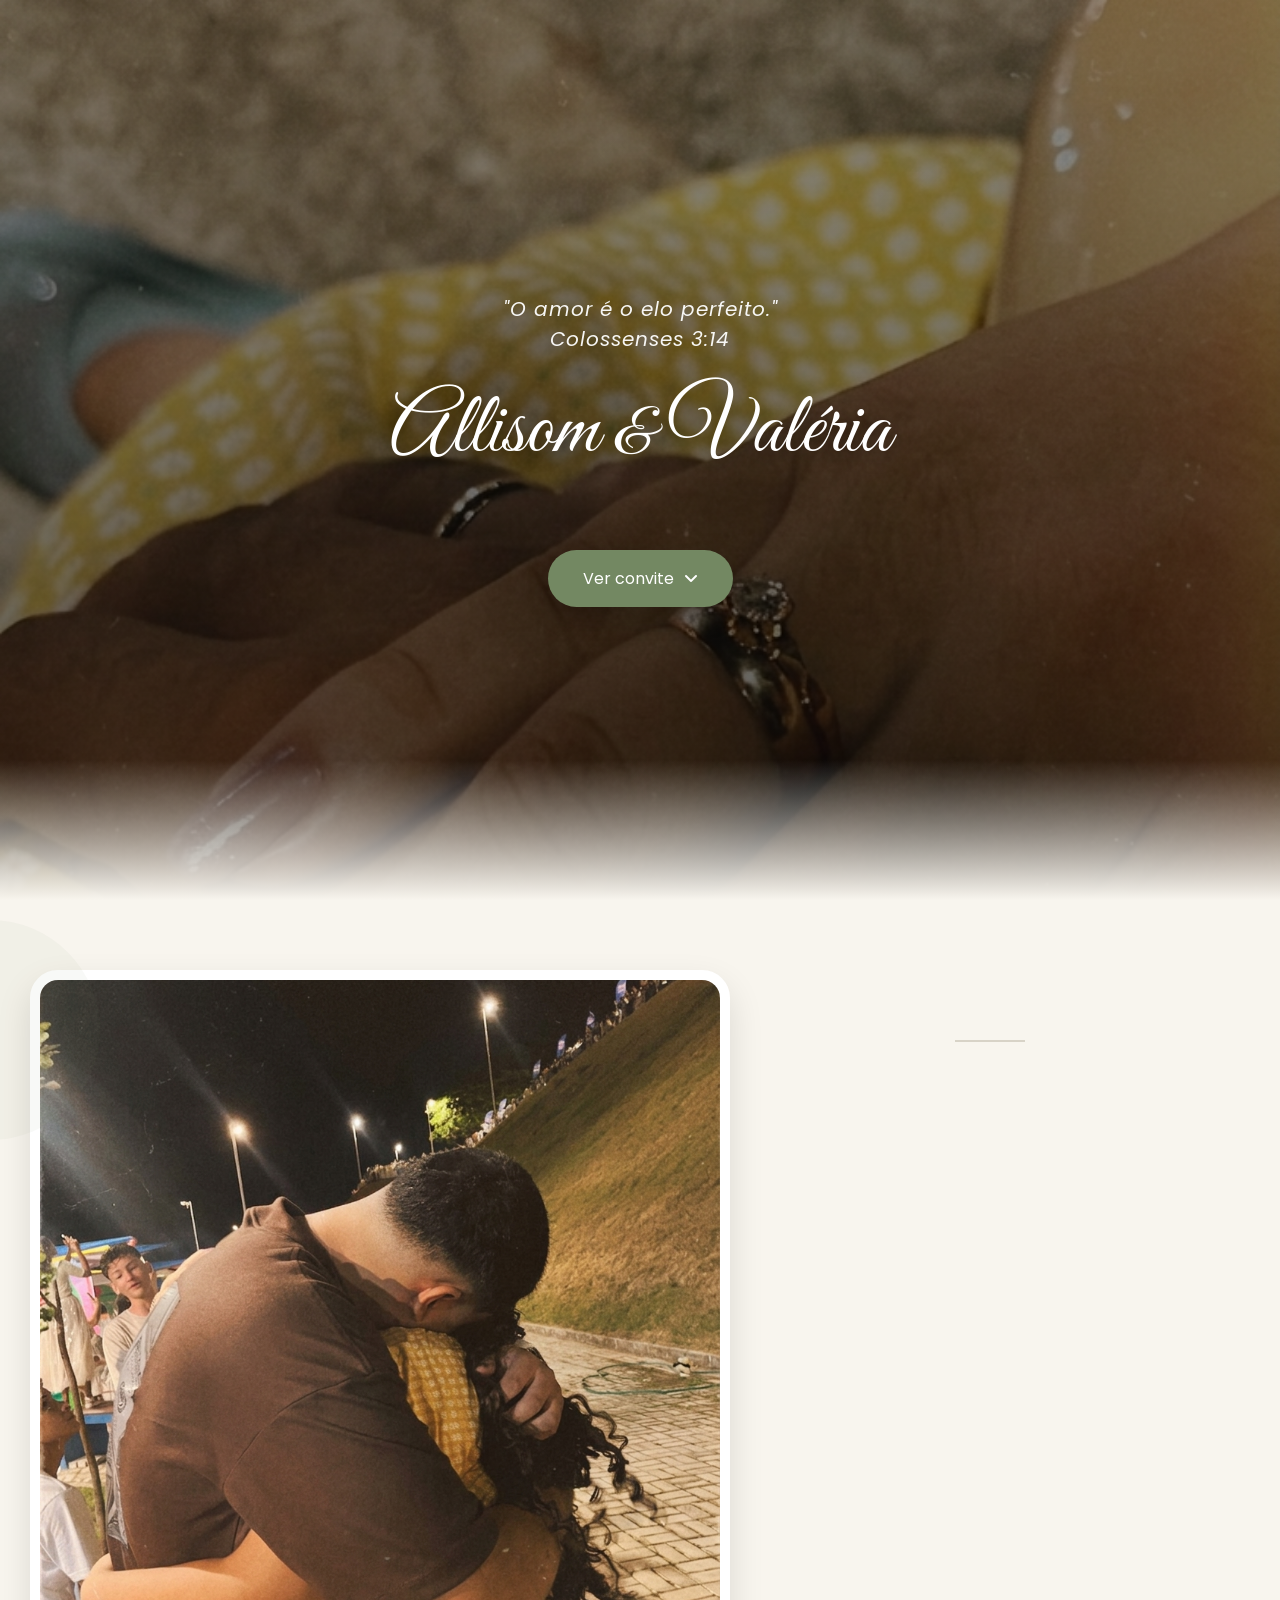
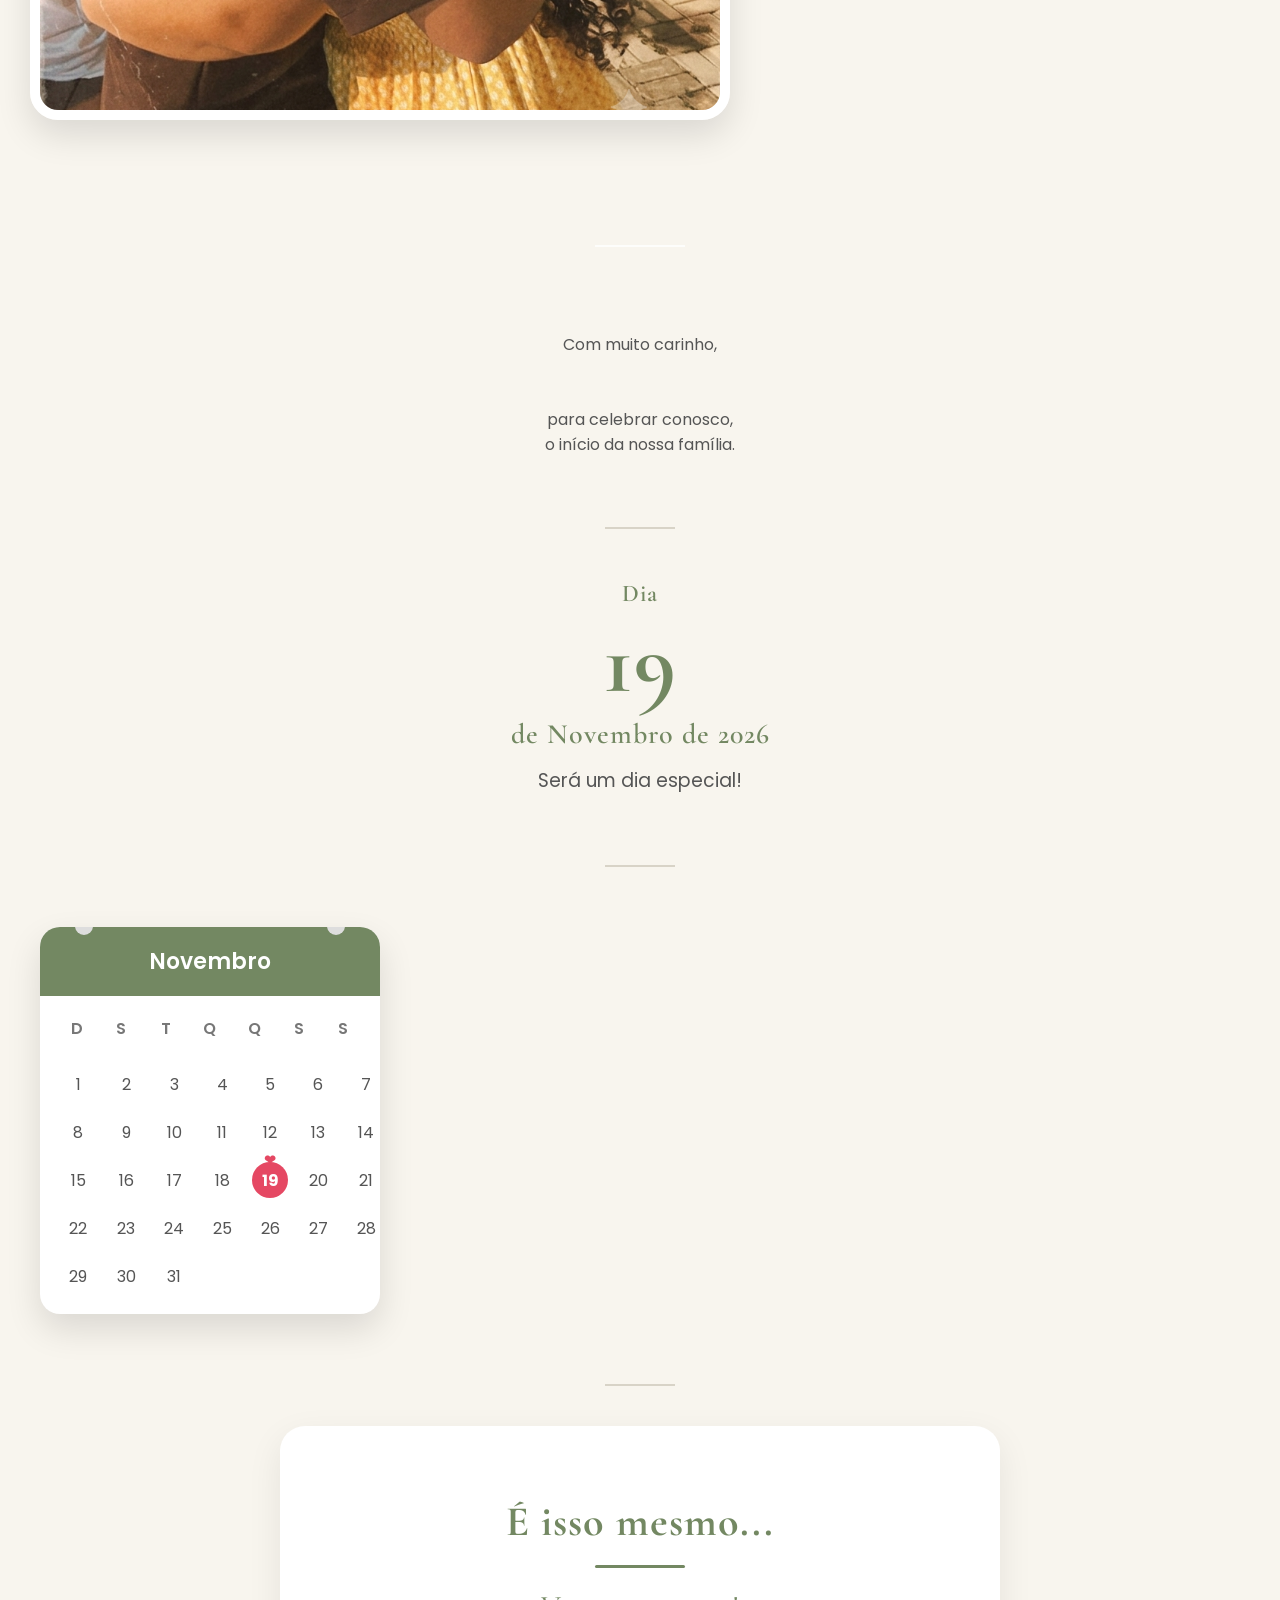
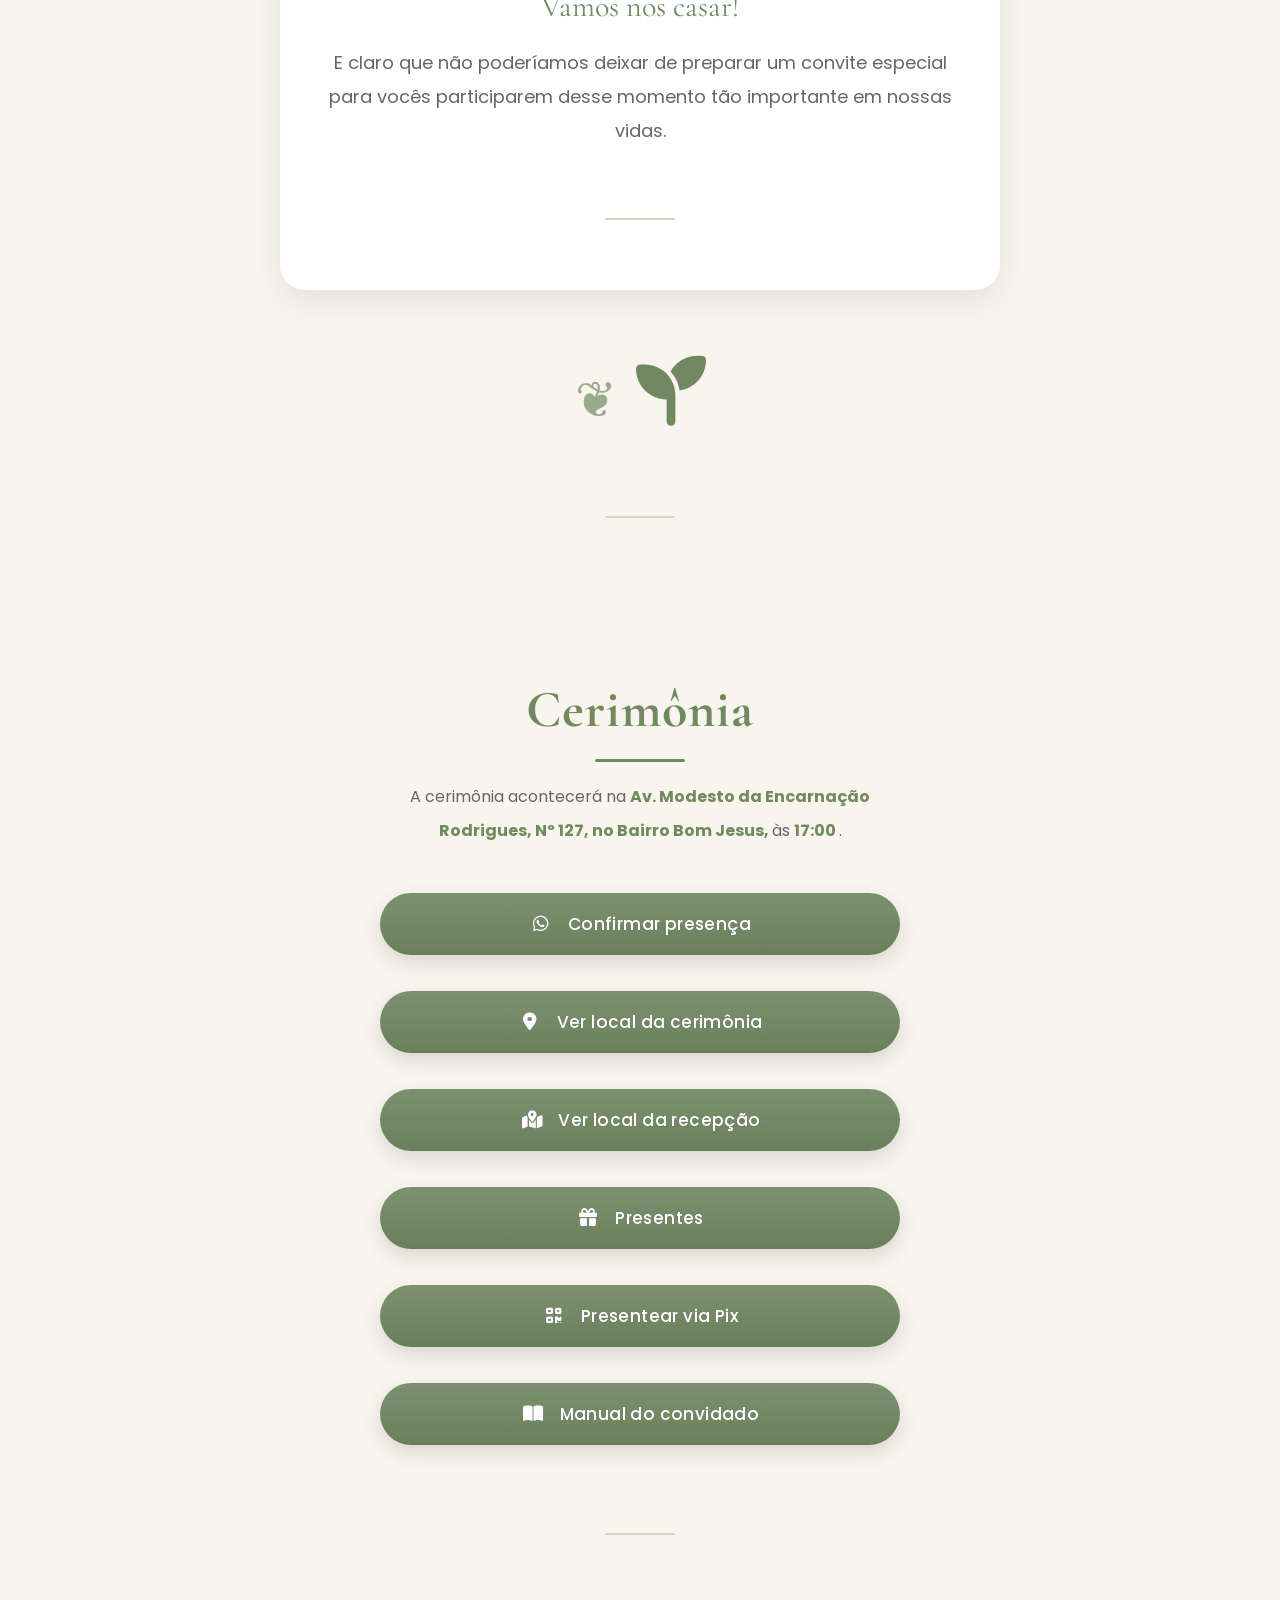
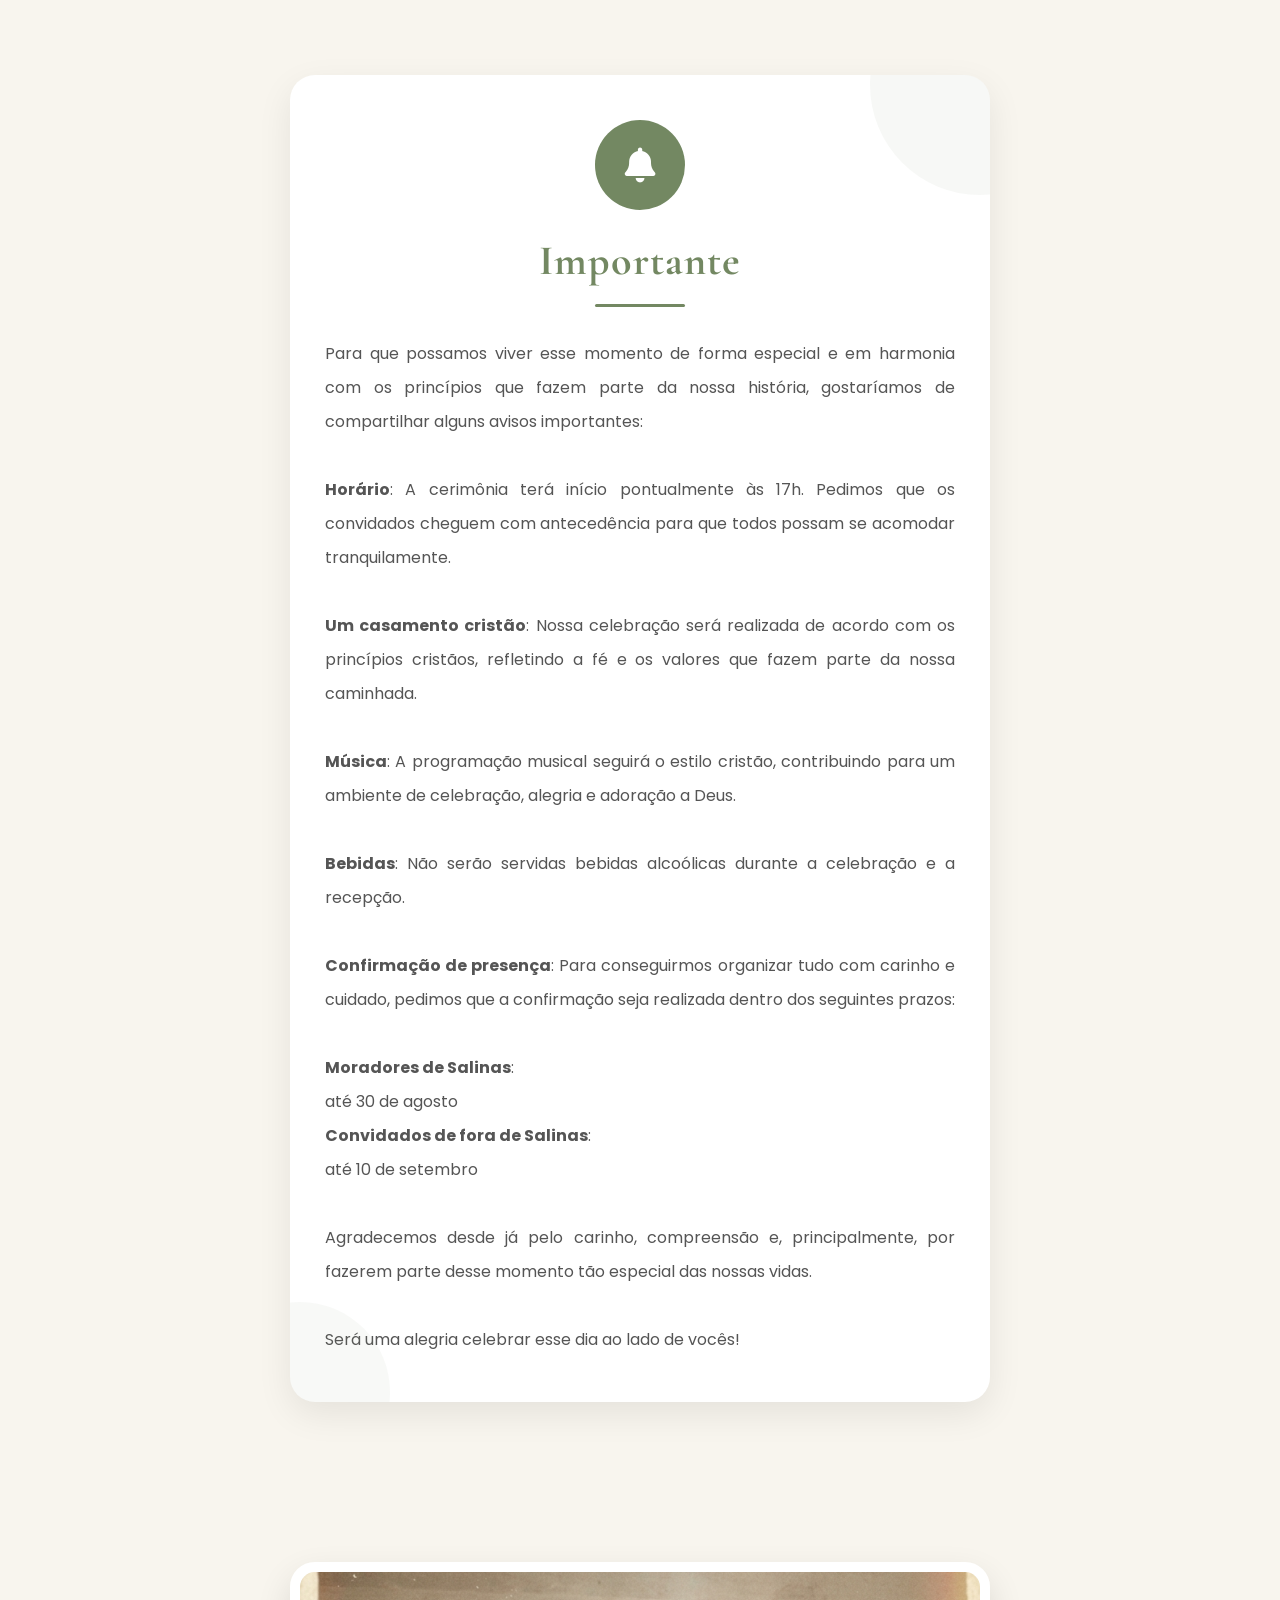
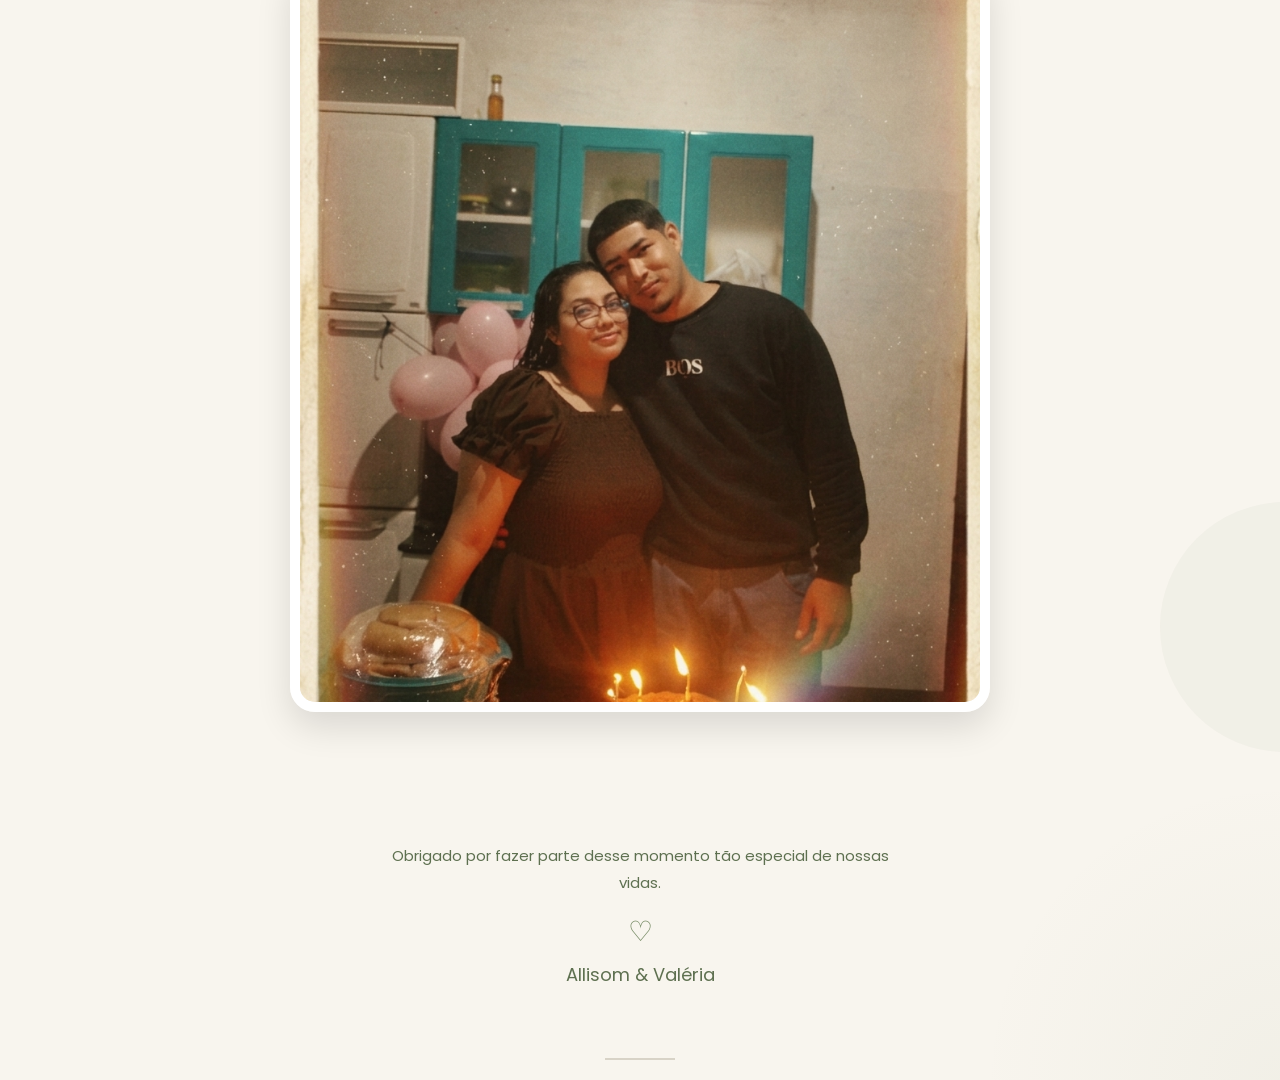
==== commit 9fb92c87: "Atualiza convite" ====
--- a/index.html
+++ b/index.html
@@ -321,7 +321,7 @@
 
 <i class="fa-solid fa-gift"></i>
 
-Lista de presentes
+Presentes
 
 </a>
 
--- a/style.css
+++ b/style.css
@@ -2061,15 +2061,15 @@
 .final-presentes {
 
 
-text-align: center;
-
-padding:
+    text-align: center;
+
+    padding:
 
     35px
     20px
     20px;
 
-color: var(--texto);
+    color: var(--texto);
 
 
 }
@@ -2077,7 +2077,7 @@
 .final-presentes .linha-decorativa {
 
 
-margin-bottom: 25px;
+    margin-bottom: 25px;
 
 
 }
@@ -2100,13 +2100,13 @@
 .coracao {
 
 
-display: block;
-
-color: var(--verde);
-
-font-size: 28px;
-
-margin-bottom: 8px;
+    display: block;
+
+    color: var(--verde);
+
+    font-size: 28px;
+
+    margin-bottom: 8px;
 
 
 }
@@ -2114,10 +2114,10 @@
 .final-presentes strong {
 
 
-color: var(--verdeEscuro);
-
-font-size: 18px;
-
-font-weight: 400;
+    color: var(--verdeEscuro);
+
+    font-size: 18px;
+
+    font-weight: 400;
 
 }
